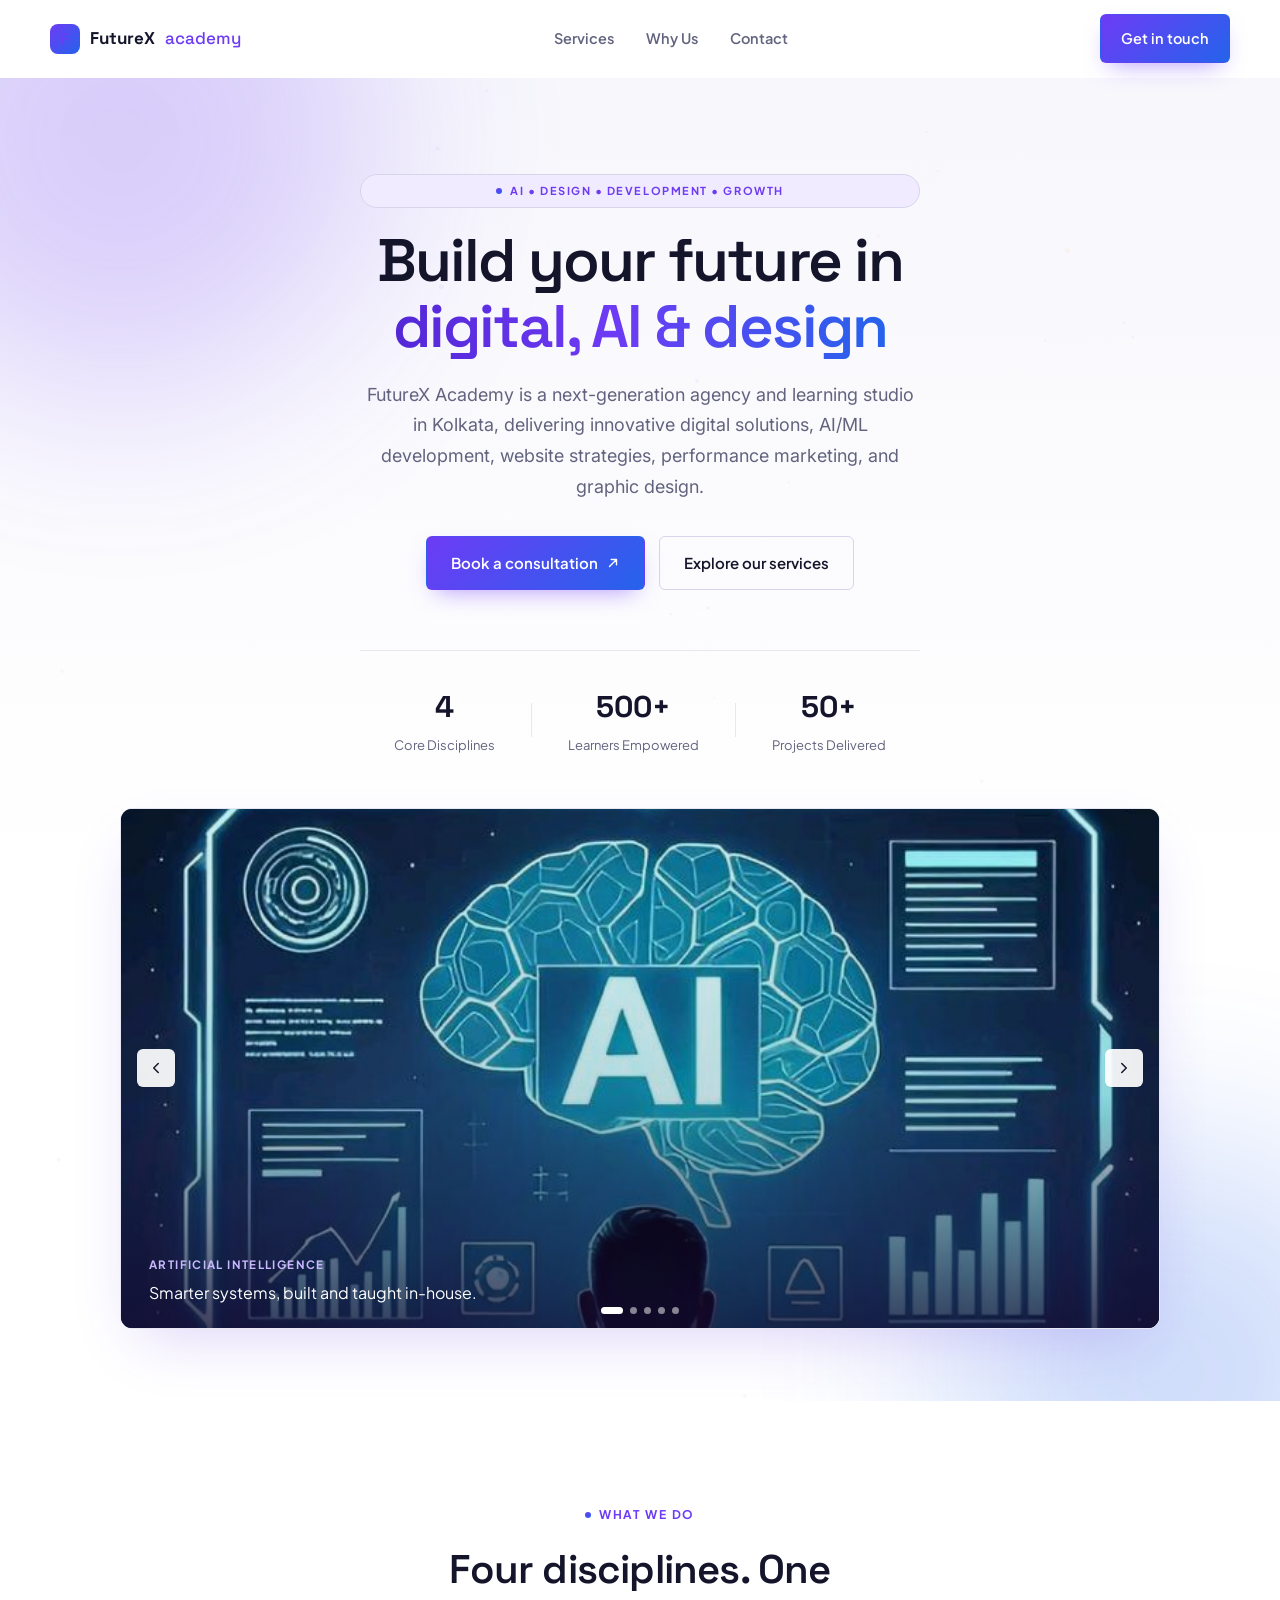
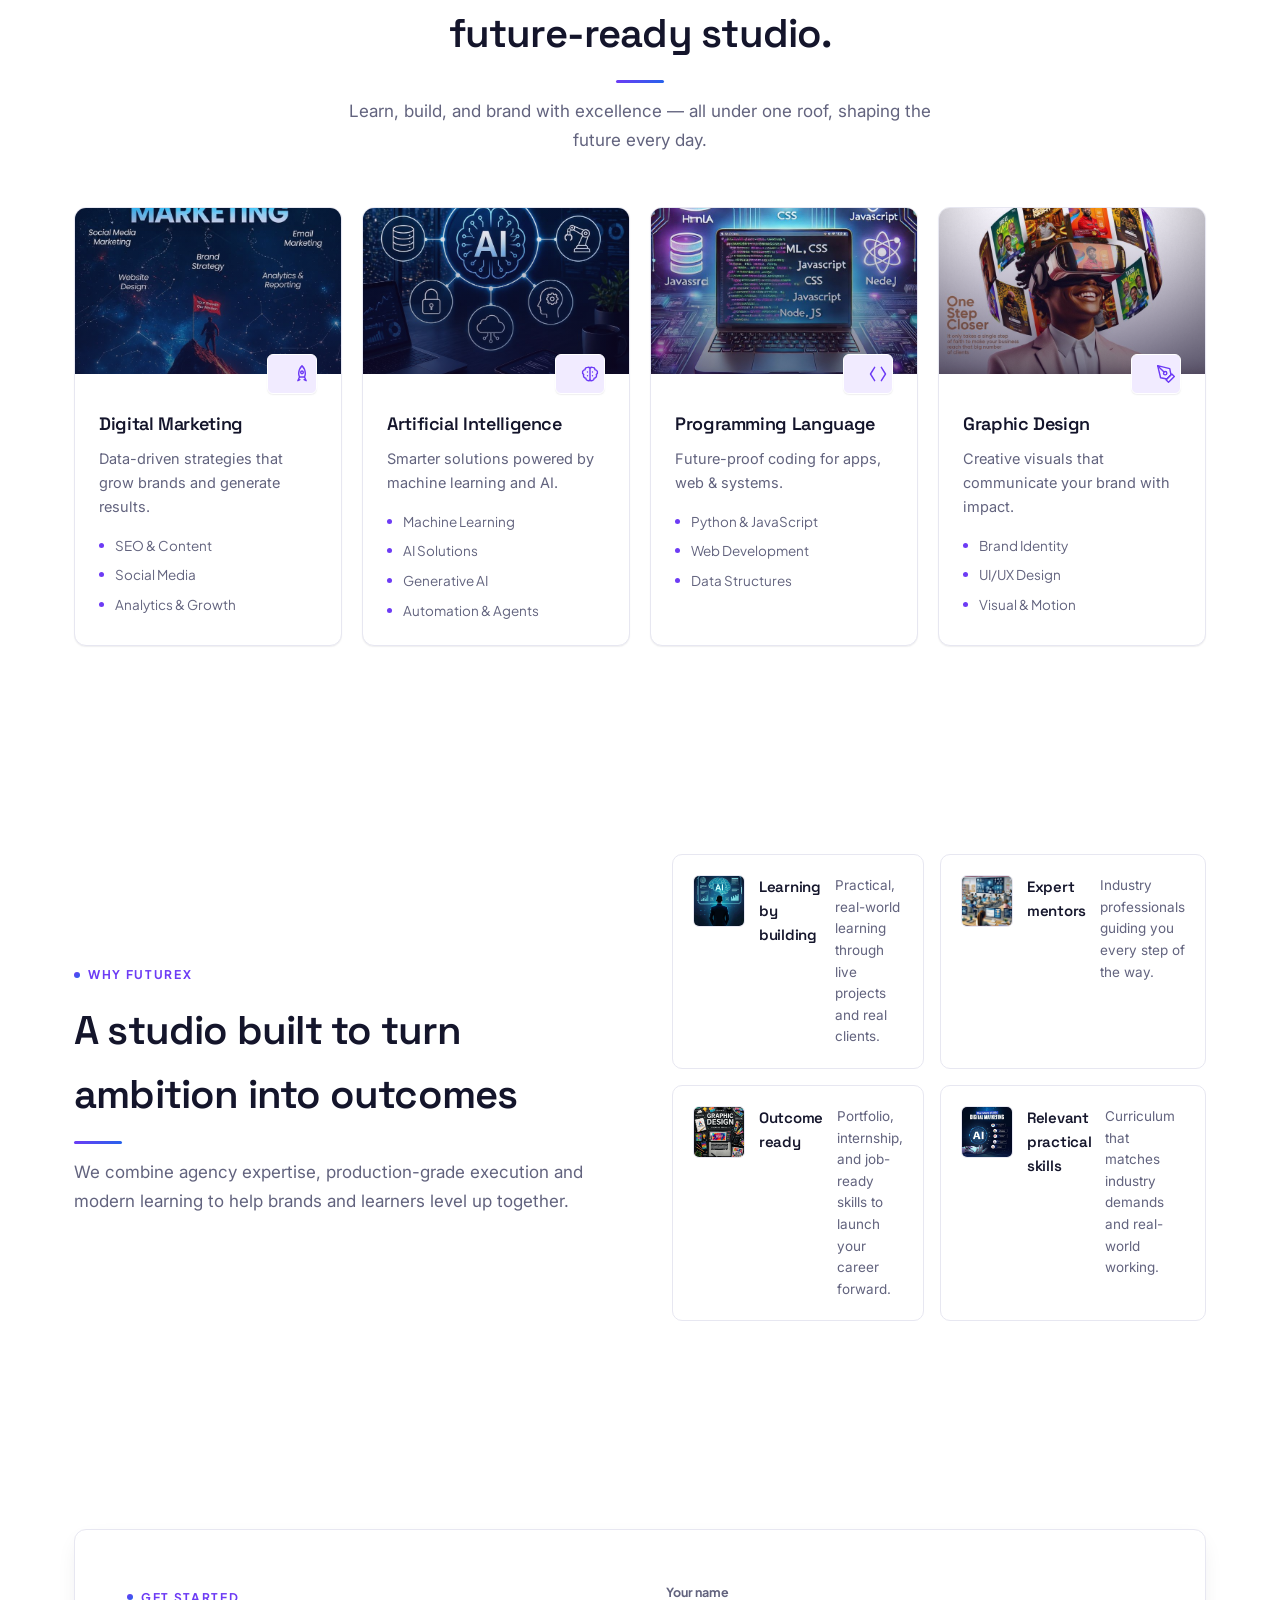
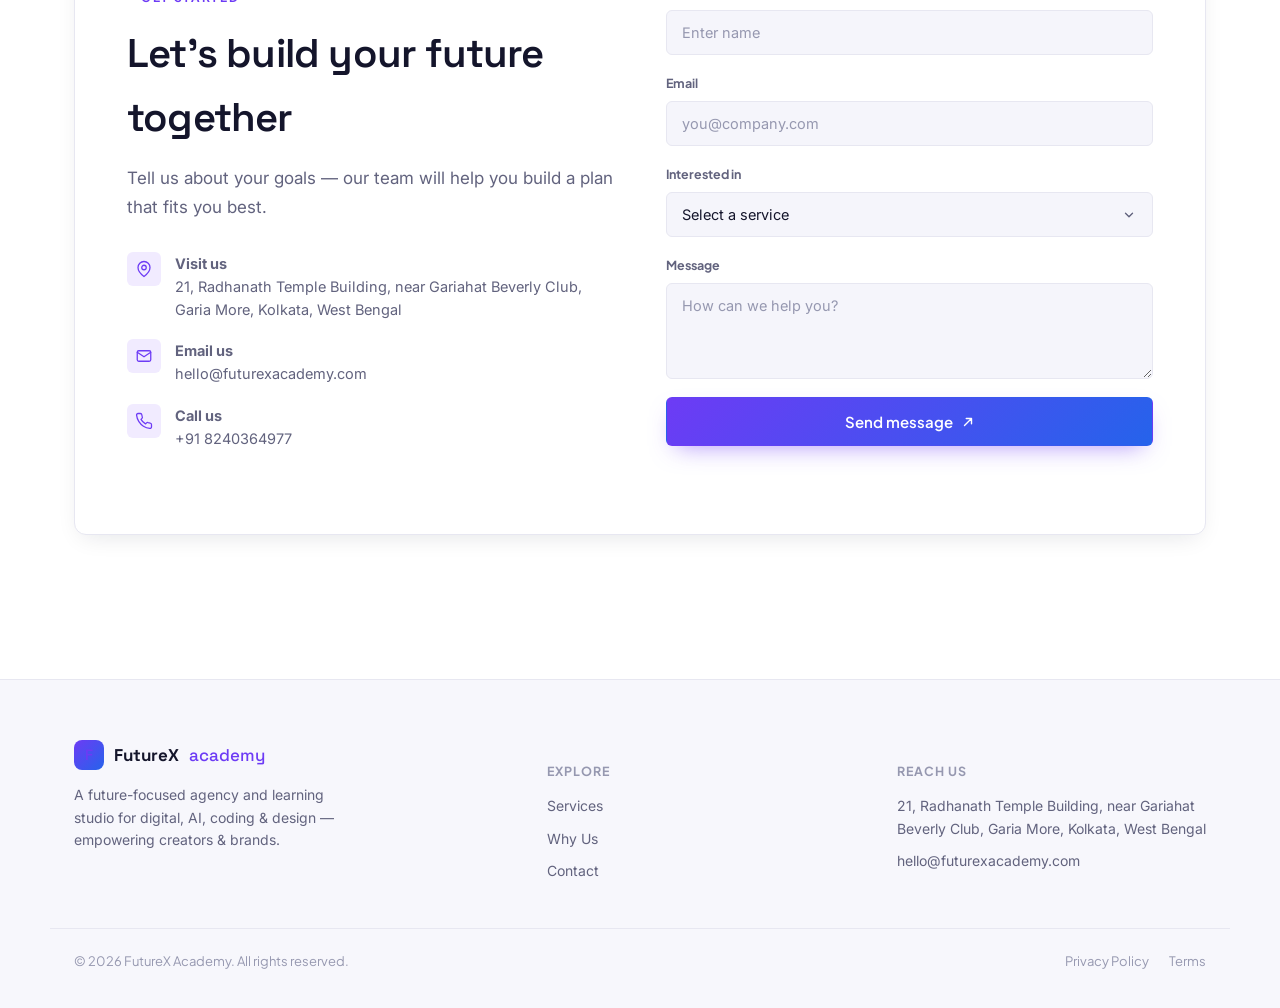
==== futurex-single-file.html @ 0e443ff1 "ww" ====
<!DOCTYPE html>
<html lang="en">
<head>
<meta charset="UTF-8">
<meta name="viewport" content="width=device-width, initial-scale=1.0">
<title>FutureXacademy — Digital, AI &amp; Design Studio in Kolkata</title>
<meta name="description" content="FutureX Academy is a next-generation agency and learning studio in Kolkata, delivering innovative digital solutions, AI/ML development, website strategies, performance marketing, and graphic design.">
<meta name="theme-color" content="#FFFFFF">

<link rel="preconnect" href="https://fonts.googleapis.com">
<link rel="preconnect" href="https://fonts.gstatic.com" crossorigin>
<link href="https://fonts.googleapis.com/css2?family=Space+Grotesk:wght@500;600;700&family=Inter:wght@400;500;600&family=Plus+Jakarta+Sans:wght@500;600;700&display=swap" rel="stylesheet">

<style>
/* =========================================================
   FutureX Academy — Design tokens (Light / Purple / Blue)
   ========================================================= */
:root{
  --bg: #FFFFFF;
  --bg-soft: #F7F7FC;
  --ink: #14152B;
  --surface: #FFFFFF;
  --surface-soft: #F5F5FB;
  --border: #E7E7F1;
  --border-hi: #D6D5EC;

  --violet: #6D3BF5;
  --violet-dark: #5327D6;
  --violet-tint: #F1EBFF;
  --azure: #2563EB;
  --azure-tint: #EAF1FF;

  --text: #14152B;
  --text-mute: #62637E;
  --text-faint: #9698B0;

  --grad-brand: linear-gradient(135deg, var(--violet) 0%, var(--azure) 100%);
  --grad-text: linear-gradient(90deg, var(--violet-dark) 0%, var(--violet) 45%, var(--azure) 100%);

  --font-display: "Space Grotesk", "Inter", sans-serif;
  --font-body: "Inter", sans-serif;
  --font-ui: "Plus Jakarta Sans", sans-serif;

  --radius-sm: 6px;
  --radius-md: 10px;
  --radius-lg: 12px;

  --ease: cubic-bezier(.16,.8,.24,1);
  --container: 1180px;

  --shadow-sm: 0 1px 2px rgba(20,21,43,0.04), 0 1px 1px rgba(20,21,43,0.03);
  --shadow-md: 0 8px 24px -8px rgba(20,21,43,0.12);
  --shadow-lg: 0 24px 60px -20px rgba(93,42,220,0.22);
}

*,*::before,*::after{ box-sizing: border-box; }
html{ scroll-behavior: smooth; }
@media (prefers-reduced-motion: reduce){
  html{ scroll-behavior: auto; }
  *{ animation-duration: 0.001ms !important; animation-iteration-count: 1 !important; transition-duration: 0.001ms !important; }
}

body{
  margin:0;
  background: var(--bg);
  color: var(--text);
  font-family: var(--font-body);
  font-size: 16px;
  line-height: 1.6;
  -webkit-font-smoothing: antialiased;
  overflow-x: hidden;
}

h1,h2,h3,h4{ font-family: var(--font-display); margin:0; font-weight: 600; letter-spacing: -0.02em; }
p{ margin:0; }
a{ color: inherit; text-decoration: none; }
ul{ margin:0; padding:0; list-style:none; }
img{ max-width:100%; display:block; }
button{ font-family: inherit; }

::selection{ background: var(--violet); color:#fff; }
:focus-visible{ outline: 2px solid var(--violet); outline-offset: 3px; border-radius: 4px; }

.skip-link{
  position:absolute; left:-999px; top:0; z-index:999;
  background:var(--violet); color:#fff; padding:10px 16px; border-radius: 0 0 8px 0;
}
.skip-link:focus{ left:0; }

.text-gradient{
  background: var(--grad-text);
  -webkit-background-clip:text; background-clip:text; color:transparent;
}

/* =========================================================
   Layout helpers
   ========================================================= */
.section{ max-width: var(--container); margin: 0 auto; padding: 104px 24px; }
.section--split{ display:grid; grid-template-columns: 1fr 1fr; gap: 64px; align-items:center; }
.section__head{ max-width: 620px; margin: 0 auto 52px; text-align:center; }
.section__title{ font-size: clamp(28px, 3.4vw, 40px); margin-top: 14px; color: var(--ink); }
.section__sub{ color: var(--text-mute); font-size: 17px; margin-top: 14px; line-height:1.7; }

.eyebrow{
  display:inline-flex; align-items:center; gap:8px;
  font-family: var(--font-ui); font-size: 12px; font-weight:700;
  letter-spacing: 0.14em; text-transform: uppercase; color: var(--violet);
}
.eyebrow--center{ display:flex; justify-content:center; }
.eyebrow--pill{
  border: 1px solid var(--border-hi); background: var(--violet-tint);
  padding: 7px 16px; border-radius: 999px; font-size: 11px;
}
.eyebrow__dot{ width:6px; height:6px; border-radius:50%; background: var(--grad-brand); }

.grid{ display:grid; gap: 20px; }
.grid--4{ grid-template-columns: repeat(4, 1fr); }

.accent-bar{
  display:block; width:48px; height:3px; margin-top:14px; border-radius:99px;
  background: var(--grad-brand);
}

/* =========================================================
   Buttons
   ========================================================= */
.btn{
  --pad-y: 12px; --pad-x: 20px;
  display:inline-flex; align-items:center; justify-content:center; gap:8px;
  font-family: var(--font-ui); font-weight:600; font-size: 14.5px;
  padding: var(--pad-y) var(--pad-x);
  border-radius: var(--radius-sm);
  border: 1px solid transparent;
  cursor:pointer;
  transition: transform .25s var(--ease), box-shadow .25s var(--ease), background .2s ease, border-color .2s ease, color .2s ease;
  white-space: nowrap;
}
.btn--lg{ --pad-y:14px; --pad-x:24px; font-size:15px; }
.btn--block{ width:100%; }
.btn--primary{
  background: var(--grad-brand); color:#fff;
  box-shadow: 0 10px 24px -10px rgba(109,59,245,.55);
}
.btn--primary:hover{ transform: translateY(-2px); box-shadow: 0 16px 30px -10px rgba(109,59,245,.65); }
.btn--outline{ background: transparent; color: var(--ink); border-color: var(--border-hi); }
.btn--outline:hover{ border-color: var(--violet); background: var(--violet-tint); color: var(--violet-dark); }
.btn--ghost{ color: var(--text-mute); }
.btn--magnetic{ will-change: transform; }

/* =========================================================
   Navbar
   ========================================================= */
.nav{
  position: sticky; top:0; z-index: 100;
  padding: 14px 24px; background: rgba(255,255,255,0.85);
  backdrop-filter: blur(14px) saturate(160%); -webkit-backdrop-filter: blur(14px) saturate(160%);
  border-bottom: 1px solid transparent; transition: border-color .3s ease, box-shadow .3s ease, padding .3s ease;
}
.nav.is-scrolled{ border-bottom-color: var(--border); box-shadow: var(--shadow-sm); padding: 10px 24px; }
.nav__inner{ max-width: var(--container); margin:0 auto; display:flex; align-items:center; justify-content:space-between; gap: 24px; }
.nav__brand{ display:flex; align-items:center; gap:10px; font-family: var(--font-display); font-weight:700; font-size: 17px; color: var(--ink); }
.nav__brand span{ color: var(--violet); font-weight:500; }
.nav__mark{
  width:30px; height:30px; border-radius: 8px; display:grid; place-items:center;
  background: var(--grad-brand); color:#fff; font-family: var(--font-display); font-weight:700; font-size:15px; flex-shrink:0;
}
.nav__links{ display:flex; gap: 32px; font-family: var(--font-ui); font-size: 14.5px; font-weight:600; color: var(--text-mute); }
.nav__links a{ position:relative; transition: color .2s ease; }
.nav__links a::after{
  content:""; position:absolute; left:0; right:0; bottom:-6px; height:2px;
  background: var(--grad-brand); transform: scaleX(0); transform-origin:left; transition: transform .3s var(--ease); border-radius: 2px;
}
.nav__links a:hover{ color: var(--ink); }
.nav__links a:hover::after{ transform: scaleX(1); }
.nav__actions{ display:flex; align-items:center; gap:10px; }
.nav__toggle{ display:none; background:none; border:none; width:36px; height:36px; cursor:pointer; flex-direction:column; justify-content:center; gap:5px; }
.nav__toggle span{ height:2px; background: var(--ink); border-radius:2px; transition: transform .25s ease, opacity .25s ease; }
.nav__mobile{ max-height:0; overflow:hidden; display:flex; flex-direction:column; gap:2px; transition: max-height .35s var(--ease); font-family: var(--font-ui); font-weight:600; font-size:15px; }
.nav__mobile a{ padding: 12px 6px; color: var(--text-mute); border-top: 1px solid var(--border); }
.nav__mobile.is-open{ max-height: 320px; margin-top: 14px; }

@media (max-width: 860px){
  .nav__links, .nav__actions .btn--ghost{ display:none; }
  .nav__toggle{ display:flex; }
}

/* =========================================================
   Hero
   ========================================================= */
.hero{ position:relative; padding: 96px 24px 72px; overflow:hidden; display:flex; flex-direction: column; align-items:center; background: linear-gradient(180deg, var(--bg-soft) 0%, var(--bg) 60%); }
.hero__canvas{ position:absolute; inset:0; width:100%; height:100%; opacity:.12; }
.hero__glow{ position:absolute; border-radius:50%; filter: blur(100px); pointer-events:none; opacity:.22; }
.hero__glow--1{ width:520px; height:520px; background: var(--violet); top:-200px; left:-140px; }
.hero__glow--2{ width:460px; height:460px; background: var(--azure); bottom:-200px; right:-120px; }

.hero__inner{ position:relative; z-index:2; max-width: 760px; text-align:center; }
.hero__inner .eyebrow{ justify-content:center; display:flex; }
.hero__title{ font-size: clamp(36px, 5.6vw, 60px); line-height: 1.1; margin-top: 20px; letter-spacing: -0.03em; color: var(--ink); }
.hero__sub{ color: var(--text-mute); font-size: 18px; line-height:1.7; max-width: 560px; margin: 20px auto 0; }
.hero__actions{ display:flex; gap:14px; justify-content:center; margin-top: 34px; flex-wrap:wrap; }

.hero__stats{ margin-top: 60px; display:flex; align-items:center; justify-content:center; gap: 36px; padding-top: 32px; border-top: 1px solid var(--border); width: 100%; max-width: 640px; }
.stat{ display:flex; flex-direction:column; gap:4px; }
.stat__num{ font-family: var(--font-display); font-size: 30px; font-weight:700; color: var(--ink); }
.stat__label{ font-family: var(--font-ui); font-size:13px; color: var(--text-mute); }
.stat__divider{ width:1px; height:34px; background: var(--border); }
@media (max-width:560px){ .hero__stats{ gap:20px; } .stat__divider{ display:none; } }

/* =========================================================
   Hero image slider
   ========================================================= */
.hero-slider{
  position: relative; z-index: 2; width: 100%; max-width: 1040px; margin: 52px auto 0;
  border-radius: var(--radius-lg); overflow: hidden; box-shadow: var(--shadow-lg); border: 1px solid var(--border);
}
.hero-slider__track{ position: relative; aspect-ratio: 16/8; background: var(--ink); }
.hero-slider__slide{
  position:absolute; inset:0; margin:0; opacity:0; transition: opacity .8s var(--ease);
}
.hero-slider__slide.is-active{ opacity:1; }
.hero-slider__slide img{ width:100%; height:100%; object-fit: cover; object-position: center 25%; }
.hero-slider__overlay{
  position:absolute; inset:0;
  background: linear-gradient(0deg, rgba(20,10,50,0.78) 0%, rgba(20,10,50,0.15) 45%, rgba(20,10,50,0.05) 100%);
}
.hero-slider__slide figcaption{
  position:absolute; left:28px; right:28px; bottom:22px; color:#fff; text-align:left;
  font-family: var(--font-ui);
}
.hero-slider__slide figcaption span{
  display:block; font-size:11.5px; font-weight:700; letter-spacing:.12em; text-transform:uppercase;
  color: #C9B8FF; margin-bottom:6px;
}
.hero-slider__arrow{
  position:absolute; top:50%; transform: translateY(-50%); z-index:3;
  width:38px; height:38px; border-radius: var(--radius-sm); border:none; cursor:pointer;
  background: rgba(255,255,255,0.92); color: var(--ink); display:grid; place-items:center;
  box-shadow: var(--shadow-sm); transition: background .2s ease, transform .2s ease;
}
.hero-slider__arrow:hover{ background:#fff; transform: translateY(-50%) scale(1.06); }
.hero-slider__arrow--prev{ left:16px; }
.hero-slider__arrow--next{ right:16px; }
.hero-slider__dots{ position:absolute; z-index:3; left:0; right:0; bottom:14px; display:flex; justify-content:center; gap:7px; }
.hero-slider__dot{ width:7px; height:7px; border-radius:50%; border:none; padding:0; cursor:pointer; background: rgba(255,255,255,.5); transition: background .3s ease, width .3s ease; }
.hero-slider__dot.is-active{ background:#fff; width:22px; border-radius:999px; }

@media (max-width: 720px){
  .hero-slider__track{ aspect-ratio: 4/5; }
  .hero-slider__arrow{ width:32px; height:32px; }
}

/* =========================================================
   Cards / disciplines
   ========================================================= */
.card{
  background: var(--surface); border: 1px solid var(--border); border-radius: var(--radius-lg);
  overflow: hidden; transition: transform .3s var(--ease), border-color .3s ease, box-shadow .3s ease;
  box-shadow: var(--shadow-sm);
}
.card:hover{ transform: translateY(-4px); border-color: var(--border-hi); box-shadow: var(--shadow-md); }
.card__art{ width:100%; aspect-ratio: 16/10; overflow:hidden; background: var(--surface-soft); position: relative; }
.card__art::after{ content:""; position:absolute; inset:0; background: linear-gradient(180deg, rgba(109,59,245,0.04), rgba(20,10,50,0.55)); }
.card__art img{ width:100%; height:100%; object-fit: cover; }
.card > *:not(.card__art){ padding-left:24px; padding-right:24px; }
.card__icon{
  width:40px; height:40px; border-radius: var(--radius-sm); display:grid; place-items:center;
  background: var(--violet-tint); color: var(--violet); margin: -20px 24px 16px auto; position:relative; z-index:2;
  box-shadow: var(--shadow-sm); border: 1px solid #fff;
}
.card h3{ font-size: 18px; margin-bottom: 8px; color: var(--ink); }
.card > p{ color: var(--text-mute); font-size: 14.5px; line-height:1.65; margin-bottom: 16px; }
.card__list{ display:flex; flex-direction:column; gap:8px; padding-bottom: 24px; }
.card__list li{ font-family: var(--font-ui); font-size: 13.5px; color: var(--text-mute); padding-left: 16px; position:relative; }
.card__list li::before{ content:""; position:absolute; left:0; top:8px; width:5px; height:5px; border-radius:50%; background: var(--violet); }

@media (max-width: 980px){ .grid--4{ grid-template-columns: repeat(2,1fr); } }
@media (max-width: 560px){ .grid--4{ grid-template-columns: 1fr; } }

/* =========================================================
   Split / mini cards (Why FutureX)
   ========================================================= */
.split__grid{ display:grid; grid-template-columns: 1fr 1fr; gap: 16px; }
.mini-card{
  background: var(--surface); border:1px solid var(--border); border-radius: var(--radius-md);
  padding: 20px; display:flex; gap:14px; align-items:flex-start;
  transition: border-color .25s ease, transform .25s var(--ease), box-shadow .25s ease;
}
.mini-card:hover{ border-color: var(--border-hi); transform: translateY(-2px); box-shadow: var(--shadow-sm); }
.mini-card__art{
  width:52px; height:52px; border-radius: var(--radius-sm); overflow:hidden; flex-shrink:0;
  border: 1px solid var(--border);
}
.mini-card__art img{ width:100%; height:100%; object-fit:cover; }
.mini-card h4{ font-size:15px; margin-bottom:5px; color: var(--ink); }
.mini-card p{ font-size: 13.5px; color: var(--text-mute); line-height:1.6; }

@media (max-width: 900px){ .section--split{ grid-template-columns: 1fr; } }
@media (max-width: 560px){ .split__grid{ grid-template-columns: 1fr; } .mini-card{ flex-direction:column; } }

/* =========================================================
   Contact
   ========================================================= */
.contact__panel{
  background: var(--surface); border: 1px solid var(--border); border-radius: var(--radius-lg);
  padding: 52px; display:grid; grid-template-columns: 1fr 1fr; gap: 52px; box-shadow: var(--shadow-md);
}
.contact__list{ display:flex; flex-direction:column; gap: 18px; margin-top: 30px; }
.contact__list li{ display:flex; gap:14px; align-items:flex-start; font-size:14.5px; color: var(--text-mute); }
.contact__ic{
  width:34px; height:34px; border-radius: var(--radius-sm); flex-shrink:0;
  display:grid; place-items:center; background: var(--violet-tint); color: var(--violet);
}
.contact__list a:hover{ color: var(--violet); }

.contact__form{ display:flex; flex-direction:column; gap: 18px; }
.field{ display:flex; flex-direction:column; gap:8px; }
.field label{ font-family: var(--font-ui); font-size: 12.5px; font-weight:700; color: var(--text-mute); }
.field input, .field select, .field textarea{
  width:100%; background: var(--surface-soft); border: 1px solid var(--border); border-radius: var(--radius-sm);
  color: var(--text); font-family: var(--font-body); font-size:14.5px; padding: 13px 15px;
  transition: border-color .2s ease, background .2s ease;
}
.field input::placeholder, .field textarea::placeholder{ color: var(--text-faint); }
.field textarea{ resize: vertical; min-height: 90px; }
.field select{ appearance:none; cursor:pointer;
  background-image: url("data:image/svg+xml;utf8,<svg xmlns='http://www.w3.org/2000/svg' width='14' height='14' viewBox='0 0 16 16' fill='none' stroke='%2362637E' stroke-width='1.6'><path d='M4 6l4 4 4-4' stroke-linecap='round' stroke-linejoin='round'/></svg>");
  background-repeat: no-repeat; background-position: right 16px center;
}
.field input:focus, .field select:focus, .field textarea:focus{ outline:none; border-color: var(--violet); background:#fff; }
.field__err{ display:none; color:#D64545; font-size:12px; margin-top:-2px; font-family: var(--font-ui); }
.field.is-invalid input, .field.is-invalid select, .field.is-invalid textarea{ border-color:#D64545; }
.field.is-invalid .field__err{ display:block; }

.btn__spinner{ display:none; animation: spin 0.8s linear infinite; }
@keyframes spin{ to{ transform: rotate(360deg); } }
.is-loading .btn__label, .is-loading .btn__arrow{ display:none; }
.is-loading .btn__spinner{ display:inline-block; }

.form__status{ font-family: var(--font-ui); font-size: 13.5px; text-align:center; min-height: 18px; color: var(--text-mute); }
.form__status.is-success{ color: #1E9E5A; }

@media (max-width: 900px){ .contact__panel{ grid-template-columns: 1fr; padding: 28px; gap: 28px; } }

/* =========================================================
   Footer
   ========================================================= */
.footer{ border-top: 1px solid var(--border); margin-top: 40px; background: var(--bg-soft); }
.footer__inner{ max-width: var(--container); margin:0 auto; padding: 60px 24px 36px; display:grid; grid-template-columns: 1.4fr 1fr 1fr; gap: 40px; }
.footer__brand p{ color: var(--text-mute); font-size:14px; margin-top:14px; max-width: 280px; line-height:1.6; }
.footer__col h5{ font-family: var(--font-ui); font-size:12.5px; text-transform:uppercase; letter-spacing:.08em; color: var(--text-faint); margin-bottom: 14px; }
.footer__col a, .footer__col p{ display:block; color: var(--text-mute); font-size:14px; margin-bottom:10px; line-height:1.6; }
.footer__col a:hover{ color: var(--violet); }
.footer__bottom{ max-width: var(--container); margin:0 auto; padding: 22px 24px 36px; border-top: 1px solid var(--border); display:flex; justify-content:space-between; flex-wrap:wrap; gap:12px; font-size:13px; color: var(--text-faint); font-family: var(--font-ui); }
.footer__legal{ display:flex; gap:20px; }
.footer__legal a:hover{ color: var(--text-mute); }

@media (max-width: 720px){ .footer__inner{ grid-template-columns: 1fr; } }

/* =========================================================
   Reveal-on-scroll
   ========================================================= */
.reveal{ opacity:0; transform: translateY(20px); transition: opacity .6s var(--ease), transform .6s var(--ease); transition-delay: calc(var(--d, 0) * 80ms); }
.reveal.is-visible{ opacity:1; transform: translateY(0); }

</style>
<link rel="icon" href="data:,">
</head>
<body>

<a class="skip-link" href="#main">Skip to content</a>

<!-- ===================== NAVBAR ===================== -->
<header class="nav" id="nav">
  <div class="nav__inner">
    <a href="#" class="nav__brand">
      <span class="nav__mark" aria-hidden="true">F</span>
      FutureX<span>academy</span>
    </a>

    <nav class="nav__links" aria-label="Primary">
      <a href="#services">Services</a>
      <a href="#why-us">Why Us</a>
      <a href="#contact">Contact</a>
    </nav>

    <div class="nav__actions">
      <a href="#contact" class="btn btn--primary btn--magnetic">Get in touch</a>
    </div>

    <button class="nav__toggle" id="navToggle" aria-label="Open menu" aria-expanded="false" aria-controls="navMobile">
      <span></span><span></span><span></span>
    </button>
  </div>

  <div class="nav__mobile" id="navMobile">
    <a href="#services">Services</a>
    <a href="#why-us">Why Us</a>
    <a href="#contact">Contact</a>
    <a href="#contact" class="btn btn--primary" style="justify-content:center;margin-top:8px;">Get in touch</a>
  </div>
</header>

<main id="main">

  <!-- ===================== HERO ===================== -->
  <section class="hero">
    <canvas id="constellation" class="hero__canvas" aria-hidden="true"></canvas>
    <div class="hero__glow hero__glow--1" aria-hidden="true"></div>
    <div class="hero__glow hero__glow--2" aria-hidden="true"></div>

    <div class="hero__inner reveal">
      <p class="eyebrow eyebrow--pill"><span class="eyebrow__dot"></span> AI &bull; DESIGN &bull; DEVELOPMENT &bull; GROWTH</p>
      <h1 class="hero__title">
        Build your future in<br>
        <span class="text-gradient">digital, AI &amp; design</span>
      </h1>
      <p class="hero__sub">
        FutureX Academy is a next-generation agency and learning studio in Kolkata,
        delivering innovative digital solutions, AI/ML development, website strategies,
        performance marketing, and graphic design.
      </p>

      <div class="hero__actions">
        <a href="#contact" class="btn btn--primary btn--lg btn--magnetic">
          <span>Book a consultation</span>
          <svg viewBox="0 0 16 16" width="14" height="14"><path d="M4 12L12 4M6 4h6v6" stroke="currentColor" stroke-width="1.6" fill="none" stroke-linecap="round" stroke-linejoin="round"/></svg>
        </a>
        <a href="#services" class="btn btn--outline btn--lg">Explore our services</a>
      </div>

      <div class="hero__stats">
        <div class="stat">
          <span class="stat__num" data-count="4">0</span>
          <span class="stat__label">Core Disciplines</span>
        </div>
        <div class="stat__divider" aria-hidden="true"></div>
        <div class="stat">
          <span class="stat__num" data-count="500" data-suffix="+">0</span>
          <span class="stat__label">Learners Empowered</span>
        </div>
        <div class="stat__divider" aria-hidden="true"></div>
        <div class="stat">
          <span class="stat__num" data-count="50" data-suffix="+">0</span>
          <span class="stat__label">Projects Delivered</span>
        </div>
      </div>
    </div>

    <!-- ============= HERO IMAGE SLIDER ============= -->
    <div class="hero-slider reveal" id="heroSlider" aria-roledescription="carousel" aria-label="FutureX showcase">
      <div class="hero-slider__track">
        <figure class="hero-slider__slide is-active" data-slide="0">
          <img src="assets/images/hero-ai.jpg" alt="Artificial intelligence development at FutureX Academy" loading="eager">
          <div class="hero-slider__overlay"></div>
          <figcaption><span>Artificial Intelligence</span>Smarter systems, built and taught in-house.</figcaption>
        </figure>
        <figure class="hero-slider__slide" data-slide="1">
          <img src="assets/images/hero-ai-class.jpg" alt="AI class in session at FutureX Academy" loading="lazy">
          <div class="hero-slider__overlay"></div>
          <figcaption><span>Live AI Classes</span>Cohort-based learning with real mentors.</figcaption>
        </figure>
        <figure class="hero-slider__slide" data-slide="2">
          <img src="assets/images/hero-digital-marketing.jpg" alt="Digital marketing strategy at FutureX Academy" loading="lazy">
          <div class="hero-slider__overlay"></div>
          <figcaption><span>Digital Marketing</span>Growth strategy backed by real data.</figcaption>
        </figure>
        <figure class="hero-slider__slide" data-slide="3">
          <img src="assets/images/hero-graphic-design.jpg" alt="Graphic design work at FutureX Academy" loading="lazy">
          <div class="hero-slider__overlay"></div>
          <figcaption><span>Graphic Design</span>Visual identity that carries a brand.</figcaption>
        </figure>
        <figure class="hero-slider__slide" data-slide="4">
          <img src="assets/images/hero-programming.jpg" alt="Programming and web development at FutureX Academy" loading="lazy">
          <div class="hero-slider__overlay"></div>
          <figcaption><span>Programming</span>Future-proof code for apps and web.</figcaption>
        </figure>
      </div>

      <button class="hero-slider__arrow hero-slider__arrow--prev" id="heroPrev" aria-label="Previous slide">
        <svg viewBox="0 0 24 24" width="18" height="18" fill="none" stroke="currentColor" stroke-width="2" stroke-linecap="round" stroke-linejoin="round"><path d="M15 18l-6-6 6-6"/></svg>
      </button>
      <button class="hero-slider__arrow hero-slider__arrow--next" id="heroNext" aria-label="Next slide">
        <svg viewBox="0 0 24 24" width="18" height="18" fill="none" stroke="currentColor" stroke-width="2" stroke-linecap="round" stroke-linejoin="round"><path d="M9 18l6-6-6-6"/></svg>
      </button>
      <div class="hero-slider__dots" id="heroDots"></div>
    </div>
  </section>

  <!-- ===================== SERVICES / DISCIPLINES ===================== -->
  <section class="section" id="services">
    <div class="section__head reveal">
      <p class="eyebrow eyebrow--center"><span class="eyebrow__dot"></span> What we do</p>
      <h2 class="section__title">Four disciplines. One<br>future-ready studio.<span class="accent-bar" style="margin-left:auto;margin-right:auto;"></span></h2>
      <p class="section__sub">Learn, build, and brand with excellence — all under one roof, shaping the future every day.</p>
    </div>

    <div class="grid grid--4" id="disciplineGrid">
      <article class="card reveal" style="--d:0">
        <div class="card__art"><img src="assets/images/card-digital-marketing.jpg" alt="Digital marketing campaign visual" loading="lazy"></div>
        <div class="card__icon" style="--tint:#7B5CFF1f;--ic:#B6A6FF">
          <svg viewBox="0 0 24 24" width="20" height="20" fill="none" stroke="currentColor" stroke-width="1.7" stroke-linecap="round" stroke-linejoin="round"><path d="M12 2c2.5 2.5 4 5.7 4 9.5 0 2-1 4-1 4l-6 0s-1-2-1-4c0-3.8 1.5-7 4-9.5z"/><circle cx="12" cy="10" r="1.6"/><path d="M9 15.5 7 20l2.5-1.2M15 15.5l2 4.5-2.5-1.2"/></svg>
        </div>
        <h3>Digital Marketing</h3>
        <p>Data-driven strategies that grow brands and generate results.</p>
        <ul class="card__list">
          <li>SEO &amp; Content</li>
          <li>Social Media</li>
          <li>Analytics &amp; Growth</li>
        </ul>
      </article>

      <article class="card reveal" style="--d:1">
        <div class="card__art"><img src="assets/images/card-ai.jpg" alt="Artificial intelligence visual" loading="lazy"></div>
        <div class="card__icon" style="--tint:#7B5CFF1f;--ic:#B6A6FF">
          <svg viewBox="0 0 24 24" width="20" height="20" fill="none" stroke="currentColor" stroke-width="1.7" stroke-linecap="round" stroke-linejoin="round"><path d="M9 4a3 3 0 0 0-3 3 3 3 0 0 0-1.5 5.6A3 3 0 0 0 7 17a3 3 0 0 0 5 2.2A3 3 0 0 0 17 17a3 3 0 0 0 2.5-4.4A3 3 0 0 0 18 7a3 3 0 0 0-3-3 2.9 2.9 0 0 0-3 1 2.9 2.9 0 0 0-3-1z"/><path d="M9 9.5h.01M15 9.5h.01M9 14h.01M15 14h.01M12 4v16"/></svg>
        </div>
        <h3>Artificial Intelligence</h3>
        <p>Smarter solutions powered by machine learning and AI.</p>
        <ul class="card__list">
          <li>Machine Learning</li>
          <li>AI Solutions</li>
          <li>Generative AI</li>
          <li>Automation &amp; Agents</li>
        </ul>
      </article>

      <article class="card reveal" style="--d:2">
        <div class="card__art"><img src="assets/images/card-programming.jpg" alt="Programming and code visual" loading="lazy"></div>
        <div class="card__icon" style="--tint:#7B5CFF1f;--ic:#B6A6FF">
          <svg viewBox="0 0 24 24" width="20" height="20" fill="none" stroke="currentColor" stroke-width="1.7" stroke-linecap="round" stroke-linejoin="round"><path d="M8 4L3 12l5 8M16 4l5 8-5 8"/></svg>
        </div>
        <h3>Programming Language</h3>
        <p>Future-proof coding for apps, web &amp; systems.</p>
        <ul class="card__list">
          <li>Python &amp; JavaScript</li>
          <li>Web Development</li>
          <li>Data Structures</li>
        </ul>
      </article>

      <article class="card reveal" style="--d:3">
        <div class="card__art"><img src="assets/images/card-graphic-design.jpg" alt="Graphic design poster visual" loading="lazy"></div>
        <div class="card__icon" style="--tint:#7B5CFF1f;--ic:#B6A6FF">
          <svg viewBox="0 0 24 24" width="20" height="20" fill="none" stroke="currentColor" stroke-width="1.7" stroke-linecap="round" stroke-linejoin="round"><path d="M12 19l7-7 3 3-7 7-3-3z"/><path d="M18 13l-1.5-7.5L2 2l3.5 14.5L13 18l5-5z"/><path d="M2 2l7.6 7.6"/><circle cx="11" cy="11" r="2"/></svg>
        </div>
        <h3>Graphic Design</h3>
        <p>Creative visuals that communicate your brand with impact.</p>
        <ul class="card__list">
          <li>Brand Identity</li>
          <li>UI/UX Design</li>
          <li>Visual &amp; Motion</li>
        </ul>
      </article>
    </div>
  </section>

  <!-- ===================== WHY US ===================== -->
  <section class="section section--split" id="why-us">
    <div class="split__text reveal">
      <p class="eyebrow"><span class="eyebrow__dot"></span> Why FutureX</p>
      <h2 class="section__title">A studio built to turn ambition into outcomes<span class="accent-bar"></span></h2>
      <p class="section__sub">
        We combine agency expertise, production-grade execution and modern
        learning to help brands and learners level up together.
      </p>
    </div>

    <div class="split__grid">
      <div class="mini-card reveal" style="--d:0">
        <div class="mini-card__art"><img src="assets/images/hero-ai.jpg" alt="" loading="lazy"></div>
        <h4>Learning by building</h4>
        <p>Practical, real-world learning through live projects and real clients.</p>
      </div>
      <div class="mini-card reveal" style="--d:1">
        <div class="mini-card__art"><img src="assets/images/hero-ai-class.jpg" alt="" loading="lazy"></div>
        <h4>Expert mentors</h4>
        <p>Industry professionals guiding you every step of the way.</p>
      </div>
      <div class="mini-card reveal" style="--d:2">
        <div class="mini-card__art"><img src="assets/images/hero-graphic-design.jpg" alt="" loading="lazy"></div>
        <h4>Outcome ready</h4>
        <p>Portfolio, internship, and job-ready skills to launch your career forward.</p>
      </div>
      <div class="mini-card reveal" style="--d:3">
        <div class="mini-card__art"><img src="assets/images/hero-digital-marketing.jpg" alt="" loading="lazy"></div>
        <h4>Relevant practical skills</h4>
        <p>Curriculum that matches industry demands and real-world working.</p>
      </div>
    </div>
  </section>

  <!-- ===================== CONTACT ===================== -->
  <section class="section contact" id="contact">
    <div class="contact__panel reveal">
      <div class="contact__info">
        <p class="eyebrow"><span class="eyebrow__dot"></span> Get started</p>
        <h2 class="section__title">Let's build your future together</h2>
        <p class="section__sub">Tell us about your goals — our team will help you build a plan that fits you best.</p>

        <ul class="contact__list">
          <li>
            <span class="contact__ic"><svg viewBox="0 0 24 24" width="18" height="18" fill="none" stroke="currentColor" stroke-width="1.7" stroke-linecap="round" stroke-linejoin="round"><path d="M20 10c0 6-8 12-8 12s-8-6-8-12a8 8 0 0 1 16 0z"/><circle cx="12" cy="10" r="3"/></svg></span>
            <span><strong>Visit us</strong><br>21, Radhanath Temple Building, near Gariahat Beverly Club, Garia More, Kolkata, West Bengal</span>
          </li>
          <li>
            <span class="contact__ic"><svg viewBox="0 0 24 24" width="18" height="18" fill="none" stroke="currentColor" stroke-width="1.7" stroke-linecap="round" stroke-linejoin="round"><rect x="3" y="5" width="18" height="14" rx="2"/><path d="M3 7l9 6 9-6"/></svg></span>
            <span><strong>Email us</strong><br><a href="mailto:hello@futurexacademy.com">hello@futurexacademy.com</a></span>
          </li>
          <li>
            <span class="contact__ic"><svg viewBox="0 0 24 24" width="18" height="18" fill="none" stroke="currentColor" stroke-width="1.7" stroke-linecap="round" stroke-linejoin="round"><path d="M22 16.9v3a2 2 0 0 1-2.2 2 19.8 19.8 0 0 1-8.6-3 19.5 19.5 0 0 1-6-6A19.8 19.8 0 0 1 2.1 4.2 2 2 0 0 1 4.1 2h3a2 2 0 0 1 2 1.7c.1.9.3 1.8.6 2.7a2 2 0 0 1-.4 2.1L8 9.9a16 16 0 0 0 6 6l1.4-1.4a2 2 0 0 1 2.1-.4c.9.3 1.8.5 2.7.6a2 2 0 0 1 1.8 2z"/></svg></span>
            <span><strong>Call us</strong><br><a href="tel:+918240364977">+91 8240364977</a></span>
          </li>
        </ul>
      </div>

      <form class="contact__form" id="contactForm" novalidate>
        <div class="field">
          <label for="f-name">Your name</label>
          <input type="text" id="f-name" name="name" placeholder="Enter name" required autocomplete="name">
          <span class="field__err">Please enter your name</span>
        </div>
        <div class="field">
          <label for="f-email">Email</label>
          <input type="email" id="f-email" name="email" placeholder="you@company.com" required autocomplete="email">
          <span class="field__err">Enter a valid email</span>
        </div>
        <div class="field">
          <label for="f-interest">Interested in</label>
          <select id="f-interest" name="interest" required>
            <option value="" disabled selected>Select a service</option>
            <option>Digital Marketing</option>
            <option>Artificial Intelligence</option>
            <option>Programming Language</option>
            <option>Graphic Design</option>
            <option>Something else</option>
          </select>
          <span class="field__err">Please select an option</span>
        </div>
        <div class="field">
          <label for="f-message">Message</label>
          <textarea id="f-message" name="message" rows="4" placeholder="How can we help you?" required></textarea>
          <span class="field__err">Tell us a little about your goals</span>
        </div>

        <button type="submit" class="btn btn--primary btn--lg btn--block btn--magnetic" id="submitBtn">
          <span class="btn__label">Send message</span>
          <svg class="btn__arrow" viewBox="0 0 16 16" width="14" height="14"><path d="M4 12L12 4M6 4h6v6" stroke="currentColor" stroke-width="1.6" fill="none" stroke-linecap="round" stroke-linejoin="round"/></svg>
          <svg class="btn__spinner" viewBox="0 0 24 24" width="18" height="18"><circle cx="12" cy="12" r="9" fill="none" stroke="currentColor" stroke-width="2.5" stroke-linecap="round" stroke-dasharray="40 60"/></svg>
        </button>
        <p class="form__status" id="formStatus" role="status" aria-live="polite"></p>
      </form>
    </div>
  </section>

</main>

<!-- ===================== FOOTER ===================== -->
<footer class="footer">
  <div class="footer__inner">
    <div class="footer__brand">
      <a href="#" class="nav__brand">
        <span class="nav__mark" aria-hidden="true">F</span>
        FutureX<span>academy</span>
      </a>
      <p>A future-focused agency and learning studio for digital, AI, coding &amp; design — empowering creators &amp; brands.</p>
    </div>

    <div class="footer__col">
      <h5>Explore</h5>
      <a href="#services">Services</a>
      <a href="#why-us">Why Us</a>
      <a href="#contact">Contact</a>
    </div>

    <div class="footer__col">
      <h5>Reach us</h5>
      <p>21, Radhanath Temple Building, near Gariahat Beverly Club, Garia More, Kolkata, West Bengal</p>
      <a href="mailto:hello@futurexacademy.com">hello@futurexacademy.com</a>
    </div>
  </div>

  <div class="footer__bottom">
    <span>&copy; 2026 FutureX Academy. All rights reserved.</span>
    <div class="footer__legal">
      <a href="#">Privacy Policy</a>
      <a href="#">Terms</a>
    </div>
  </div>
</footer>

<script>
(() => {
  "use strict";

  const prefersReducedMotion = window.matchMedia("(prefers-reduced-motion: reduce)").matches;

  /* ---------------------------------------------------------
     Sticky navbar background on scroll
  --------------------------------------------------------- */
  const nav = document.getElementById("nav");
  const onScroll = () => {
    nav.classList.toggle("is-scrolled", window.scrollY > 12);
  };
  window.addEventListener("scroll", onScroll, { passive: true });
  onScroll();

  /* ---------------------------------------------------------
     Mobile nav toggle
  --------------------------------------------------------- */
  const navToggle = document.getElementById("navToggle");
  const navMobile = document.getElementById("navMobile");
  navToggle.addEventListener("click", () => {
    const isOpen = navMobile.classList.toggle("is-open");
    navToggle.setAttribute("aria-expanded", String(isOpen));
  });
  navMobile.querySelectorAll("a").forEach(link => {
    link.addEventListener("click", () => {
      navMobile.classList.remove("is-open");
      navToggle.setAttribute("aria-expanded", "false");
    });
  });

  /* ---------------------------------------------------------
     Scroll reveal (IntersectionObserver)
  --------------------------------------------------------- */
  const revealEls = document.querySelectorAll(".reveal");
  if (prefersReducedMotion) {
    revealEls.forEach(el => el.classList.add("is-visible"));
  } else {
    const io = new IntersectionObserver((entries) => {
      entries.forEach(entry => {
        if (entry.isIntersecting) {
          entry.target.classList.add("is-visible");
          io.unobserve(entry.target);
        }
      });
    }, { threshold: 0.15, rootMargin: "0px 0px -40px 0px" });
    revealEls.forEach(el => io.observe(el));
  }

  /* ---------------------------------------------------------
     Counter animation for hero stats
  --------------------------------------------------------- */
  const counters = document.querySelectorAll(".stat__num");
  const animateCounter = (el) => {
    const target = parseInt(el.dataset.count, 10) || 0;
    const suffix = el.dataset.suffix || "";
    if (prefersReducedMotion) { el.textContent = target + suffix; return; }
    const duration = 1200;
    const start = performance.now();
    const step = (now) => {
      const progress = Math.min((now - start) / duration, 1);
      const eased = 1 - Math.pow(1 - progress, 3);
      el.textContent = Math.round(eased * target) + suffix;
      if (progress < 1) requestAnimationFrame(step);
    };
    requestAnimationFrame(step);
  };
  const counterIo = new IntersectionObserver((entries) => {
    entries.forEach(entry => {
      if (entry.isIntersecting) {
        animateCounter(entry.target);
        counterIo.unobserve(entry.target);
      }
    });
  }, { threshold: 0.6 });
  counters.forEach(c => counterIo.observe(c));

  /* ---------------------------------------------------------
     Magnetic buttons
  --------------------------------------------------------- */
  if (!prefersReducedMotion && window.matchMedia("(hover: hover)").matches) {
    document.querySelectorAll(".btn--magnetic").forEach(btn => {
      let raf = null;
      btn.addEventListener("mousemove", (e) => {
        const rect = btn.getBoundingClientRect();
        const x = e.clientX - rect.left - rect.width / 2;
        const y = e.clientY - rect.top - rect.height / 2;
        if (raf) cancelAnimationFrame(raf);
        raf = requestAnimationFrame(() => {
          btn.style.transform = `translate(${x * 0.18}px, ${y * 0.35}px)`;
        });
      });
      btn.addEventListener("mouseleave", () => {
        if (raf) cancelAnimationFrame(raf);
        btn.style.transform = "translate(0,0)";
      });
    });
  }

  /* ---------------------------------------------------------
     Hero constellation canvas — four glowing nodes
     (Marketing / AI / Code / Design) drifting and connecting,
     echoing the "four disciplines, one studio" idea.
  --------------------------------------------------------- */
  const canvas = document.getElementById("constellation");
  if (canvas && !prefersReducedMotion) {
    const ctx = canvas.getContext("2d");
    let w, h, dpr;
    let particles = [];
    const COLORS = ["#F2B84B", "#9B8CFF", "#6FA0FF", "#FF93A8"];

    const resize = () => {
      dpr = Math.min(window.devicePixelRatio || 1, 2);
      w = canvas.offsetWidth;
      h = canvas.offsetHeight;
      canvas.width = w * dpr;
      canvas.height = h * dpr;
      ctx.setTransform(dpr, 0, 0, dpr, 0, 0);
    };

    const initParticles = () => {
      const count = w < 640 ? 18 : 32;
      particles = Array.from({ length: count }, (_, i) => ({
        x: Math.random() * w,
        y: Math.random() * h,
        vx: (Math.random() - 0.5) * 0.25,
        vy: (Math.random() - 0.5) * 0.25,
        r: 1 + Math.random() * 1.6,
        color: COLORS[i % COLORS.length]
      }));
    };

    const step = () => {
      ctx.clearRect(0, 0, w, h);
      particles.forEach(p => {
        p.x += p.vx; p.y += p.vy;
        if (p.x < 0 || p.x > w) p.vx *= -1;
        if (p.y < 0 || p.y > h) p.vy *= -1;
      });
      // connections
      for (let i = 0; i < particles.length; i++) {
        for (let j = i + 1; j < particles.length; j++) {
          const a = particles[i], b = particles[j];
          const dx = a.x - b.x, dy = a.y - b.y;
          const dist = Math.sqrt(dx * dx + dy * dy);
          const maxDist = 150;
          if (dist < maxDist) {
            ctx.strokeStyle = `rgba(155,140,255,${(1 - dist / maxDist) * 0.18})`;
            ctx.lineWidth = 1;
            ctx.beginPath();
            ctx.moveTo(a.x, a.y);
            ctx.lineTo(b.x, b.y);
            ctx.stroke();
          }
        }
      }
      // nodes
      particles.forEach(p => {
        ctx.beginPath();
        ctx.arc(p.x, p.y, p.r, 0, Math.PI * 2);
        ctx.fillStyle = p.color;
        ctx.globalAlpha = 0.7;
        ctx.fill();
        ctx.globalAlpha = 1;
      });
      requestAnimationFrame(step);
    };

    resize();
    initParticles();
    requestAnimationFrame(step);
    window.addEventListener("resize", () => { resize(); initParticles(); }, { passive: true });
  }

  /* ---------------------------------------------------------
     Contact form — client-side validation + states
     (No backend wired here; replace endpoint in production)
  --------------------------------------------------------- */
  const form = document.getElementById("contactForm");
  if (form) {
    const status = document.getElementById("formStatus");
    const submitBtn = document.getElementById("submitBtn");

    const validators = {
      name: (v) => v.trim().length > 1,
      email: (v) => /^[^\s@]+@[^\s@]+\.[^\s@]+$/.test(v.trim()),
      interest: (v) => v.trim().length > 0,
      message: (v) => v.trim().length > 4
    };

    const validateField = (field) => {
      const wrapper = field.closest(".field");
      const isValid = validators[field.name] ? validators[field.name](field.value) : true;
      wrapper.classList.toggle("is-invalid", !isValid);
      return isValid;
    };

    form.querySelectorAll("input, select, textarea").forEach(field => {
      field.addEventListener("blur", () => validateField(field));
      field.addEventListener("input", () => {
        if (field.closest(".field").classList.contains("is-invalid")) validateField(field);
      });
    });

    form.addEventListener("submit", async (e) => {
      e.preventDefault();
      const fields = [...form.querySelectorAll("input, select, textarea")];
      const allValid = fields.map(validateField).every(Boolean);

      if (!allValid) {
        status.textContent = "Please fix the highlighted fields.";
        status.classList.remove("is-success");
        return;
      }

      submitBtn.classList.add("is-loading");
      submitBtn.disabled = true;
      status.textContent = "";

      try {
        const payload = {
          name: form.querySelector("[name=name]").value.trim(),
          email: form.querySelector("[name=email]").value.trim(),
          interested_in: form.querySelector("[name=interest]").value.trim(),
          message: form.querySelector("[name=message]").value.trim()
        };

        const res = await fetch("/backend/contact-handler.php", {
          method: "POST",
          headers: { "Content-Type": "application/json" },
          body: JSON.stringify(payload)
        });

        const result = await res.json();
        if (!res.ok || !result.success) throw new Error(result.message || "Submit failed");

        status.textContent = result.message || "Message sent — we'll get back to you within a business day.";
        status.classList.add("is-success");
        form.reset();
        fields.forEach(f => f.closest(".field").classList.remove("is-invalid"));
      } catch (err) {
        status.textContent = "Something went wrong. Please try again or email us directly.";
        status.classList.remove("is-success");
      } finally {
        submitBtn.classList.remove("is-loading");
        submitBtn.disabled = false;
      }
    });
  }

  /* ---------------------------------------------------------
     Hero image slider
  --------------------------------------------------------- */
  const heroSlider = document.getElementById("heroSlider");
  if (heroSlider) {
    const slides = Array.from(heroSlider.querySelectorAll(".hero-slider__slide"));
    const dotsWrap = document.getElementById("heroDots");
    const prevBtn = document.getElementById("heroPrev");
    const nextBtn = document.getElementById("heroNext");
    let current = 0;
    let timer = null;

    slides.forEach((_, i) => {
      const dot = document.createElement("button");
      dot.className = "hero-slider__dot" + (i === 0 ? " is-active" : "");
      dot.setAttribute("aria-label", `Go to slide ${i + 1}`);
      dot.addEventListener("click", () => { goTo(i); restart(); });
      dotsWrap.appendChild(dot);
    });
    const dots = Array.from(dotsWrap.children);

    function goTo(index) {
      slides[current].classList.remove("is-active");
      dots[current].classList.remove("is-active");
      current = (index + slides.length) % slides.length;
      slides[current].classList.add("is-active");
      dots[current].classList.add("is-active");
    }

    function start() {
      if (prefersReducedMotion) return;
      timer = setInterval(() => goTo(current + 1), 5000);
    }
    function stop() { if (timer) clearInterval(timer); }
    function restart() { stop(); start(); }

    prevBtn.addEventListener("click", () => { goTo(current - 1); restart(); });
    nextBtn.addEventListener("click", () => { goTo(current + 1); restart(); });

    start();
    heroSlider.addEventListener("mouseenter", stop);
    heroSlider.addEventListener("mouseleave", start);
  }
})();

</script>
</body>
</html>
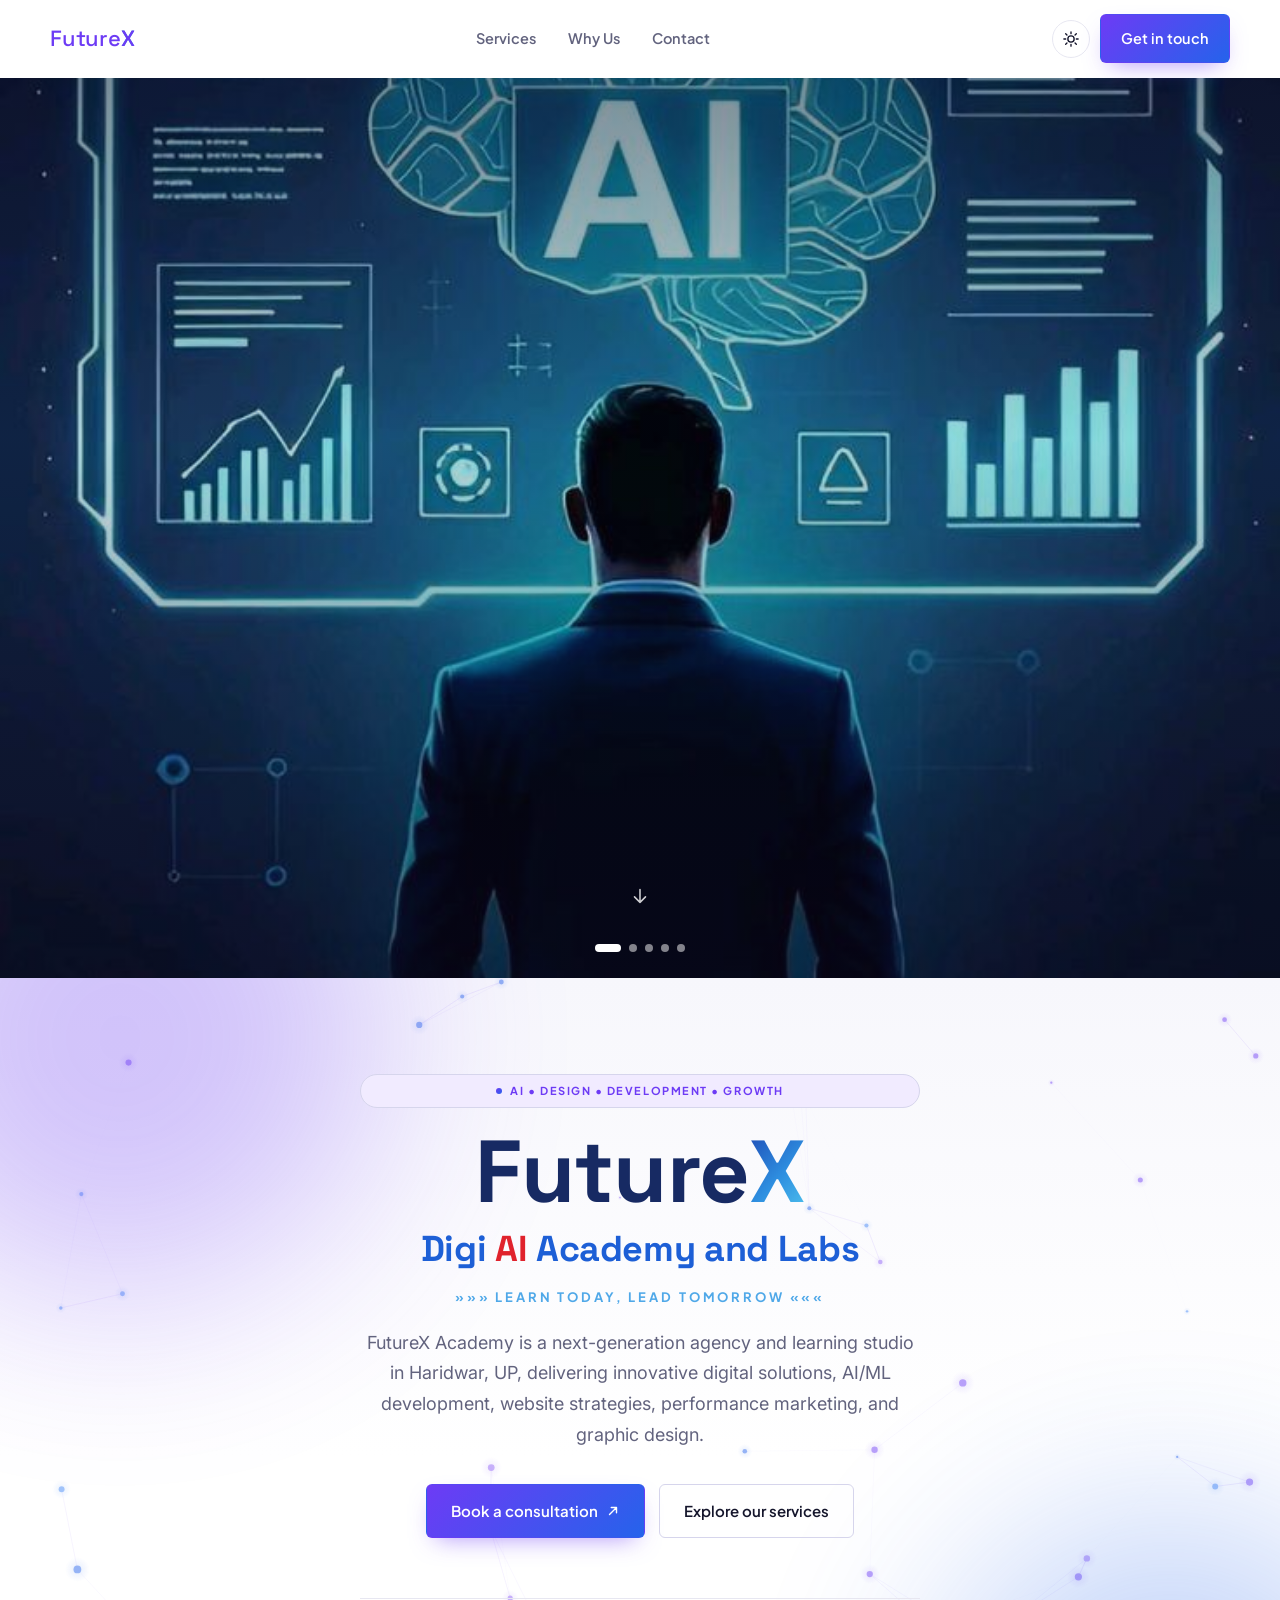
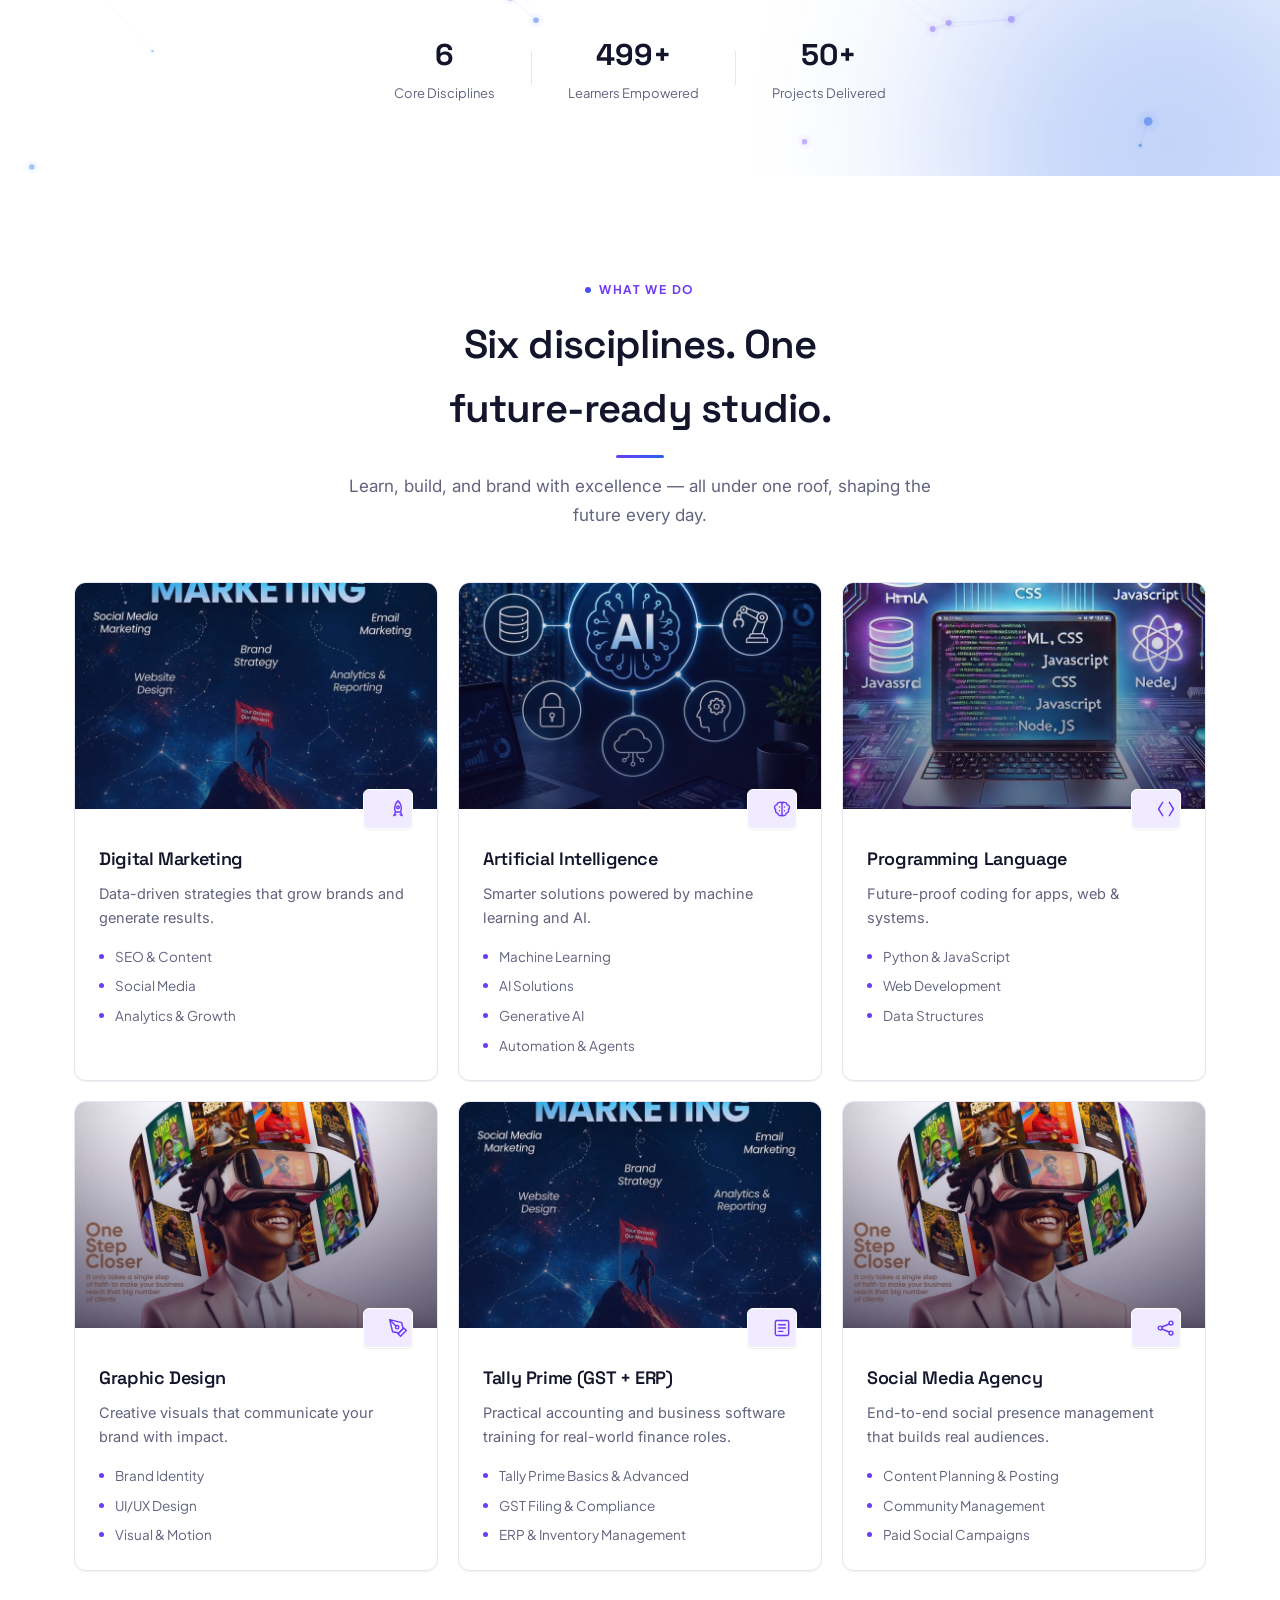
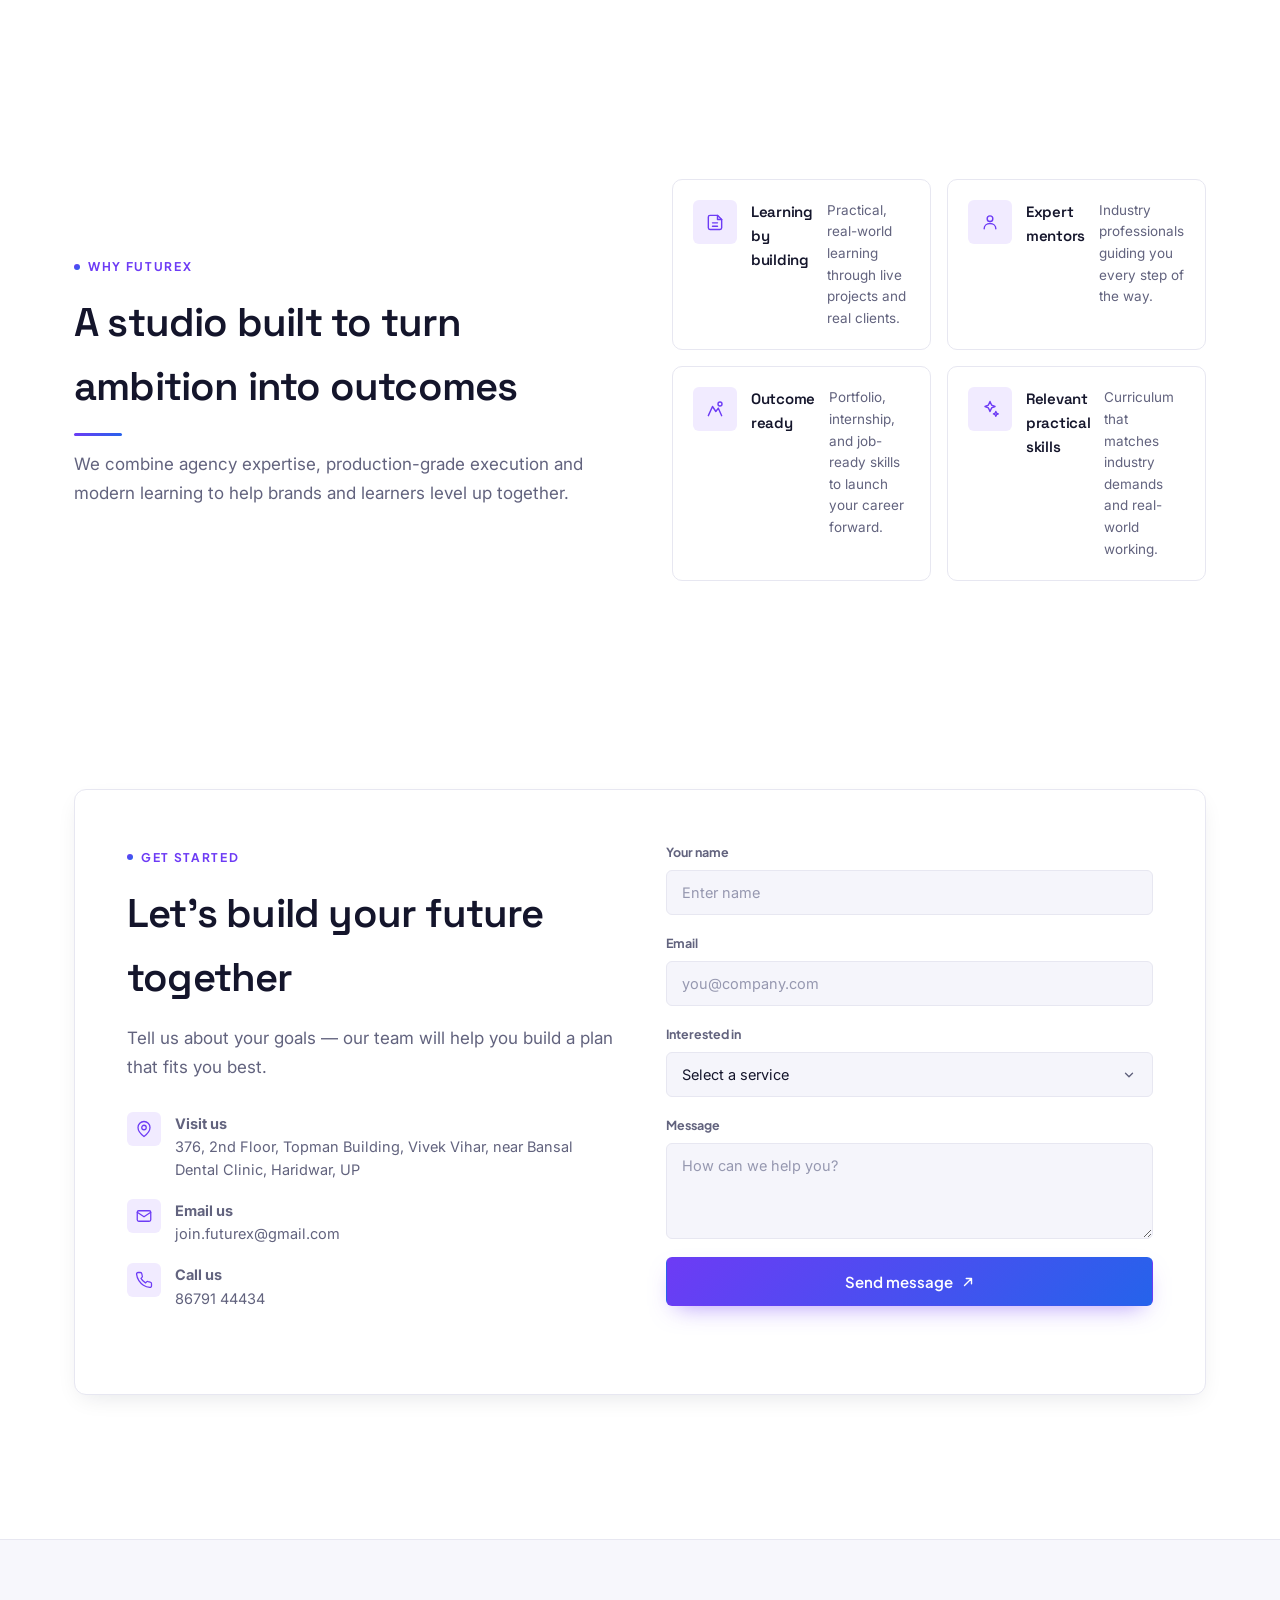
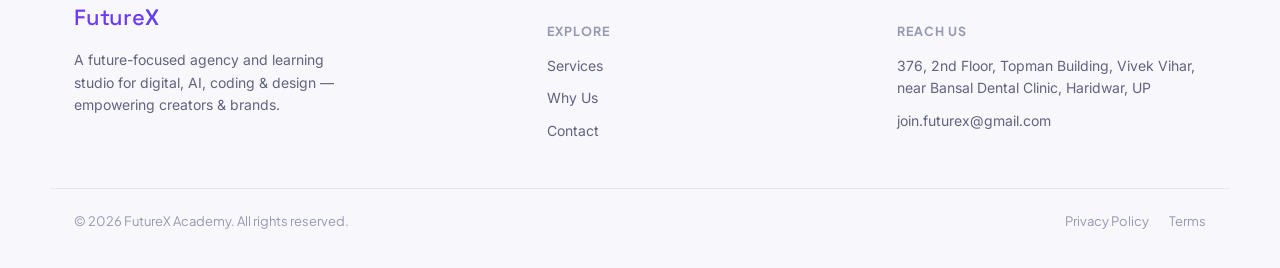
==== commit b79453dd: "dd" ====
--- a/futurex-single-file.html
+++ b/futurex-single-file.html
@@ -3,8 +3,8 @@
 <head>
 <meta charset="UTF-8">
 <meta name="viewport" content="width=device-width, initial-scale=1.0">
-<title>FutureXacademy — Digital, AI &amp; Design Studio in Kolkata</title>
-<meta name="description" content="FutureX Academy is a next-generation agency and learning studio in Kolkata, delivering innovative digital solutions, AI/ML development, website strategies, performance marketing, and graphic design.">
+<title>FutureXacademy — Digital, AI &amp; Design Studio in Haridwar</title>
+<meta name="description" content="FutureX Academy is a next-generation agency and learning studio in Haridwar, UP, delivering innovative digital solutions, AI/ML development, website strategies, performance marketing, and graphic design.">
 <meta name="theme-color" content="#FFFFFF">
 
 <link rel="preconnect" href="https://fonts.googleapis.com">
@@ -52,6 +52,38 @@
   --shadow-md: 0 8px 24px -8px rgba(20,21,43,0.12);
   --shadow-lg: 0 24px 60px -20px rgba(93,42,220,0.22);
 }
+
+/* =========================================================
+   Dark mode — soft charcoal/navy palette
+   Toggled by adding data-theme="dark" to <html> via JS.
+   Resets to light on every new visit (no saved preference).
+   ========================================================= */
+html[data-theme="dark"]{
+  --bg: #14151F;
+  --bg-soft: #191B27;
+  --ink: #F2F2F7;
+  --surface: #1B1D2A;
+  --surface-soft: #20222F;
+  --border: #2C2E3F;
+  --border-hi: #3A3D54;
+
+  --violet-tint: #6D3BF52a;
+  --azure-tint: #2563EB22;
+
+  --text: #F2F2F7;
+  --text-mute: #A7A8C0;
+  --text-faint: #74758F;
+
+  --shadow-sm: 0 1px 2px rgba(0,0,0,0.28), 0 1px 1px rgba(0,0,0,0.2);
+  --shadow-md: 0 8px 24px -8px rgba(0,0,0,0.45);
+  --shadow-lg: 0 24px 60px -20px rgba(0,0,0,0.6);
+}
+html[data-theme="dark"] body{ background: var(--bg); }
+html[data-theme="dark"] .nav{ background: rgba(20,21,31,0.82); }
+html[data-theme="dark"] .nav.is-scrolled{ background: rgba(20,21,31,0.94); }
+html, body{ transition: background-color .35s ease, color .35s ease; }
+html[data-theme="dark"] .card__art::after{ background: linear-gradient(180deg, rgba(109,59,245,0.10), rgba(0,0,0,0.6)); }
+html[data-theme="dark"] .btn--outline{ color: var(--ink); border-color: var(--border-hi); }
 
 *,*::before,*::after{ box-sizing: border-box; }
 html{ scroll-behavior: smooth; }
@@ -115,6 +147,7 @@
 
 .grid{ display:grid; gap: 20px; }
 .grid--4{ grid-template-columns: repeat(4, 1fr); }
+.grid--6{ grid-template-columns: repeat(3, 1fr); }
 
 .accent-bar{
   display:block; width:48px; height:3px; margin-top:14px; border-radius:99px;
@@ -173,11 +206,42 @@
 .nav__links a:hover{ color: var(--ink); }
 .nav__links a:hover::after{ transform: scaleX(1); }
 .nav__actions{ display:flex; align-items:center; gap:10px; }
-.nav__toggle{ display:none; background:none; border:none; width:36px; height:36px; cursor:pointer; flex-direction:column; justify-content:center; gap:5px; }
-.nav__toggle span{ height:2px; background: var(--ink); border-radius:2px; transition: transform .25s ease, opacity .25s ease; }
-.nav__mobile{ max-height:0; overflow:hidden; display:flex; flex-direction:column; gap:2px; transition: max-height .35s var(--ease); font-family: var(--font-ui); font-weight:600; font-size:15px; }
-.nav__mobile a{ padding: 12px 6px; color: var(--text-mute); border-top: 1px solid var(--border); }
-.nav__mobile.is-open{ max-height: 320px; margin-top: 14px; }
+.theme-toggle{
+  display:grid; place-items:center; width:38px; height:38px; border-radius: 50%;
+  border: 1px solid var(--border); background: var(--surface); color: var(--ink);
+  cursor:pointer; flex-shrink:0; transition: border-color .2s ease, background .2s ease, transform .2s ease;
+}
+.theme-toggle:hover{ border-color: var(--border-hi); transform: translateY(-1px); }
+.theme-toggle svg{ display:block; }
+.theme-toggle .icon-moon{ display:none; }
+html[data-theme="dark"] .theme-toggle .icon-sun{ display:none; }
+html[data-theme="dark"] .theme-toggle .icon-moon{ display:block; }
+.nav__toggle{
+  display:none; background:none; border:none; width:44px; height:44px; cursor:pointer;
+  flex-direction:column; align-items:center; justify-content:center; gap:5px;
+  border-radius: var(--radius-sm); -webkit-tap-highlight-color: transparent;
+}
+.nav__toggle:active{ background: var(--violet-tint); }
+.nav__toggle span{
+  width: 20px; height:2px; background: var(--ink); border-radius:2px;
+  transition: transform .3s var(--ease), opacity .2s ease, width .2s ease;
+}
+.nav__toggle[aria-expanded="true"] span:nth-child(1){ transform: translateY(7px) rotate(45deg); }
+.nav__toggle[aria-expanded="true"] span:nth-child(2){ opacity:0; }
+.nav__toggle[aria-expanded="true"] span:nth-child(3){ transform: translateY(-7px) rotate(-45deg); }
+
+.nav__mobile{
+  max-height:0; overflow:hidden; display:flex; flex-direction:column;
+  transition: max-height .4s var(--ease), opacity .3s ease;
+  font-family: var(--font-ui); font-weight:600; font-size:16px; opacity:0;
+}
+.nav__mobile a{
+  padding: 16px 8px; color: var(--text); border-top: 1px solid var(--border);
+  min-height: 48px; display:flex; align-items:center;
+  transition: color .2s ease, background .2s ease, padding-left .2s ease;
+}
+.nav__mobile a:active{ background: var(--violet-tint); color: var(--violet-dark); padding-left: 14px; }
+.nav__mobile.is-open{ max-height: 360px; margin-top: 14px; opacity:1; }
 
 @media (max-width: 860px){
   .nav__links, .nav__actions .btn--ghost{ display:none; }
@@ -185,17 +249,81 @@
 }
 
 /* =========================================================
+   Navbar / footer logo (text-based, matches client's logo colors)
+   ========================================================= */
+.brand-word{ font-family: var(--font-display); font-weight: 800; letter-spacing: -0.01em; }
+.brand-word__future{ color: #172a63; }
+.brand-word__x{
+  background: linear-gradient(135deg, #1c3fae 0%, #2e8fe0 55%, #56cdf0 100%);
+  -webkit-background-clip: text; background-clip: text; color: transparent;
+}
+.nav__brand .brand-word{ font-size: 22px; }
+.footer__brand .brand-word{ font-size: 22px; }
+
+/* =========================================================
+   Full-page photo slideshow
+   ========================================================= */
+.fullpage-slideshow{
+  position: relative; width: 100%; height: 100vh; min-height: 480px;
+  overflow: hidden; background: var(--ink);
+}
+.fullpage-slideshow__track{ position:absolute; inset:0; }
+.fullpage-slideshow__slide{
+  position:absolute; inset:0; width:100%; height:100%;
+  background-size: cover; background-position: center; opacity:0;
+  transition: opacity 1.2s ease;
+}
+.fullpage-slideshow__slide.is-active{ opacity:1; }
+.fullpage-slideshow__overlay{
+  position:absolute; inset:0; z-index:1; pointer-events:none;
+  background: linear-gradient(180deg, rgba(10,6,30,.45) 0%, rgba(10,6,30,.15) 40%, rgba(10,6,30,.55) 100%);
+}
+.fullpage-slideshow__dots{
+  position:absolute; z-index:2; left:0; right:0; bottom:26px;
+  display:flex; justify-content:center; gap:8px;
+}
+.fullpage-slideshow__dot{
+  width:8px; height:8px; border-radius:50%; border:none; padding:0; cursor:pointer;
+  background: rgba(255,255,255,.5); transition: background .3s ease, width .3s ease;
+}
+.fullpage-slideshow__dot.is-active{ background:#fff; width:26px; border-radius:999px; }
+.fullpage-slideshow__scroll{
+  position:absolute; z-index:2; left:50%; bottom:64px; transform:translateX(-50%);
+  color:#fff; opacity:.8; animation: bounce 2s ease-in-out infinite;
+}
+@keyframes bounce{ 0%,100%{ transform:translate(-50%,0);} 50%{ transform:translate(-50%,8px);} }
+@media (prefers-reduced-motion: reduce){ .fullpage-slideshow__scroll{ animation:none; } .fullpage-slideshow__slide{ transition:none; } }
+
+/* =========================================================
    Hero
    ========================================================= */
 .hero{ position:relative; padding: 96px 24px 72px; overflow:hidden; display:flex; flex-direction: column; align-items:center; background: linear-gradient(180deg, var(--bg-soft) 0%, var(--bg) 60%); }
-.hero__canvas{ position:absolute; inset:0; width:100%; height:100%; opacity:.12; }
-.hero__glow{ position:absolute; border-radius:50%; filter: blur(100px); pointer-events:none; opacity:.22; }
+.hero__canvas{ position:absolute; inset:0; width:100%; height:100%; opacity:.55; }
+.hero__glow{ position:absolute; border-radius:50%; filter: blur(100px); pointer-events:none; opacity:.28; animation: drift 14s ease-in-out infinite alternate; }
 .hero__glow--1{ width:520px; height:520px; background: var(--violet); top:-200px; left:-140px; }
-.hero__glow--2{ width:460px; height:460px; background: var(--azure); bottom:-200px; right:-120px; }
+.hero__glow--2{ width:460px; height:460px; background: var(--azure); bottom:-200px; right:-120px; animation-delay: -6s; }
+@keyframes drift{
+  0%{ transform: translate(0,0) scale(1); }
+  100%{ transform: translate(30px,25px) scale(1.08); }
+}
+@media (prefers-reduced-motion: reduce){ .hero__glow{ animation: none; } }
 
 .hero__inner{ position:relative; z-index:2; max-width: 760px; text-align:center; }
 .hero__inner .eyebrow{ justify-content:center; display:flex; }
-.hero__title{ font-size: clamp(36px, 5.6vw, 60px); line-height: 1.1; margin-top: 20px; letter-spacing: -0.03em; color: var(--ink); }
+.hero__title{ margin-top: 20px; }
+.hero__brand{ display:block; font-size: clamp(48px, 8.5vw, 88px); line-height: 1; }
+.hero__brand .brand-word{ font-size: inherit; }
+.hero__tagline-main{
+  display:block; font-family: var(--font-display); font-weight: 700;
+  font-size: clamp(22px, 3.6vw, 36px); line-height: 1.2; letter-spacing: -0.01em;
+  margin-top: 12px; color: #1d5fd6;
+}
+.hero__tagline-main .tag-ai{ color: #e0222c; }
+.hero__tagline-sub{
+  display:block; font-family: var(--font-ui); font-weight: 700; font-size: 13px;
+  letter-spacing: .22em; text-transform: uppercase; color: #4fa8e8; margin-top: 16px;
+}
+@media (max-width: 560px){ .hero__tagline-sub{ letter-spacing: .12em; font-size: 11.5px; } }
 .hero__sub{ color: var(--text-mute); font-size: 18px; line-height:1.7; max-width: 560px; margin: 20px auto 0; }
 .hero__actions{ display:flex; gap:14px; justify-content:center; margin-top: 34px; flex-wrap:wrap; }
 
@@ -273,8 +401,8 @@
 .card__list li{ font-family: var(--font-ui); font-size: 13.5px; color: var(--text-mute); padding-left: 16px; position:relative; }
 .card__list li::before{ content:""; position:absolute; left:0; top:8px; width:5px; height:5px; border-radius:50%; background: var(--violet); }
 
-@media (max-width: 980px){ .grid--4{ grid-template-columns: repeat(2,1fr); } }
-@media (max-width: 560px){ .grid--4{ grid-template-columns: 1fr; } }
+@media (max-width: 980px){ .grid--4{ grid-template-columns: repeat(2,1fr); } .grid--6{ grid-template-columns: repeat(2,1fr); } }
+@media (max-width: 560px){ .grid--4{ grid-template-columns: 1fr; } .grid--6{ grid-template-columns: 1fr; } }
 
 /* =========================================================
    Split / mini cards (Why FutureX)
@@ -286,11 +414,10 @@
   transition: border-color .25s ease, transform .25s var(--ease), box-shadow .25s ease;
 }
 .mini-card:hover{ border-color: var(--border-hi); transform: translateY(-2px); box-shadow: var(--shadow-sm); }
-.mini-card__art{
-  width:52px; height:52px; border-radius: var(--radius-sm); overflow:hidden; flex-shrink:0;
-  border: 1px solid var(--border);
-}
-.mini-card__art img{ width:100%; height:100%; object-fit:cover; }
+.mini-card__icon{
+  width:44px; height:44px; border-radius: var(--radius-sm); overflow:hidden; flex-shrink:0;
+  display:grid; place-items:center; background: var(--violet-tint); color: var(--violet);
+}
 .mini-card h4{ font-size:15px; margin-bottom:5px; color: var(--ink); }
 .mini-card p{ font-size: 13.5px; color: var(--text-mute); line-height:1.6; }
 
@@ -373,8 +500,7 @@
 <header class="nav" id="nav">
   <div class="nav__inner">
     <a href="#" class="nav__brand">
-      <span class="nav__mark" aria-hidden="true">F</span>
-      FutureX<span>academy</span>
+      <span class="brand-word"><span class="brand-word__future">Future</span><span class="brand-word__x">X</span></span>
     </a>
 
     <nav class="nav__links" aria-label="Primary">
@@ -384,6 +510,10 @@
     </nav>
 
     <div class="nav__actions">
+      <button class="theme-toggle" id="themeToggle" type="button" aria-label="Toggle dark mode" aria-pressed="false">
+        <svg class="icon-sun" viewBox="0 0 24 24" width="18" height="18" fill="none" stroke="currentColor" stroke-width="1.8" stroke-linecap="round" stroke-linejoin="round"><circle cx="12" cy="12" r="4.2"/><path d="M12 2.5v2.4M12 19.1v2.4M4.9 4.9l1.7 1.7M17.4 17.4l1.7 1.7M2.5 12h2.4M19.1 12h2.4M4.9 19.1l1.7-1.7M17.4 6.6l1.7-1.7"/></svg>
+        <svg class="icon-moon" viewBox="0 0 24 24" width="18" height="18" fill="none" stroke="currentColor" stroke-width="1.8" stroke-linecap="round" stroke-linejoin="round"><path d="M20 14.5A8.5 8.5 0 1 1 9.5 4a6.8 6.8 0 0 0 10.5 10.5z"/></svg>
+      </button>
       <a href="#contact" class="btn btn--primary btn--magnetic">Get in touch</a>
     </div>
 
@@ -402,6 +532,20 @@
 
 <main id="main">
 
+  <!-- ===================== FULL-PAGE PHOTO SLIDESHOW ===================== -->
+  <!-- To add/change photos: just drop image files into
+       assets/images/slideshow-1920x1080-16x9/ named 1.jpg, 2.jpg, 3.jpg ...
+       (numbered in order, no gaps). Landscape photos, ~1920x1080 (16:9),
+       under ~500KB each work best. No code changes needed. -->
+  <section class="fullpage-slideshow" id="fullpageSlideshow" aria-label="FutureX showcase">
+    <div class="fullpage-slideshow__track" id="slideshowTrack"></div>
+    <div class="fullpage-slideshow__overlay"></div>
+    <div class="fullpage-slideshow__dots" id="slideshowDots"></div>
+    <div class="fullpage-slideshow__scroll" aria-hidden="true">
+      <svg viewBox="0 0 24 24" width="22" height="22" fill="none" stroke="currentColor" stroke-width="1.7" stroke-linecap="round" stroke-linejoin="round"><path d="M12 5v14M6 13l6 6 6-6"/></svg>
+    </div>
+  </section>
+
   <!-- ===================== HERO ===================== -->
   <section class="hero">
     <canvas id="constellation" class="hero__canvas" aria-hidden="true"></canvas>
@@ -411,11 +555,12 @@
     <div class="hero__inner reveal">
       <p class="eyebrow eyebrow--pill"><span class="eyebrow__dot"></span> AI &bull; DESIGN &bull; DEVELOPMENT &bull; GROWTH</p>
       <h1 class="hero__title">
-        Build your future in<br>
-        <span class="text-gradient">digital, AI &amp; design</span>
+        <span class="hero__brand brand-word"><span class="brand-word__future">Future</span><span class="brand-word__x">X</span></span>
+        <span class="hero__tagline-main">Digi <span class="tag-ai">AI</span> Academy and Labs</span>
+        <span class="hero__tagline-sub">&raquo;&raquo;&raquo; Learn Today, Lead Tomorrow &laquo;&laquo;&laquo;</span>
       </h1>
       <p class="hero__sub">
-        FutureX Academy is a next-generation agency and learning studio in Kolkata,
+        FutureX Academy is a next-generation agency and learning studio in Haridwar, UP,
         delivering innovative digital solutions, AI/ML development, website strategies,
         performance marketing, and graphic design.
       </p>
@@ -430,7 +575,7 @@
 
       <div class="hero__stats">
         <div class="stat">
-          <span class="stat__num" data-count="4">0</span>
+          <span class="stat__num" data-count="6">0</span>
           <span class="stat__label">Core Disciplines</span>
         </div>
         <div class="stat__divider" aria-hidden="true"></div>
@@ -446,57 +591,19 @@
       </div>
     </div>
 
-    <!-- ============= HERO IMAGE SLIDER ============= -->
-    <div class="hero-slider reveal" id="heroSlider" aria-roledescription="carousel" aria-label="FutureX showcase">
-      <div class="hero-slider__track">
-        <figure class="hero-slider__slide is-active" data-slide="0">
-          <img src="assets/images/hero-ai.jpg" alt="Artificial intelligence development at FutureX Academy" loading="eager">
-          <div class="hero-slider__overlay"></div>
-          <figcaption><span>Artificial Intelligence</span>Smarter systems, built and taught in-house.</figcaption>
-        </figure>
-        <figure class="hero-slider__slide" data-slide="1">
-          <img src="assets/images/hero-ai-class.jpg" alt="AI class in session at FutureX Academy" loading="lazy">
-          <div class="hero-slider__overlay"></div>
-          <figcaption><span>Live AI Classes</span>Cohort-based learning with real mentors.</figcaption>
-        </figure>
-        <figure class="hero-slider__slide" data-slide="2">
-          <img src="assets/images/hero-digital-marketing.jpg" alt="Digital marketing strategy at FutureX Academy" loading="lazy">
-          <div class="hero-slider__overlay"></div>
-          <figcaption><span>Digital Marketing</span>Growth strategy backed by real data.</figcaption>
-        </figure>
-        <figure class="hero-slider__slide" data-slide="3">
-          <img src="assets/images/hero-graphic-design.jpg" alt="Graphic design work at FutureX Academy" loading="lazy">
-          <div class="hero-slider__overlay"></div>
-          <figcaption><span>Graphic Design</span>Visual identity that carries a brand.</figcaption>
-        </figure>
-        <figure class="hero-slider__slide" data-slide="4">
-          <img src="assets/images/hero-programming.jpg" alt="Programming and web development at FutureX Academy" loading="lazy">
-          <div class="hero-slider__overlay"></div>
-          <figcaption><span>Programming</span>Future-proof code for apps and web.</figcaption>
-        </figure>
-      </div>
-
-      <button class="hero-slider__arrow hero-slider__arrow--prev" id="heroPrev" aria-label="Previous slide">
-        <svg viewBox="0 0 24 24" width="18" height="18" fill="none" stroke="currentColor" stroke-width="2" stroke-linecap="round" stroke-linejoin="round"><path d="M15 18l-6-6 6-6"/></svg>
-      </button>
-      <button class="hero-slider__arrow hero-slider__arrow--next" id="heroNext" aria-label="Next slide">
-        <svg viewBox="0 0 24 24" width="18" height="18" fill="none" stroke="currentColor" stroke-width="2" stroke-linecap="round" stroke-linejoin="round"><path d="M9 18l6-6-6-6"/></svg>
-      </button>
-      <div class="hero-slider__dots" id="heroDots"></div>
-    </div>
   </section>
 
   <!-- ===================== SERVICES / DISCIPLINES ===================== -->
   <section class="section" id="services">
     <div class="section__head reveal">
       <p class="eyebrow eyebrow--center"><span class="eyebrow__dot"></span> What we do</p>
-      <h2 class="section__title">Four disciplines. One<br>future-ready studio.<span class="accent-bar" style="margin-left:auto;margin-right:auto;"></span></h2>
+      <h2 class="section__title">Six disciplines. One<br>future-ready studio.<span class="accent-bar" style="margin-left:auto;margin-right:auto;"></span></h2>
       <p class="section__sub">Learn, build, and brand with excellence — all under one roof, shaping the future every day.</p>
     </div>
 
-    <div class="grid grid--4" id="disciplineGrid">
+    <div class="grid grid--6" id="disciplineGrid">
       <article class="card reveal" style="--d:0">
-        <div class="card__art"><img src="assets/images/card-digital-marketing.jpg" alt="Digital marketing campaign visual" loading="lazy"></div>
+        <div class="card__art"><img src="assets/images/site-photos/card-digital-marketing-16x10.jpg" alt="Digital marketing campaign visual" loading="lazy"></div>
         <div class="card__icon" style="--tint:#7B5CFF1f;--ic:#B6A6FF">
           <svg viewBox="0 0 24 24" width="20" height="20" fill="none" stroke="currentColor" stroke-width="1.7" stroke-linecap="round" stroke-linejoin="round"><path d="M12 2c2.5 2.5 4 5.7 4 9.5 0 2-1 4-1 4l-6 0s-1-2-1-4c0-3.8 1.5-7 4-9.5z"/><circle cx="12" cy="10" r="1.6"/><path d="M9 15.5 7 20l2.5-1.2M15 15.5l2 4.5-2.5-1.2"/></svg>
         </div>
@@ -510,7 +617,7 @@
       </article>
 
       <article class="card reveal" style="--d:1">
-        <div class="card__art"><img src="assets/images/card-ai.jpg" alt="Artificial intelligence visual" loading="lazy"></div>
+        <div class="card__art"><img src="assets/images/site-photos/card-ai-16x10.jpg" alt="Artificial intelligence visual" loading="lazy"></div>
         <div class="card__icon" style="--tint:#7B5CFF1f;--ic:#B6A6FF">
           <svg viewBox="0 0 24 24" width="20" height="20" fill="none" stroke="currentColor" stroke-width="1.7" stroke-linecap="round" stroke-linejoin="round"><path d="M9 4a3 3 0 0 0-3 3 3 3 0 0 0-1.5 5.6A3 3 0 0 0 7 17a3 3 0 0 0 5 2.2A3 3 0 0 0 17 17a3 3 0 0 0 2.5-4.4A3 3 0 0 0 18 7a3 3 0 0 0-3-3 2.9 2.9 0 0 0-3 1 2.9 2.9 0 0 0-3-1z"/><path d="M9 9.5h.01M15 9.5h.01M9 14h.01M15 14h.01M12 4v16"/></svg>
         </div>
@@ -525,7 +632,7 @@
       </article>
 
       <article class="card reveal" style="--d:2">
-        <div class="card__art"><img src="assets/images/card-programming.jpg" alt="Programming and code visual" loading="lazy"></div>
+        <div class="card__art"><img src="assets/images/site-photos/card-programming-16x10.jpg" alt="Programming and code visual" loading="lazy"></div>
         <div class="card__icon" style="--tint:#7B5CFF1f;--ic:#B6A6FF">
           <svg viewBox="0 0 24 24" width="20" height="20" fill="none" stroke="currentColor" stroke-width="1.7" stroke-linecap="round" stroke-linejoin="round"><path d="M8 4L3 12l5 8M16 4l5 8-5 8"/></svg>
         </div>
@@ -539,7 +646,7 @@
       </article>
 
       <article class="card reveal" style="--d:3">
-        <div class="card__art"><img src="assets/images/card-graphic-design.jpg" alt="Graphic design poster visual" loading="lazy"></div>
+        <div class="card__art"><img src="assets/images/site-photos/card-graphic-design-16x10.jpg" alt="Graphic design poster visual" loading="lazy"></div>
         <div class="card__icon" style="--tint:#7B5CFF1f;--ic:#B6A6FF">
           <svg viewBox="0 0 24 24" width="20" height="20" fill="none" stroke="currentColor" stroke-width="1.7" stroke-linecap="round" stroke-linejoin="round"><path d="M12 19l7-7 3 3-7 7-3-3z"/><path d="M18 13l-1.5-7.5L2 2l3.5 14.5L13 18l5-5z"/><path d="M2 2l7.6 7.6"/><circle cx="11" cy="11" r="2"/></svg>
         </div>
@@ -549,6 +656,34 @@
           <li>Brand Identity</li>
           <li>UI/UX Design</li>
           <li>Visual &amp; Motion</li>
+        </ul>
+      </article>
+
+      <article class="card reveal" style="--d:4">
+        <div class="card__art"><img src="assets/images/site-photos/card-tally-16x10.jpg" alt="Tally Prime accounting software visual" loading="lazy"></div>
+        <div class="card__icon" style="--tint:#7B5CFF1f;--ic:#B6A6FF">
+          <svg viewBox="0 0 24 24" width="20" height="20" fill="none" stroke="currentColor" stroke-width="1.7" stroke-linecap="round" stroke-linejoin="round"><rect x="4" y="3" width="16" height="18" rx="2"/><path d="M8 8h8M8 12h8M8 16h5"/></svg>
+        </div>
+        <h3>Tally Prime (GST + ERP)</h3>
+        <p>Practical accounting and business software training for real-world finance roles.</p>
+        <ul class="card__list">
+          <li>Tally Prime Basics &amp; Advanced</li>
+          <li>GST Filing &amp; Compliance</li>
+          <li>ERP &amp; Inventory Management</li>
+        </ul>
+      </article>
+
+      <article class="card reveal" style="--d:5">
+        <div class="card__art"><img src="assets/images/site-photos/card-social-media-16x10.jpg" alt="Social media management visual" loading="lazy"></div>
+        <div class="card__icon" style="--tint:#7B5CFF1f;--ic:#B6A6FF">
+          <svg viewBox="0 0 24 24" width="20" height="20" fill="none" stroke="currentColor" stroke-width="1.7" stroke-linecap="round" stroke-linejoin="round"><circle cx="5" cy="12" r="2.3"/><circle cx="18" cy="6" r="2.3"/><circle cx="18" cy="18" r="2.3"/><path d="M7 10.8l9-3.6M7 13.2l9 3.6"/></svg>
+        </div>
+        <h3>Social Media Agency</h3>
+        <p>End-to-end social presence management that builds real audiences.</p>
+        <ul class="card__list">
+          <li>Content Planning &amp; Posting</li>
+          <li>Community Management</li>
+          <li>Paid Social Campaigns</li>
         </ul>
       </article>
     </div>
@@ -567,22 +702,30 @@
 
     <div class="split__grid">
       <div class="mini-card reveal" style="--d:0">
-        <div class="mini-card__art"><img src="assets/images/hero-ai.jpg" alt="" loading="lazy"></div>
+        <div class="mini-card__icon">
+          <svg viewBox="0 0 24 24" width="20" height="20" fill="none" stroke="currentColor" stroke-width="1.7" stroke-linecap="round" stroke-linejoin="round"><path d="M4 19V6a2 2 0 0 1 2-2h9l5 5v10a2 2 0 0 1-2 2H6a2 2 0 0 1-2-2z"/><path d="M15 4v5h5M9 13h6M9 17h6"/></svg>
+        </div>
         <h4>Learning by building</h4>
         <p>Practical, real-world learning through live projects and real clients.</p>
       </div>
       <div class="mini-card reveal" style="--d:1">
-        <div class="mini-card__art"><img src="assets/images/hero-ai-class.jpg" alt="" loading="lazy"></div>
+        <div class="mini-card__icon">
+          <svg viewBox="0 0 24 24" width="20" height="20" fill="none" stroke="currentColor" stroke-width="1.7" stroke-linecap="round" stroke-linejoin="round"><circle cx="12" cy="8" r="3.4"/><path d="M5 20c0-3.6 3-6.2 7-6.2s7 2.6 7 6.2"/></svg>
+        </div>
         <h4>Expert mentors</h4>
         <p>Industry professionals guiding you every step of the way.</p>
       </div>
       <div class="mini-card reveal" style="--d:2">
-        <div class="mini-card__art"><img src="assets/images/hero-graphic-design.jpg" alt="" loading="lazy"></div>
+        <div class="mini-card__icon">
+          <svg viewBox="0 0 24 24" width="20" height="20" fill="none" stroke="currentColor" stroke-width="1.7" stroke-linecap="round" stroke-linejoin="round"><path d="M4 20l5-11 4 6 3-4 4 9"/><circle cx="18" cy="6" r="2.4"/></svg>
+        </div>
         <h4>Outcome ready</h4>
         <p>Portfolio, internship, and job-ready skills to launch your career forward.</p>
       </div>
       <div class="mini-card reveal" style="--d:3">
-        <div class="mini-card__art"><img src="assets/images/hero-digital-marketing.jpg" alt="" loading="lazy"></div>
+        <div class="mini-card__icon">
+          <svg viewBox="0 0 24 24" width="20" height="20" fill="none" stroke="currentColor" stroke-width="1.7" stroke-linecap="round" stroke-linejoin="round"><path d="M12 3l1.9 4.3L18 9l-4.1 1.7L12 15l-1.9-4.3L6 9l4.1-1.7L12 3z"/><path d="M19 15l.9 2 2 .9-2 .9-.9 2-.9-2-2-.9 2-.9.9-2z"/></svg>
+        </div>
         <h4>Relevant practical skills</h4>
         <p>Curriculum that matches industry demands and real-world working.</p>
       </div>
@@ -600,15 +743,15 @@
         <ul class="contact__list">
           <li>
             <span class="contact__ic"><svg viewBox="0 0 24 24" width="18" height="18" fill="none" stroke="currentColor" stroke-width="1.7" stroke-linecap="round" stroke-linejoin="round"><path d="M20 10c0 6-8 12-8 12s-8-6-8-12a8 8 0 0 1 16 0z"/><circle cx="12" cy="10" r="3"/></svg></span>
-            <span><strong>Visit us</strong><br>21, Radhanath Temple Building, near Gariahat Beverly Club, Garia More, Kolkata, West Bengal</span>
+            <span><strong>Visit us</strong><br>376, 2nd Floor, Topman Building, Vivek Vihar, near Bansal Dental Clinic, Haridwar, UP</span>
           </li>
           <li>
             <span class="contact__ic"><svg viewBox="0 0 24 24" width="18" height="18" fill="none" stroke="currentColor" stroke-width="1.7" stroke-linecap="round" stroke-linejoin="round"><rect x="3" y="5" width="18" height="14" rx="2"/><path d="M3 7l9 6 9-6"/></svg></span>
-            <span><strong>Email us</strong><br><a href="mailto:hello@futurexacademy.com">hello@futurexacademy.com</a></span>
+            <span><strong>Email us</strong><br><a href="mailto:join.futurex@gmail.com">join.futurex@gmail.com</a></span>
           </li>
           <li>
             <span class="contact__ic"><svg viewBox="0 0 24 24" width="18" height="18" fill="none" stroke="currentColor" stroke-width="1.7" stroke-linecap="round" stroke-linejoin="round"><path d="M22 16.9v3a2 2 0 0 1-2.2 2 19.8 19.8 0 0 1-8.6-3 19.5 19.5 0 0 1-6-6A19.8 19.8 0 0 1 2.1 4.2 2 2 0 0 1 4.1 2h3a2 2 0 0 1 2 1.7c.1.9.3 1.8.6 2.7a2 2 0 0 1-.4 2.1L8 9.9a16 16 0 0 0 6 6l1.4-1.4a2 2 0 0 1 2.1-.4c.9.3 1.8.5 2.7.6a2 2 0 0 1 1.8 2z"/></svg></span>
-            <span><strong>Call us</strong><br><a href="tel:+918240364977">+91 8240364977</a></span>
+            <span><strong>Call us</strong><br><a href="tel:+918679144434">86791 44434</a></span>
           </li>
         </ul>
       </div>
@@ -659,8 +802,7 @@
   <div class="footer__inner">
     <div class="footer__brand">
       <a href="#" class="nav__brand">
-        <span class="nav__mark" aria-hidden="true">F</span>
-        FutureX<span>academy</span>
+          <span class="brand-word"><span class="brand-word__future">Future</span><span class="brand-word__x">X</span></span>
       </a>
       <p>A future-focused agency and learning studio for digital, AI, coding &amp; design — empowering creators &amp; brands.</p>
     </div>
@@ -674,8 +816,8 @@
 
     <div class="footer__col">
       <h5>Reach us</h5>
-      <p>21, Radhanath Temple Building, near Gariahat Beverly Club, Garia More, Kolkata, West Bengal</p>
-      <a href="mailto:hello@futurexacademy.com">hello@futurexacademy.com</a>
+      <p>376, 2nd Floor, Topman Building, Vivek Vihar, near Bansal Dental Clinic, Haridwar, UP</p>
+      <a href="mailto:join.futurex@gmail.com">join.futurex@gmail.com</a>
     </div>
   </div>
 
@@ -789,16 +931,17 @@
   }
 
   /* ---------------------------------------------------------
-     Hero constellation canvas — four glowing nodes
-     (Marketing / AI / Code / Design) drifting and connecting,
-     echoing the "four disciplines, one studio" idea.
+     Hero neural-network canvas — glowing purple/blue nodes,
+     pulsing connections, occasional "spark" bursts for a
+     lively, dopamine-friendly ambient background.
   --------------------------------------------------------- */
   const canvas = document.getElementById("constellation");
   if (canvas && !prefersReducedMotion) {
     const ctx = canvas.getContext("2d");
-    let w, h, dpr;
+    let w, h, dpr, t = 0;
     let particles = [];
-    const COLORS = ["#F2B84B", "#9B8CFF", "#6FA0FF", "#FF93A8"];
+    let sparks = [];
+    const COLORS = ["#6D3BF5", "#2563EB", "#8B5CF6", "#3B82F6"];
 
     const resize = () => {
       dpr = Math.min(window.devicePixelRatio || 1, 2);
@@ -810,24 +953,37 @@
     };
 
     const initParticles = () => {
-      const count = w < 640 ? 18 : 32;
+      const count = w < 640 ? 22 : 42;
       particles = Array.from({ length: count }, (_, i) => ({
         x: Math.random() * w,
         y: Math.random() * h,
-        vx: (Math.random() - 0.5) * 0.25,
-        vy: (Math.random() - 0.5) * 0.25,
-        r: 1 + Math.random() * 1.6,
+        vx: (Math.random() - 0.5) * 0.32,
+        vy: (Math.random() - 0.5) * 0.32,
+        r: 1.6 + Math.random() * 2.2,
+        pulse: Math.random() * Math.PI * 2,
         color: COLORS[i % COLORS.length]
       }));
     };
 
+    // Occasional bright "spark" that travels along a connection —
+    // the small unexpected flash is the deliberate dopamine touch.
+    const maybeSpawnSpark = () => {
+      if (sparks.length > 2 || Math.random() > 0.012) return;
+      const a = particles[Math.floor(Math.random() * particles.length)];
+      const b = particles[Math.floor(Math.random() * particles.length)];
+      const dist = Math.hypot(a.x - b.x, a.y - b.y);
+      if (dist > 0 && dist < 170) sparks.push({ a, b, p: 0 });
+    };
+
     const step = () => {
+      t += 0.02;
       ctx.clearRect(0, 0, w, h);
       particles.forEach(p => {
         p.x += p.vx; p.y += p.vy;
         if (p.x < 0 || p.x > w) p.vx *= -1;
         if (p.y < 0 || p.y > h) p.vy *= -1;
       });
+
       // connections
       for (let i = 0; i < particles.length; i++) {
         for (let j = i + 1; j < particles.length; j++) {
@@ -836,7 +992,7 @@
           const dist = Math.sqrt(dx * dx + dy * dy);
           const maxDist = 150;
           if (dist < maxDist) {
-            ctx.strokeStyle = `rgba(155,140,255,${(1 - dist / maxDist) * 0.18})`;
+            ctx.strokeStyle = `rgba(109,59,245,${(1 - dist / maxDist) * 0.22})`;
             ctx.lineWidth = 1;
             ctx.beginPath();
             ctx.moveTo(a.x, a.y);
@@ -845,15 +1001,43 @@
           }
         }
       }
-      // nodes
+
+      // glowing pulsing nodes
       particles.forEach(p => {
+        p.pulse += 0.045;
+        const pulseR = p.r + Math.sin(p.pulse) * 0.8;
         ctx.beginPath();
-        ctx.arc(p.x, p.y, p.r, 0, Math.PI * 2);
+        ctx.arc(p.x, p.y, pulseR * 3.2, 0, Math.PI * 2);
+        const glow = ctx.createRadialGradient(p.x, p.y, 0, p.x, p.y, pulseR * 3.2);
+        glow.addColorStop(0, p.color + "33");
+        glow.addColorStop(1, p.color + "00");
+        ctx.fillStyle = glow;
+        ctx.fill();
+
+        ctx.beginPath();
+        ctx.arc(p.x, p.y, pulseR, 0, Math.PI * 2);
         ctx.fillStyle = p.color;
-        ctx.globalAlpha = 0.7;
+        ctx.globalAlpha = 0.85;
         ctx.fill();
         ctx.globalAlpha = 1;
       });
+
+      // traveling sparks along random connections
+      maybeSpawnSpark();
+      sparks = sparks.filter(s => s.p < 1);
+      sparks.forEach(s => {
+        s.p += 0.02;
+        const x = s.a.x + (s.b.x - s.a.x) * s.p;
+        const y = s.a.y + (s.b.y - s.a.y) * s.p;
+        ctx.beginPath();
+        ctx.arc(x, y, 2.4, 0, Math.PI * 2);
+        const g = ctx.createRadialGradient(x, y, 0, x, y, 8);
+        g.addColorStop(0, "#ffffff");
+        g.addColorStop(1, "#ffffff00");
+        ctx.fillStyle = g;
+        ctx.fill();
+      });
+
       requestAnimationFrame(step);
     };
 
@@ -940,47 +1124,98 @@
   }
 
   /* ---------------------------------------------------------
-     Hero image slider
+     Dark mode toggle
+     No saved preference -- always starts in light mode on
+     every fresh visit/reload, as requested.
   --------------------------------------------------------- */
-  const heroSlider = document.getElementById("heroSlider");
-  if (heroSlider) {
-    const slides = Array.from(heroSlider.querySelectorAll(".hero-slider__slide"));
-    const dotsWrap = document.getElementById("heroDots");
-    const prevBtn = document.getElementById("heroPrev");
-    const nextBtn = document.getElementById("heroNext");
-    let current = 0;
-    let timer = null;
-
-    slides.forEach((_, i) => {
-      const dot = document.createElement("button");
-      dot.className = "hero-slider__dot" + (i === 0 ? " is-active" : "");
-      dot.setAttribute("aria-label", `Go to slide ${i + 1}`);
-      dot.addEventListener("click", () => { goTo(i); restart(); });
-      dotsWrap.appendChild(dot);
+  const themeToggle = document.getElementById("themeToggle");
+  if (themeToggle) {
+    themeToggle.addEventListener("click", () => {
+      const root = document.documentElement;
+      const isDark = root.getAttribute("data-theme") === "dark";
+      if (isDark) {
+        root.removeAttribute("data-theme");
+        themeToggle.setAttribute("aria-pressed", "false");
+      } else {
+        root.setAttribute("data-theme", "dark");
+        themeToggle.setAttribute("aria-pressed", "true");
+      }
     });
-    const dots = Array.from(dotsWrap.children);
-
-    function goTo(index) {
-      slides[current].classList.remove("is-active");
-      dots[current].classList.remove("is-active");
-      current = (index + slides.length) % slides.length;
-      slides[current].classList.add("is-active");
-      dots[current].classList.add("is-active");
+  }
+
+  /* ---------------------------------------------------------
+     Full-page photo slideshow
+     Auto-detects images named 1.jpg, 2.jpg, 3.jpg ... inside
+     assets/images/slideshow-1920x1080-16x9/. To add or change
+     photos, just add/replace numbered files in that folder --
+     no code edits needed. Supports .jpg, .jpeg, .png, .webp.
+  --------------------------------------------------------- */
+  const slideshowSection = document.getElementById("fullpageSlideshow");
+  if (slideshowSection) {
+    const track = document.getElementById("slideshowTrack");
+    const dotsWrap = document.getElementById("slideshowDots");
+    const folder = "assets/images/slideshow-1920x1080-16x9/";
+    const extensions = ["jpg", "jpeg", "png", "webp"];
+    const maxSlides = 20;
+
+    function probeImage(num) {
+      return new Promise((resolve) => {
+        let i = 0;
+        function tryExt() {
+          if (i >= extensions.length) return resolve(null);
+          const ext = extensions[i++];
+          const url = `${folder}${num}.${ext}`;
+          const img = new Image();
+          img.onload = () => resolve(url);
+          img.onerror = tryExt;
+          img.src = url;
+        }
+        tryExt();
+      });
     }
 
-    function start() {
-      if (prefersReducedMotion) return;
-      timer = setInterval(() => goTo(current + 1), 5000);
-    }
-    function stop() { if (timer) clearInterval(timer); }
-    function restart() { stop(); start(); }
-
-    prevBtn.addEventListener("click", () => { goTo(current - 1); restart(); });
-    nextBtn.addEventListener("click", () => { goTo(current + 1); restart(); });
-
-    start();
-    heroSlider.addEventListener("mouseenter", stop);
-    heroSlider.addEventListener("mouseleave", start);
+    (async function init() {
+      const found = [];
+      for (let n = 1; n <= maxSlides; n++) {
+        const url = await probeImage(n);
+        if (!url) break; // stop at first gap in numbering
+        found.push(url);
+      }
+      if (found.length === 0) return; // no photos uploaded yet
+
+      found.forEach((url, i) => {
+        const div = document.createElement("div");
+        div.className = "fullpage-slideshow__slide" + (i === 0 ? " is-active" : "");
+        div.style.backgroundImage = `url("${url}")`;
+        track.appendChild(div);
+      });
+
+      const slideEls = Array.from(track.children);
+
+      if (found.length > 1) {
+        found.forEach((_, i) => {
+          const dot = document.createElement("button");
+          dot.className = "fullpage-slideshow__dot" + (i === 0 ? " is-active" : "");
+          dot.setAttribute("aria-label", `Go to photo ${i + 1}`);
+          dot.addEventListener("click", () => goTo(i));
+          dotsWrap.appendChild(dot);
+        });
+        const dotEls = Array.from(dotsWrap.children);
+
+        let current = 0;
+        function goTo(index) {
+          slideEls[current].classList.remove("is-active");
+          dotEls[current].classList.remove("is-active");
+          current = (index + slideEls.length) % slideEls.length;
+          slideEls[current].classList.add("is-active");
+          dotEls[current].classList.add("is-active");
+        }
+
+        if (!prefersReducedMotion) {
+          setInterval(() => goTo(current + 1), 5000);
+        }
+      }
+    })();
   }
 })();
 
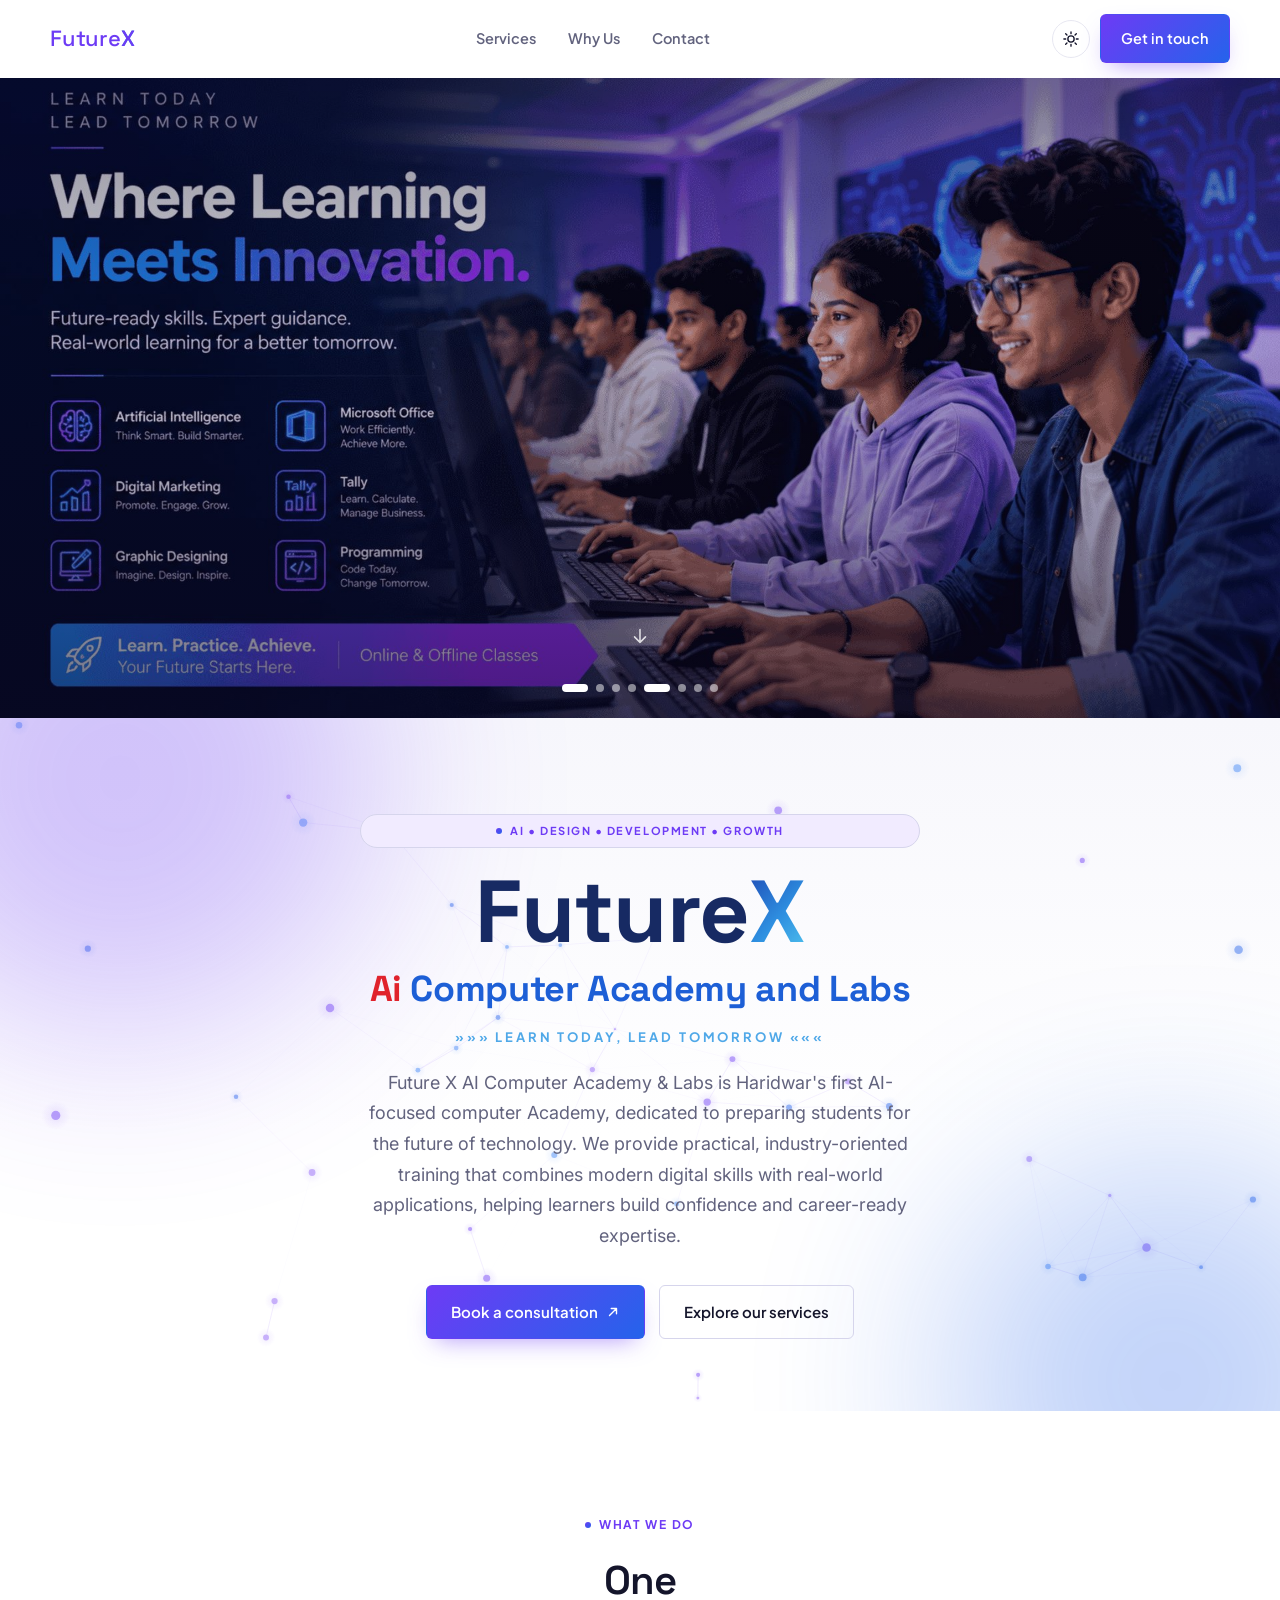
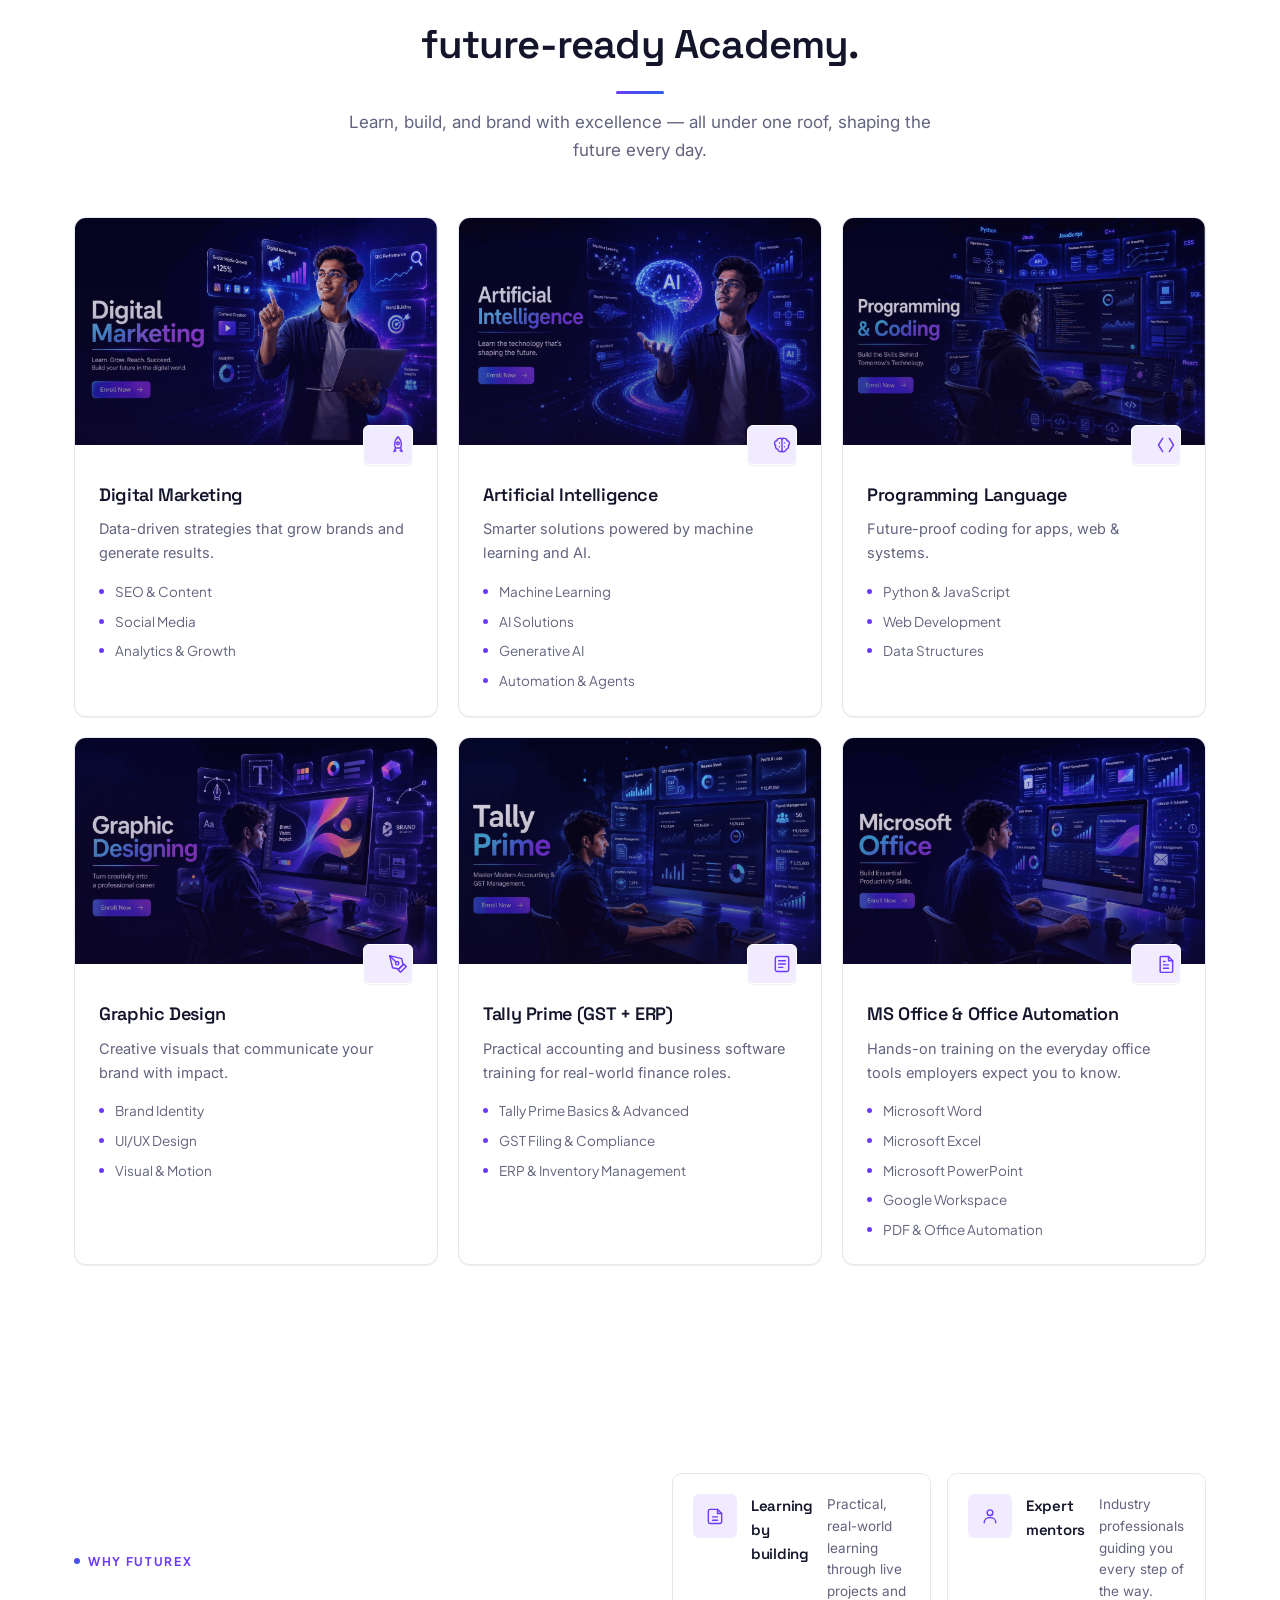
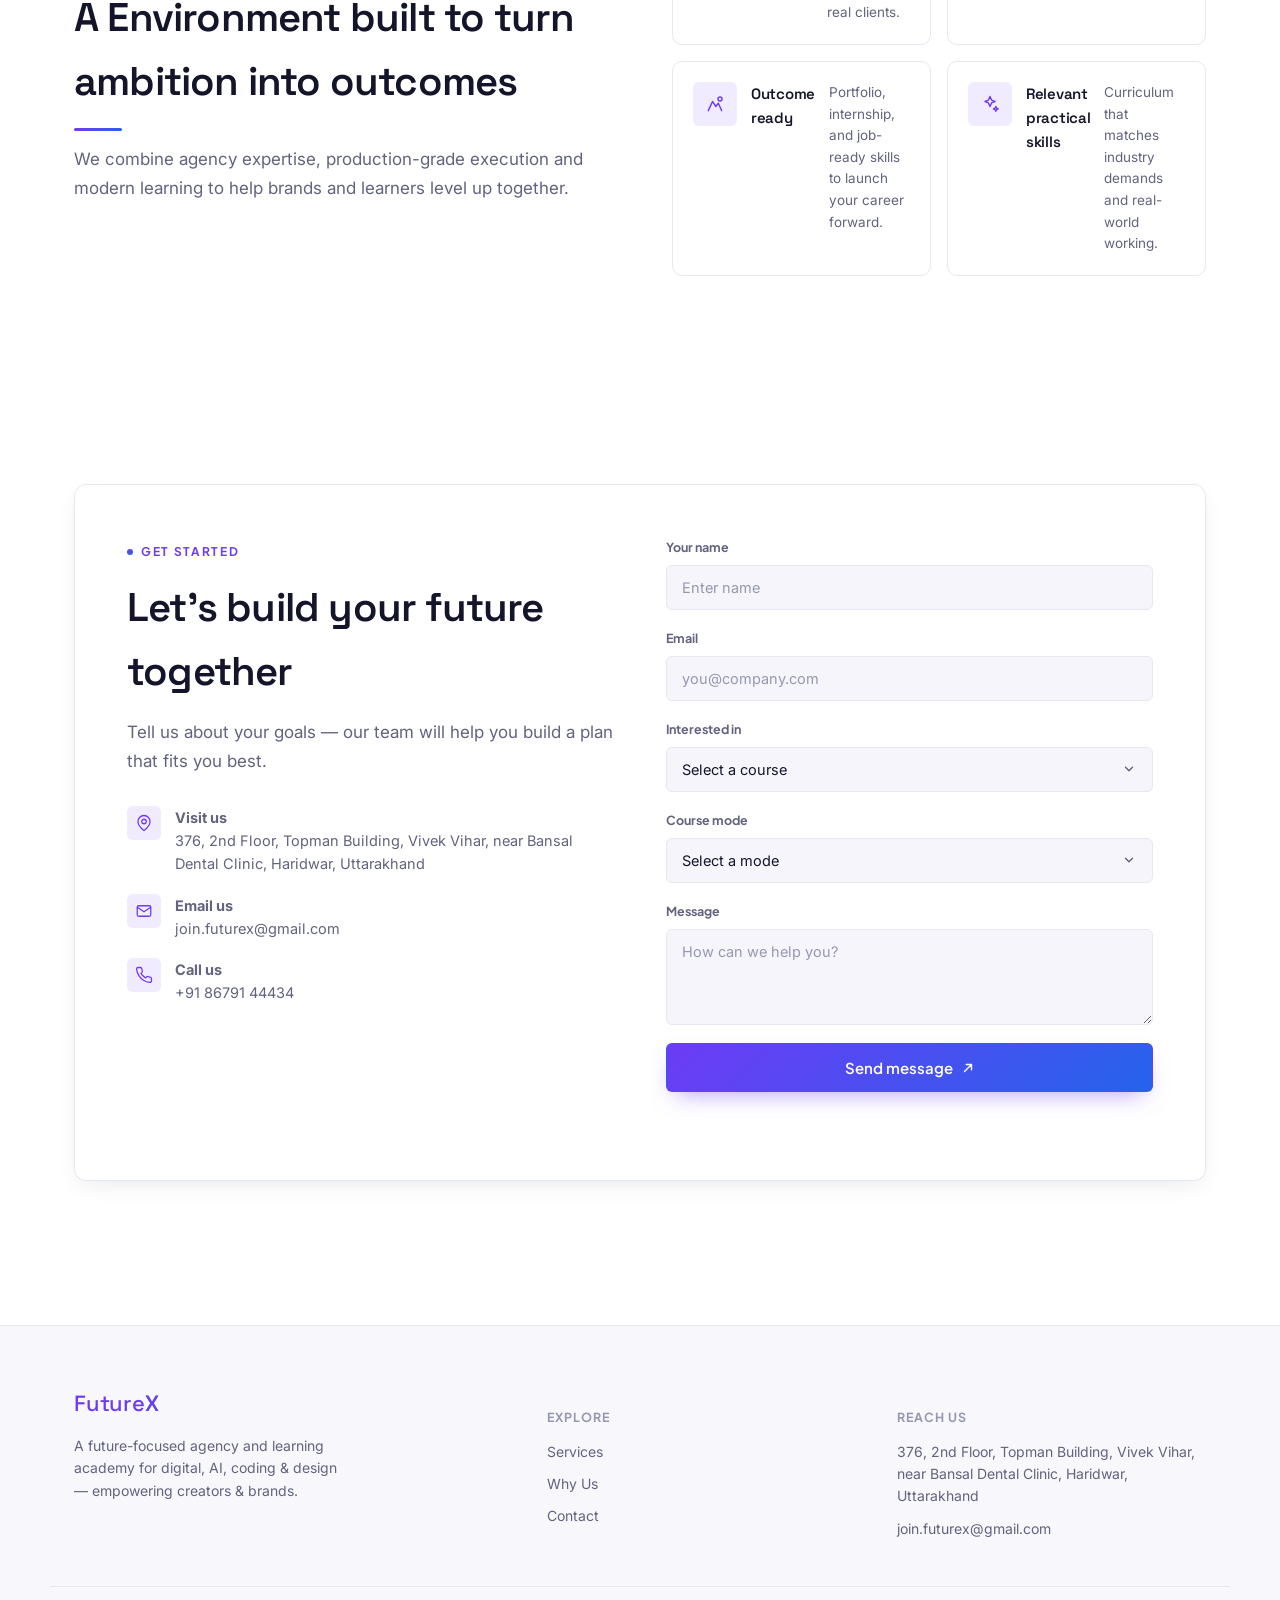
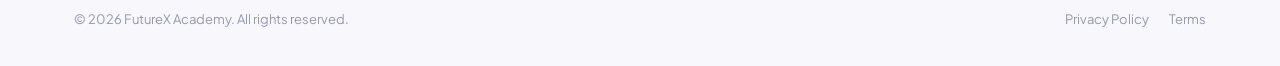
==== commit 75923457: "hh" ====
--- a/futurex-single-file.html
+++ b/futurex-single-file.html
@@ -3,8 +3,8 @@
 <head>
 <meta charset="UTF-8">
 <meta name="viewport" content="width=device-width, initial-scale=1.0">
-<title>FutureXacademy — Digital, AI &amp; Design Studio in Haridwar</title>
-<meta name="description" content="FutureX Academy is a next-generation agency and learning studio in Haridwar, UP, delivering innovative digital solutions, AI/ML development, website strategies, performance marketing, and graphic design.">
+<title>FutureX Academy — Digital, AI &amp; Design Academy in Haridwar</title>
+<meta name="description" content="FutureX Academy is a next-generation agency and learning academy in Haridwar, UP, delivering innovative digital solutions, AI/ML development, website strategies, performance marketing, and graphic design.">
 <meta name="theme-color" content="#FFFFFF">
 
 <link rel="preconnect" href="https://fonts.googleapis.com">
@@ -84,6 +84,11 @@
 html, body{ transition: background-color .35s ease, color .35s ease; }
 html[data-theme="dark"] .card__art::after{ background: linear-gradient(180deg, rgba(109,59,245,0.10), rgba(0,0,0,0.6)); }
 html[data-theme="dark"] .btn--outline{ color: var(--ink); border-color: var(--border-hi); }
+html[data-theme="dark"] .brand-word__future{
+  color: #EDEFFF;
+  text-shadow: 0 0 14px rgba(255,255,255,0.55), 0 0 30px rgba(150,170,255,0.35);
+}
+html[data-theme="dark"] .brand-word__x{ filter: drop-shadow(0 0 14px rgba(120,200,255,0.5)); }
 
 *,*::before,*::after{ box-sizing: border-box; }
 html{ scroll-behavior: smooth; }
@@ -264,10 +269,15 @@
    Full-page photo slideshow
    ========================================================= */
 .fullpage-slideshow{
-  position: relative; width: 100%; height: 100vh; min-height: 480px;
+  position: relative; width: 100%; height: 72vh; min-height: 420px; max-height: 640px;
   overflow: hidden; background: var(--ink);
 }
 .fullpage-slideshow__track{ position:absolute; inset:0; }
+.fullpage-slideshow__video{
+  position:absolute; inset:0; width:100%; height:100%; object-fit:cover;
+  z-index:0; opacity:1; transition: opacity 1s ease;
+}
+.fullpage-slideshow__video.is-hidden{ opacity:0; pointer-events:none; }
 .fullpage-slideshow__slide{
   position:absolute; inset:0; width:100%; height:100%;
   background-size: cover; background-position: center; opacity:0;
@@ -293,6 +303,7 @@
 }
 @keyframes bounce{ 0%,100%{ transform:translate(-50%,0);} 50%{ transform:translate(-50%,8px);} }
 @media (prefers-reduced-motion: reduce){ .fullpage-slideshow__scroll{ animation:none; } .fullpage-slideshow__slide{ transition:none; } }
+@media (max-width: 720px){ .fullpage-slideshow{ height: 52vh; min-height: 340px; } }
 
 /* =========================================================
    Hero
@@ -327,12 +338,6 @@
 .hero__sub{ color: var(--text-mute); font-size: 18px; line-height:1.7; max-width: 560px; margin: 20px auto 0; }
 .hero__actions{ display:flex; gap:14px; justify-content:center; margin-top: 34px; flex-wrap:wrap; }
 
-.hero__stats{ margin-top: 60px; display:flex; align-items:center; justify-content:center; gap: 36px; padding-top: 32px; border-top: 1px solid var(--border); width: 100%; max-width: 640px; }
-.stat{ display:flex; flex-direction:column; gap:4px; }
-.stat__num{ font-family: var(--font-display); font-size: 30px; font-weight:700; color: var(--ink); }
-.stat__label{ font-family: var(--font-ui); font-size:13px; color: var(--text-mute); }
-.stat__divider{ width:1px; height:34px; background: var(--border); }
-@media (max-width:560px){ .hero__stats{ gap:20px; } .stat__divider{ display:none; } }
 
 /* =========================================================
    Hero image slider
@@ -453,9 +458,10 @@
   background-image: url("data:image/svg+xml;utf8,<svg xmlns='http://www.w3.org/2000/svg' width='14' height='14' viewBox='0 0 16 16' fill='none' stroke='%2362637E' stroke-width='1.6'><path d='M4 6l4 4 4-4' stroke-linecap='round' stroke-linejoin='round'/></svg>");
   background-repeat: no-repeat; background-position: right 16px center;
 }
-.field input:focus, .field select:focus, .field textarea:focus{ outline:none; border-color: var(--violet); background:#fff; }
+.field input:focus, .field select:focus, .field textarea:focus{ outline:none; border-color: var(--violet); background: var(--surface); }
 .field__err{ display:none; color:#D64545; font-size:12px; margin-top:-2px; font-family: var(--font-ui); }
 .field.is-invalid input, .field.is-invalid select, .field.is-invalid textarea{ border-color:#D64545; }
+.field.is-invalid input:focus, .field.is-invalid select:focus, .field.is-invalid textarea:focus{ border-color: var(--violet); }
 .field.is-invalid .field__err{ display:block; }
 
 .btn__spinner{ display:none; animation: spin 0.8s linear infinite; }
@@ -538,6 +544,7 @@
        (numbered in order, no gaps). Landscape photos, ~1920x1080 (16:9),
        under ~500KB each work best. No code changes needed. -->
   <section class="fullpage-slideshow" id="fullpageSlideshow" aria-label="FutureX showcase">
+    <video id="slideshowIntroVideo" class="fullpage-slideshow__video" src="assets/video/intro.mp4" muted playsinline autoplay preload="auto"></video>
     <div class="fullpage-slideshow__track" id="slideshowTrack"></div>
     <div class="fullpage-slideshow__overlay"></div>
     <div class="fullpage-slideshow__dots" id="slideshowDots"></div>
@@ -556,13 +563,14 @@
       <p class="eyebrow eyebrow--pill"><span class="eyebrow__dot"></span> AI &bull; DESIGN &bull; DEVELOPMENT &bull; GROWTH</p>
       <h1 class="hero__title">
         <span class="hero__brand brand-word"><span class="brand-word__future">Future</span><span class="brand-word__x">X</span></span>
-        <span class="hero__tagline-main">Digi <span class="tag-ai">AI</span> Academy and Labs</span>
+        <span class="hero__tagline-main"><span class="tag-ai">Ai</span> Computer Academy and Labs</span>
         <span class="hero__tagline-sub">&raquo;&raquo;&raquo; Learn Today, Lead Tomorrow &laquo;&laquo;&laquo;</span>
       </h1>
       <p class="hero__sub">
-        FutureX Academy is a next-generation agency and learning studio in Haridwar, UP,
-        delivering innovative digital solutions, AI/ML development, website strategies,
-        performance marketing, and graphic design.
+        Future X AI Computer Academy & Labs is Haridwar's first AI-focused computer Academy,
+        dedicated to preparing students for the future of technology. We provide practical,
+        industry-oriented training that combines modern digital skills with real-world applications,
+        helping learners build confidence and career-ready expertise.
       </p>
 
       <div class="hero__actions">
@@ -572,23 +580,6 @@
         </a>
         <a href="#services" class="btn btn--outline btn--lg">Explore our services</a>
       </div>
-
-      <div class="hero__stats">
-        <div class="stat">
-          <span class="stat__num" data-count="6">0</span>
-          <span class="stat__label">Core Disciplines</span>
-        </div>
-        <div class="stat__divider" aria-hidden="true"></div>
-        <div class="stat">
-          <span class="stat__num" data-count="500" data-suffix="+">0</span>
-          <span class="stat__label">Learners Empowered</span>
-        </div>
-        <div class="stat__divider" aria-hidden="true"></div>
-        <div class="stat">
-          <span class="stat__num" data-count="50" data-suffix="+">0</span>
-          <span class="stat__label">Projects Delivered</span>
-        </div>
-      </div>
     </div>
 
   </section>
@@ -597,7 +588,7 @@
   <section class="section" id="services">
     <div class="section__head reveal">
       <p class="eyebrow eyebrow--center"><span class="eyebrow__dot"></span> What we do</p>
-      <h2 class="section__title">Six disciplines. One<br>future-ready studio.<span class="accent-bar" style="margin-left:auto;margin-right:auto;"></span></h2>
+      <h2 class="section__title">One<br>future-ready Academy.<span class="accent-bar" style="margin-left:auto;margin-right:auto;"></span></h2>
       <p class="section__sub">Learn, build, and brand with excellence — all under one roof, shaping the future every day.</p>
     </div>
 
@@ -674,16 +665,18 @@
       </article>
 
       <article class="card reveal" style="--d:5">
-        <div class="card__art"><img src="assets/images/site-photos/card-social-media-16x10.jpg" alt="Social media management visual" loading="lazy"></div>
+        <div class="card__art"><img src="assets/images/site-photos/card-ms-office-16x10.jpg" alt="MS Office and office automation training visual" loading="lazy"></div>
         <div class="card__icon" style="--tint:#7B5CFF1f;--ic:#B6A6FF">
-          <svg viewBox="0 0 24 24" width="20" height="20" fill="none" stroke="currentColor" stroke-width="1.7" stroke-linecap="round" stroke-linejoin="round"><circle cx="5" cy="12" r="2.3"/><circle cx="18" cy="6" r="2.3"/><circle cx="18" cy="18" r="2.3"/><path d="M7 10.8l9-3.6M7 13.2l9 3.6"/></svg>
-        </div>
-        <h3>Social Media Agency</h3>
-        <p>End-to-end social presence management that builds real audiences.</p>
+          <svg viewBox="0 0 24 24" width="20" height="20" fill="none" stroke="currentColor" stroke-width="1.7" stroke-linecap="round" stroke-linejoin="round"><path d="M6 3h9l5 5v13a1 1 0 0 1-1 1H6a1 1 0 0 1-1-1V4a1 1 0 0 1 1-1z"/><path d="M15 3v5h5M9 13h6M9 17h6M9 9h2"/></svg>
+        </div>
+        <h3>MS Office &amp; Office Automation</h3>
+        <p>Hands-on training on the everyday office tools employers expect you to know.</p>
         <ul class="card__list">
-          <li>Content Planning &amp; Posting</li>
-          <li>Community Management</li>
-          <li>Paid Social Campaigns</li>
+          <li>Microsoft Word</li>
+          <li>Microsoft Excel</li>
+          <li>Microsoft PowerPoint</li>
+          <li>Google Workspace</li>
+          <li>PDF &amp; Office Automation</li>
         </ul>
       </article>
     </div>
@@ -693,7 +686,7 @@
   <section class="section section--split" id="why-us">
     <div class="split__text reveal">
       <p class="eyebrow"><span class="eyebrow__dot"></span> Why FutureX</p>
-      <h2 class="section__title">A studio built to turn ambition into outcomes<span class="accent-bar"></span></h2>
+      <h2 class="section__title">A Environment built to turn ambition into outcomes<span class="accent-bar"></span></h2>
       <p class="section__sub">
         We combine agency expertise, production-grade execution and modern
         learning to help brands and learners level up together.
@@ -743,7 +736,7 @@
         <ul class="contact__list">
           <li>
             <span class="contact__ic"><svg viewBox="0 0 24 24" width="18" height="18" fill="none" stroke="currentColor" stroke-width="1.7" stroke-linecap="round" stroke-linejoin="round"><path d="M20 10c0 6-8 12-8 12s-8-6-8-12a8 8 0 0 1 16 0z"/><circle cx="12" cy="10" r="3"/></svg></span>
-            <span><strong>Visit us</strong><br>376, 2nd Floor, Topman Building, Vivek Vihar, near Bansal Dental Clinic, Haridwar, UP</span>
+            <span><strong>Visit us</strong><br>376, 2nd Floor, Topman Building, Vivek Vihar, near Bansal Dental Clinic, Haridwar, Uttarakhand</span>
           </li>
           <li>
             <span class="contact__ic"><svg viewBox="0 0 24 24" width="18" height="18" fill="none" stroke="currentColor" stroke-width="1.7" stroke-linecap="round" stroke-linejoin="round"><rect x="3" y="5" width="18" height="14" rx="2"/><path d="M3 7l9 6 9-6"/></svg></span>
@@ -751,7 +744,7 @@
           </li>
           <li>
             <span class="contact__ic"><svg viewBox="0 0 24 24" width="18" height="18" fill="none" stroke="currentColor" stroke-width="1.7" stroke-linecap="round" stroke-linejoin="round"><path d="M22 16.9v3a2 2 0 0 1-2.2 2 19.8 19.8 0 0 1-8.6-3 19.5 19.5 0 0 1-6-6A19.8 19.8 0 0 1 2.1 4.2 2 2 0 0 1 4.1 2h3a2 2 0 0 1 2 1.7c.1.9.3 1.8.6 2.7a2 2 0 0 1-.4 2.1L8 9.9a16 16 0 0 0 6 6l1.4-1.4a2 2 0 0 1 2.1-.4c.9.3 1.8.5 2.7.6a2 2 0 0 1 1.8 2z"/></svg></span>
-            <span><strong>Call us</strong><br><a href="tel:+918679144434">86791 44434</a></span>
+            <span><strong>Call us</strong><br><a href="tel:+918679144434">+91 86791 44434</a></span>
           </li>
         </ul>
       </div>
@@ -770,14 +763,25 @@
         <div class="field">
           <label for="f-interest">Interested in</label>
           <select id="f-interest" name="interest" required>
-            <option value="" disabled selected>Select a service</option>
+            <option value="" disabled selected>Select a course</option>
             <option>Digital Marketing</option>
             <option>Artificial Intelligence</option>
             <option>Programming Language</option>
             <option>Graphic Design</option>
+            <option>MS Office &amp; Office Automation</option>
+            <option>Tally Prime (GST + ERP)</option>
             <option>Something else</option>
           </select>
           <span class="field__err">Please select an option</span>
+        </div>
+        <div class="field">
+          <label for="f-mode">Course mode</label>
+          <select id="f-mode" name="mode" required>
+            <option value="" disabled selected>Select a mode</option>
+            <option>Offline</option>
+            <option>Online</option>
+          </select>
+          <span class="field__err">Please select a course mode</span>
         </div>
         <div class="field">
           <label for="f-message">Message</label>
@@ -804,7 +808,7 @@
       <a href="#" class="nav__brand">
           <span class="brand-word"><span class="brand-word__future">Future</span><span class="brand-word__x">X</span></span>
       </a>
-      <p>A future-focused agency and learning studio for digital, AI, coding &amp; design — empowering creators &amp; brands.</p>
+      <p>A future-focused agency and learning academy for digital, AI, coding &amp; design — empowering creators &amp; brands.</p>
     </div>
 
     <div class="footer__col">
@@ -816,7 +820,7 @@
 
     <div class="footer__col">
       <h5>Reach us</h5>
-      <p>376, 2nd Floor, Topman Building, Vivek Vihar, near Bansal Dental Clinic, Haridwar, UP</p>
+      <p>376, 2nd Floor, Topman Building, Vivek Vihar, near Bansal Dental Clinic, Haridwar, Uttarakhand</p>
       <a href="mailto:join.futurex@gmail.com">join.futurex@gmail.com</a>
     </div>
   </div>
@@ -975,7 +979,9 @@
       if (dist > 0 && dist < 170) sparks.push({ a, b, p: 0 });
     };
 
+    let isRunning = false;
     const step = () => {
+      if (!isRunning) return;
       t += 0.02;
       ctx.clearRect(0, 0, w, h);
       particles.forEach(p => {
@@ -1041,9 +1047,32 @@
       requestAnimationFrame(step);
     };
 
+    let isVisible = true; // in-viewport
+    let isPageVisible = !document.hidden;
+
+    const startLoop = () => {
+      if (isRunning) return;
+      isRunning = true;
+      requestAnimationFrame(step);
+    };
+    const stopLoop = () => { isRunning = false; };
+
     resize();
     initParticles();
-    requestAnimationFrame(step);
+
+    // Only animate while the hero canvas is actually on screen
+    const canvasIo = new IntersectionObserver((entries) => {
+      isVisible = entries[0].isIntersecting;
+      if (isVisible && isPageVisible) startLoop(); else stopLoop();
+    }, { threshold: 0 });
+    canvasIo.observe(canvas);
+
+    // Also pause when the browser tab itself isn't visible
+    document.addEventListener("visibilitychange", () => {
+      isPageVisible = !document.hidden;
+      if (isVisible && isPageVisible) startLoop(); else stopLoop();
+    });
+
     window.addEventListener("resize", () => { resize(); initParticles(); }, { passive: true });
   }
 
@@ -1060,6 +1089,7 @@
       name: (v) => v.trim().length > 1,
       email: (v) => /^[^\s@]+@[^\s@]+\.[^\s@]+$/.test(v.trim()),
       interest: (v) => v.trim().length > 0,
+      mode: (v) => v.trim().length > 0,
       message: (v) => v.trim().length > 4
     };
 
@@ -1097,6 +1127,7 @@
           name: form.querySelector("[name=name]").value.trim(),
           email: form.querySelector("[name=email]").value.trim(),
           interested_in: form.querySelector("[name=interest]").value.trim(),
+          course_mode: form.querySelector("[name=mode]").value.trim(),
           message: form.querySelector("[name=message]").value.trim()
         };
 
@@ -1144,16 +1175,20 @@
   }
 
   /* ---------------------------------------------------------
-     Full-page photo slideshow
-     Auto-detects images named 1.jpg, 2.jpg, 3.jpg ... inside
-     assets/images/slideshow-1920x1080-16x9/. To add or change
-     photos, just add/replace numbered files in that folder --
-     no code edits needed. Supports .jpg, .jpeg, .png, .webp.
+     Full-page intro video + photo slideshow
+     Plays assets/video/intro.mp4 once first (if present), then
+     switches to auto-detected photos named 1.jpg, 2.jpg, 3.jpg ...
+     inside assets/images/slideshow-1920x1080-16x9/, changing
+     every 5 seconds. To change the video, replace
+     assets/video/intro.mp4 (same filename). To add/change photos,
+     just add/replace numbered files in that folder -- no code
+     edits needed. Supports .jpg, .jpeg, .png, .webp.
   --------------------------------------------------------- */
   const slideshowSection = document.getElementById("fullpageSlideshow");
   if (slideshowSection) {
     const track = document.getElementById("slideshowTrack");
     const dotsWrap = document.getElementById("slideshowDots");
+    const introVideo = document.getElementById("slideshowIntroVideo");
     const folder = "assets/images/slideshow-1920x1080-16x9/";
     const extensions = ["jpg", "jpeg", "png", "webp"];
     const maxSlides = 20;
@@ -1174,7 +1209,7 @@
       });
     }
 
-    (async function init() {
+    async function startPhotoSlideshow() {
       const found = [];
       for (let n = 1; n <= maxSlides; n++) {
         const url = await probeImage(n);
@@ -1215,7 +1250,29 @@
           setInterval(() => goTo(current + 1), 5000);
         }
       }
-    })();
+    }
+
+    function handOffToPhotos() {
+      if (!introVideo) { startPhotoSlideshow(); return; }
+      introVideo.classList.add("is-hidden");
+      setTimeout(() => introVideo.remove(), 1000); // after fade-out transition
+      startPhotoSlideshow();
+    }
+
+    if (introVideo) {
+      // Play once, then hand off to the photo slideshow.
+      introVideo.addEventListener("ended", handOffToPhotos, { once: true });
+      // If the video file is missing/fails to load, skip straight to photos.
+      introVideo.addEventListener("error", handOffToPhotos, { once: true });
+      // Respect reduced-motion preference -- skip the video and go straight to photos.
+      if (prefersReducedMotion) {
+        handOffToPhotos();
+      } else {
+        introVideo.play().catch(handOffToPhotos);
+      }
+    } else {
+      startPhotoSlideshow();
+    }
   }
 })();
 
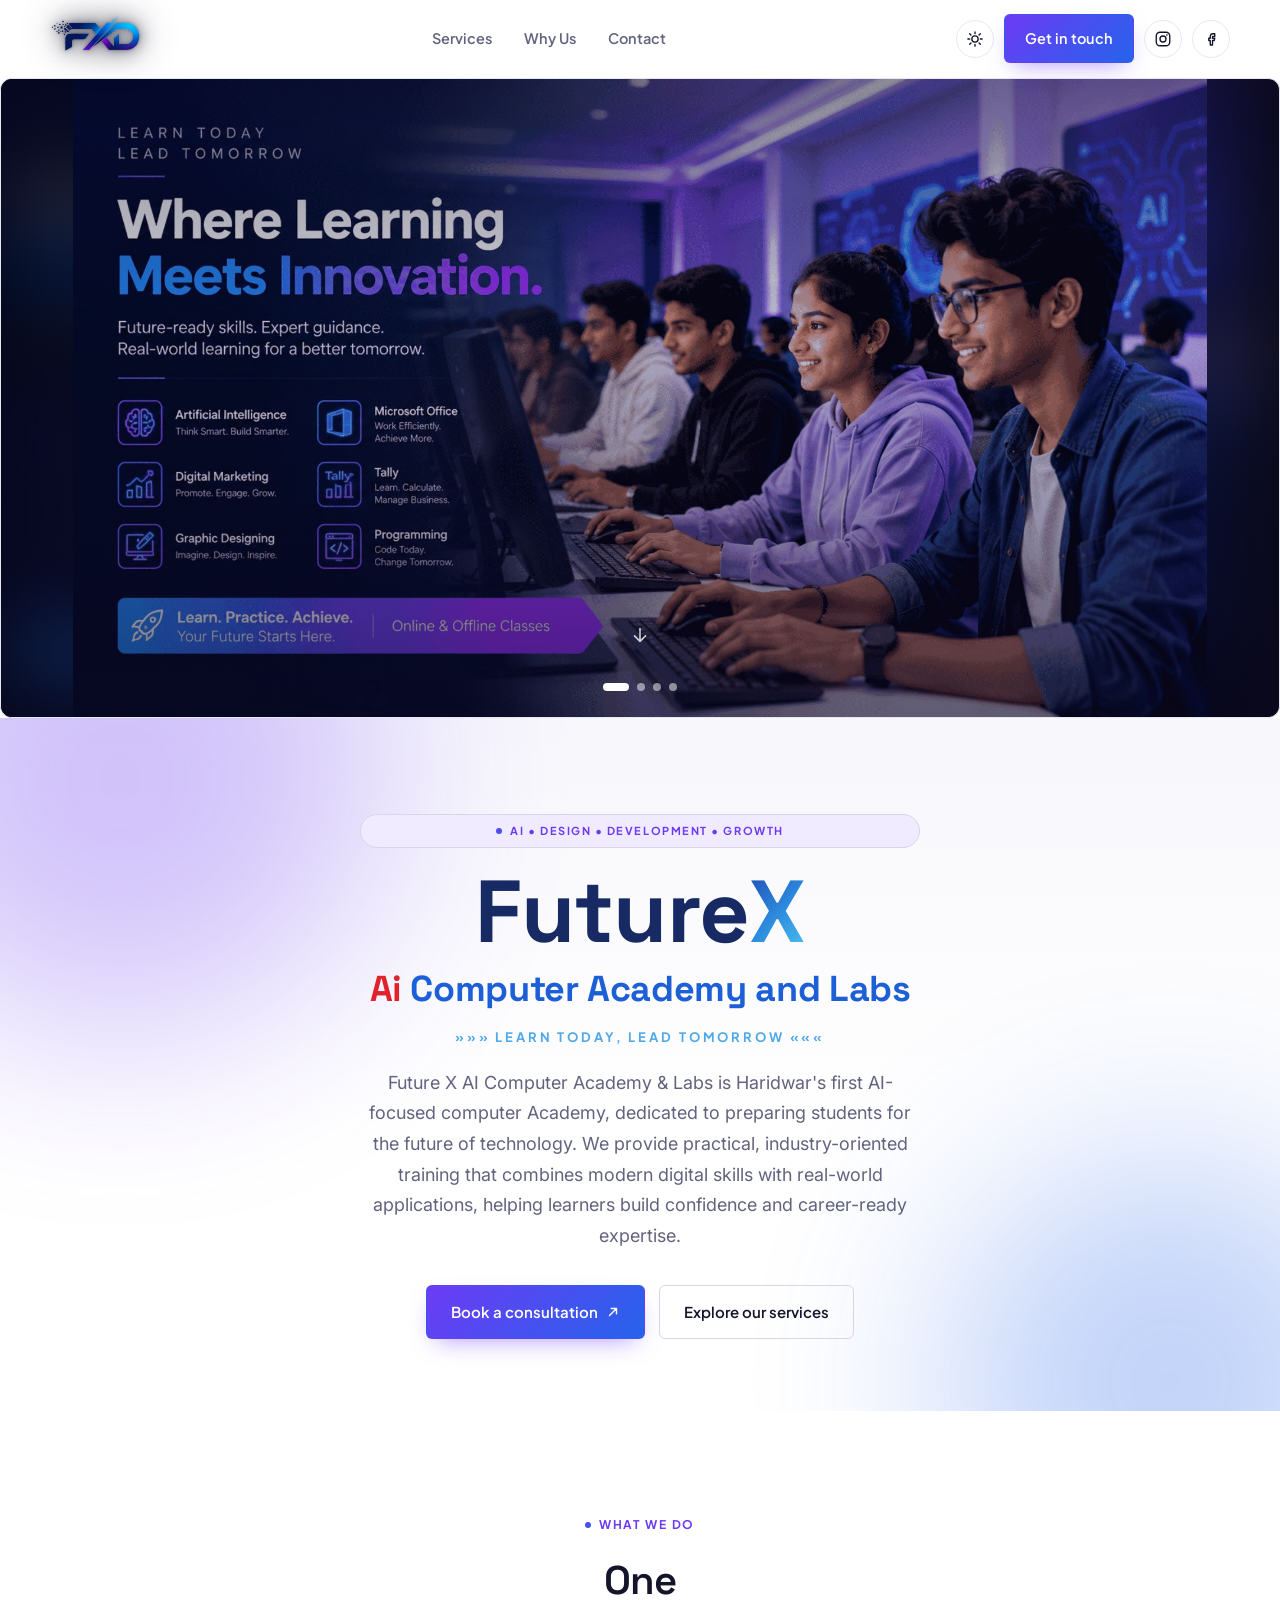
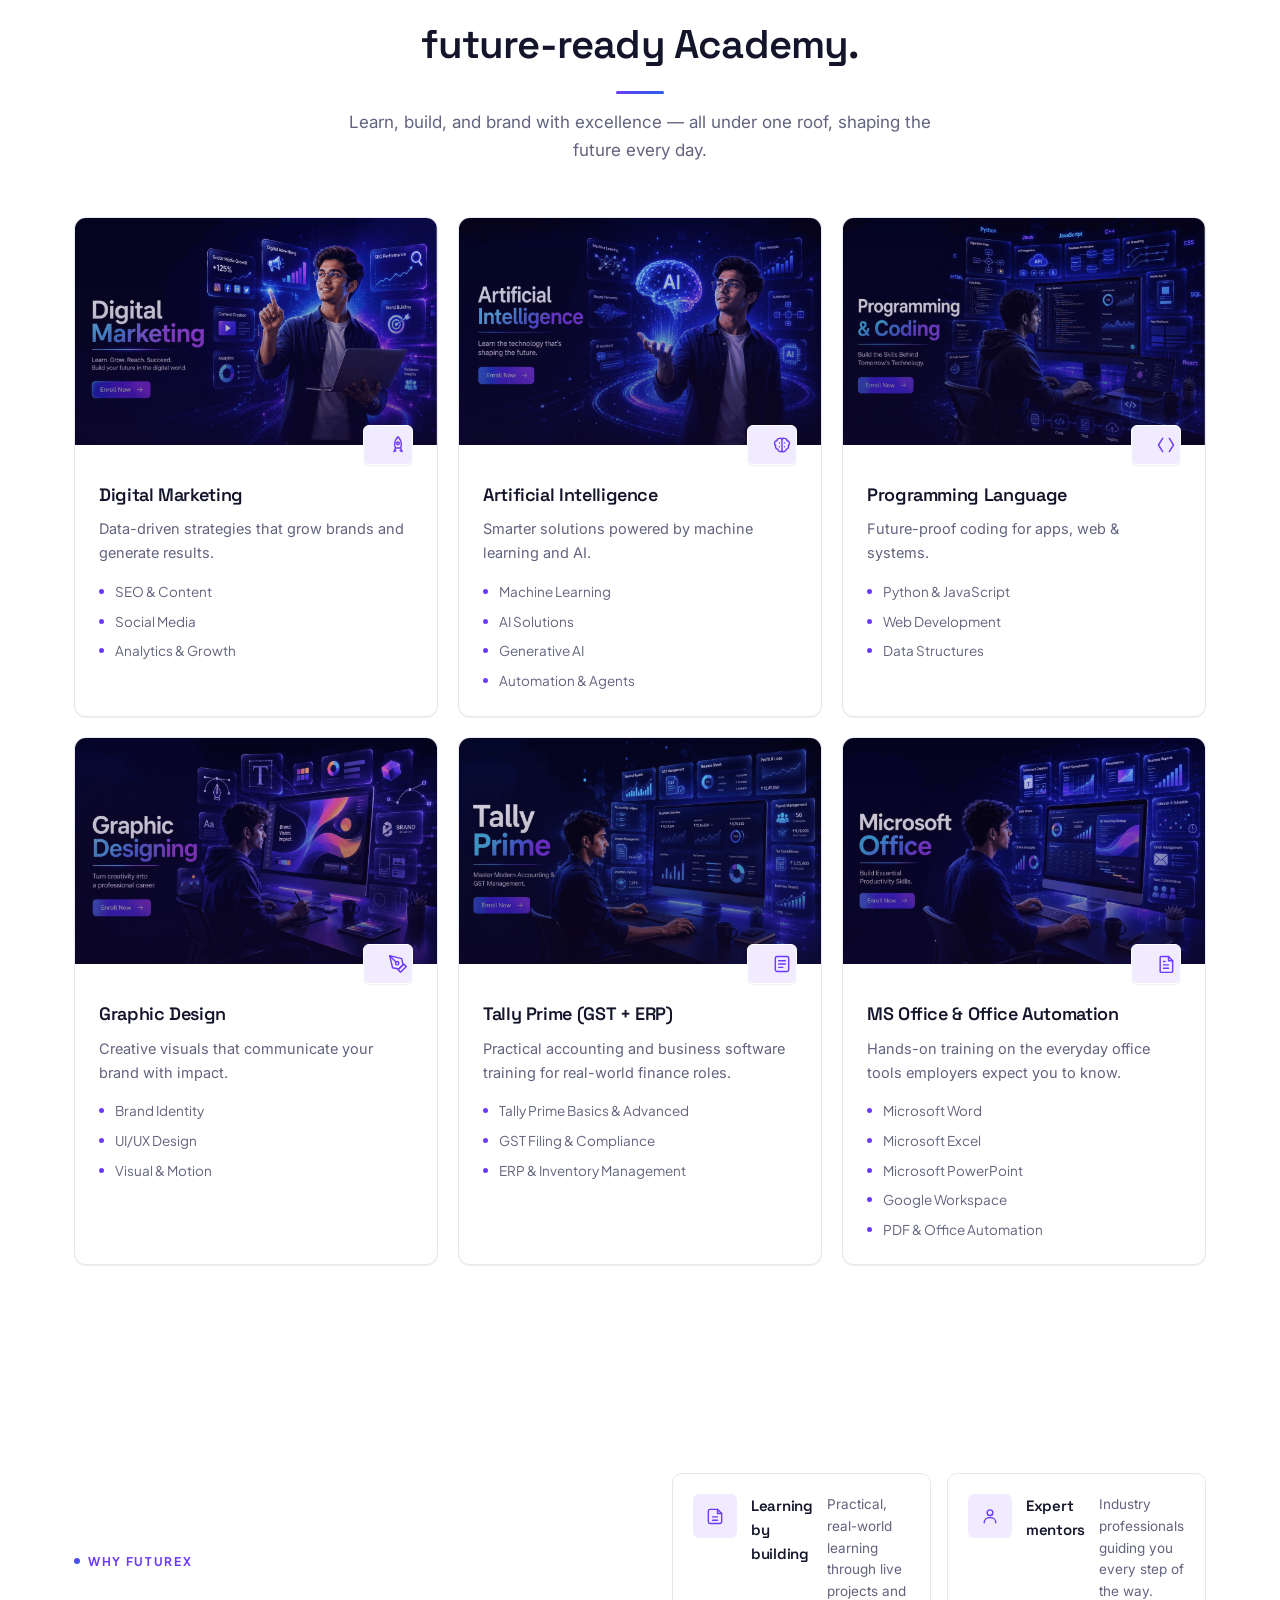
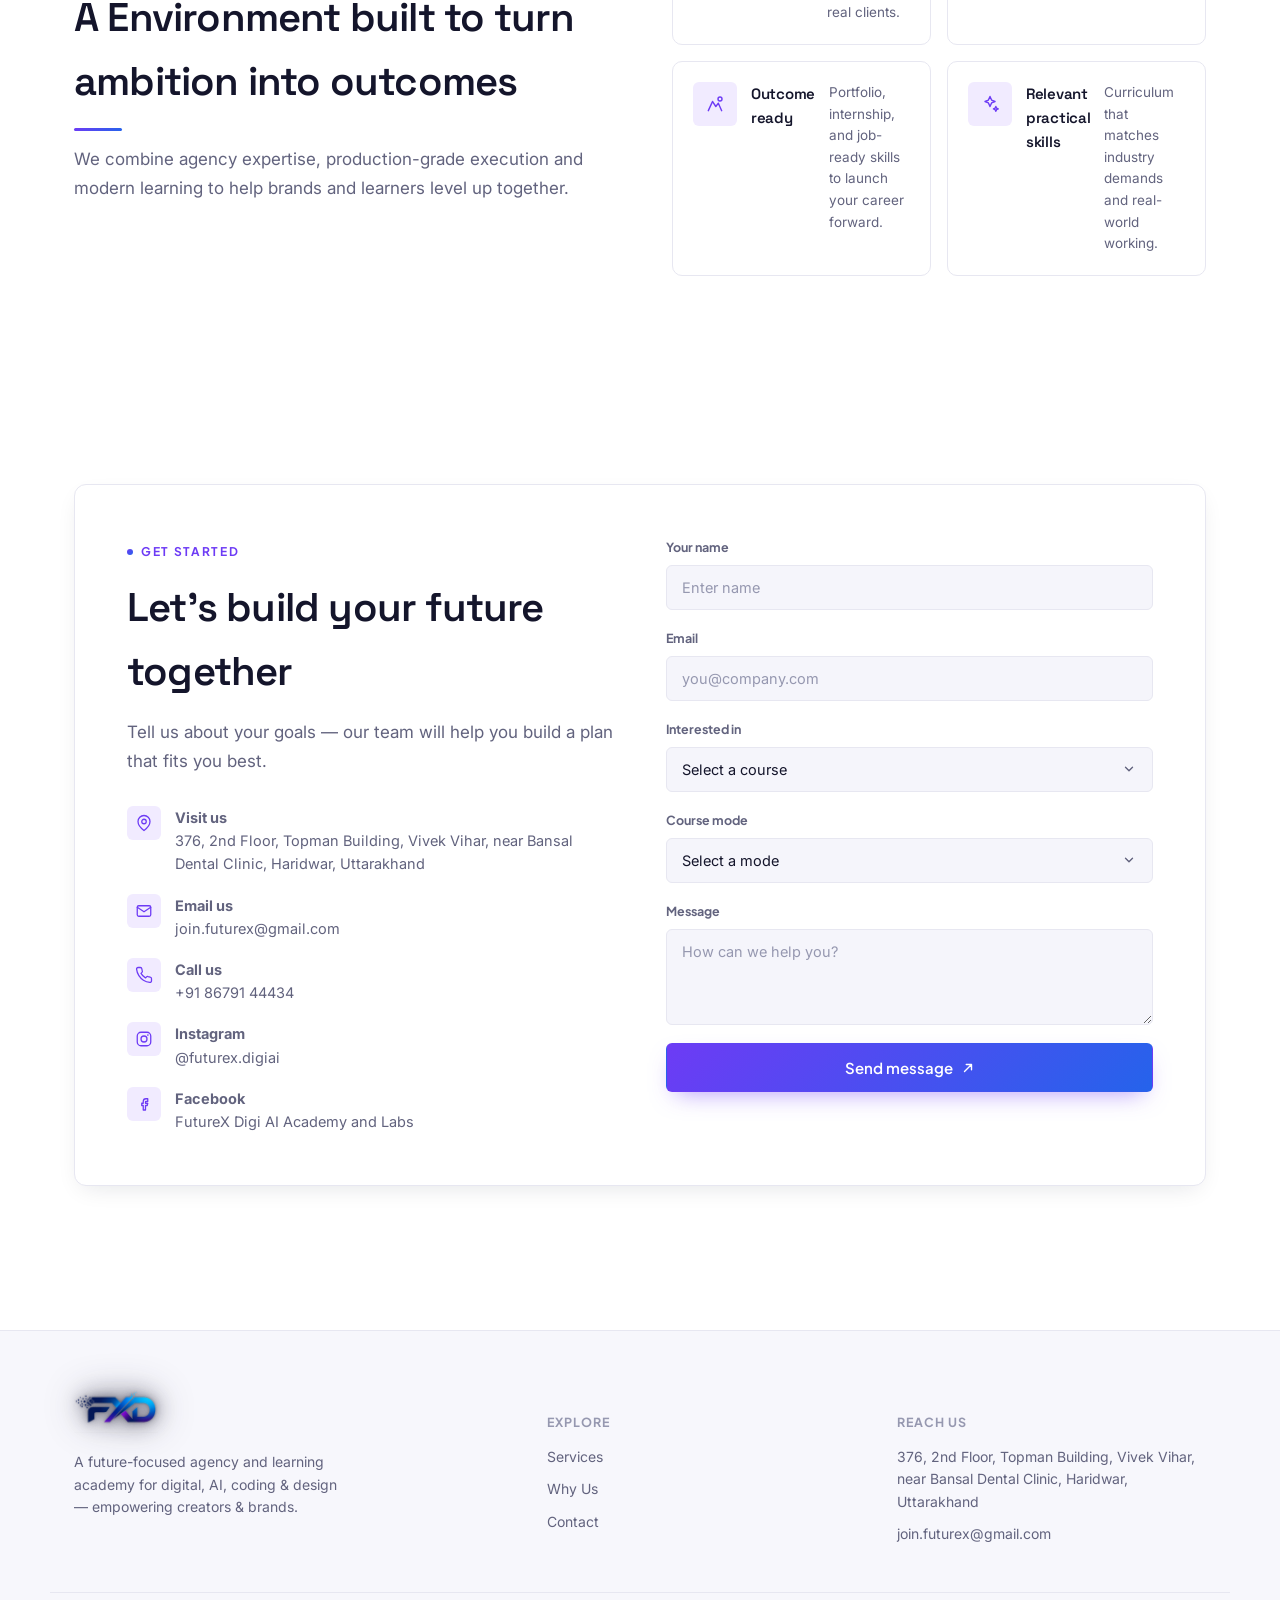
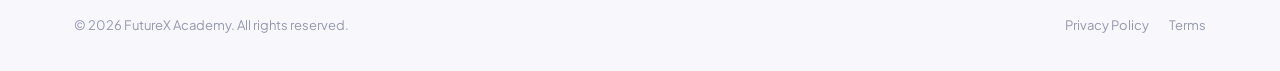
==== commit 4ee1e348: "sdsd" ====
--- a/futurex-single-file.html
+++ b/futurex-single-file.html
@@ -51,6 +51,11 @@
   --shadow-sm: 0 1px 2px rgba(20,21,43,0.04), 0 1px 1px rgba(20,21,43,0.03);
   --shadow-md: 0 8px 24px -8px rgba(20,21,43,0.12);
   --shadow-lg: 0 24px 60px -20px rgba(93,42,220,0.22);
+
+  /* Logo glow: dark halo in light mode (keeps light logo details
+     visible on white), flips to a white halo in dark mode (keeps
+     the logo's dark-navy strokes visible on dark backgrounds). */
+  --logo-glow: rgba(20,21,43,0.4);
 }
 
 /* =========================================================
@@ -59,6 +64,7 @@
    Resets to light on every new visit (no saved preference).
    ========================================================= */
 html[data-theme="dark"]{
+  --logo-glow: rgba(255,255,255,0.55);
   --bg: #14151F;
   --bg-soft: #191B27;
   --ink: #F2F2F7;
@@ -211,6 +217,11 @@
 .nav__links a:hover{ color: var(--ink); }
 .nav__links a:hover::after{ transform: scaleX(1); }
 .nav__actions{ display:flex; align-items:center; gap:10px; }
+@media (max-width: 420px){
+  .nav__actions{ gap:6px; }
+  .theme-toggle, .social-btn{ width:34px; height:34px; }
+  .nav__actions .btn--primary{ padding-left:14px; padding-right:14px; font-size:14px; }
+}
 .theme-toggle{
   display:grid; place-items:center; width:38px; height:38px; border-radius: 50%;
   border: 1px solid var(--border); background: var(--surface); color: var(--ink);
@@ -218,6 +229,13 @@
 }
 .theme-toggle:hover{ border-color: var(--border-hi); transform: translateY(-1px); }
 .theme-toggle svg{ display:block; }
+.social-btn{
+  display:grid; place-items:center; width:38px; height:38px; border-radius: 50%;
+  border: 1px solid var(--border); background: var(--surface); color: var(--ink);
+  cursor:pointer; flex-shrink:0; transition: border-color .2s ease, background .2s ease, transform .2s ease, color .2s ease;
+}
+.social-btn:hover{ border-color: var(--violet); color: var(--violet); transform: translateY(-1px); }
+.social-btn svg{ display:block; }
 .theme-toggle .icon-moon{ display:none; }
 html[data-theme="dark"] .theme-toggle .icon-sun{ display:none; }
 html[data-theme="dark"] .theme-toggle .icon-moon{ display:block; }
@@ -264,13 +282,24 @@
 }
 .nav__brand .brand-word{ font-size: 22px; }
 .footer__brand .brand-word{ font-size: 22px; }
+.nav__brand-img{
+  height: 46px; width:auto; display:block;
+  filter:
+    drop-shadow(0 0 1px var(--logo-glow))
+    drop-shadow(0 0 4px var(--logo-glow))
+    drop-shadow(0 0 10px var(--logo-glow))
+    drop-shadow(0 0 18px var(--logo-glow));
+  transition: filter .3s ease;
+}
+.footer__brand .nav__brand-img{ height: 42px; margin-bottom: 4px; }
 
 /* =========================================================
    Full-page photo slideshow
    ========================================================= */
 .fullpage-slideshow{
   position: relative; width: 100%; height: 72vh; min-height: 420px; max-height: 640px;
-  overflow: hidden; background: var(--ink);
+  overflow: hidden; background: #0B0C1A; /* fixed dark backdrop -- do not use var(--ink) here, it flips near-white in dark mode */
+  border: 1px solid var(--border); border-radius: var(--radius-lg);
 }
 .fullpage-slideshow__track{ position:absolute; inset:0; }
 .fullpage-slideshow__video{
@@ -280,10 +309,22 @@
 .fullpage-slideshow__video.is-hidden{ opacity:0; pointer-events:none; }
 .fullpage-slideshow__slide{
   position:absolute; inset:0; width:100%; height:100%;
-  background-size: cover; background-position: center; opacity:0;
-  transition: opacity 1.2s ease;
+  overflow:hidden; opacity:0; transition: opacity 1.2s ease;
 }
 .fullpage-slideshow__slide.is-active{ opacity:1; }
+/* Blurred, scaled-up copy of the same photo fills the space around the
+   sharp foreground image, replacing flat black letterbox bars with a
+   soft, on-brand backdrop instead. Real <img> tags (not CSS background
+   tricks) for reliable loading and easy debugging via DevTools/Network. */
+.fullpage-slideshow__bg{
+  position:absolute; inset:-40px; width:calc(100% + 80px); height:calc(100% + 80px);
+  object-fit:cover; z-index:0;
+  filter: blur(38px) saturate(1.35) brightness(.5);
+}
+.fullpage-slideshow__fg{
+  position:absolute; inset:0; width:100%; height:100%;
+  object-fit:contain; z-index:1;
+}
 .fullpage-slideshow__overlay{
   position:absolute; inset:0; z-index:1; pointer-events:none;
   background: linear-gradient(180deg, rgba(10,6,30,.45) 0%, rgba(10,6,30,.15) 40%, rgba(10,6,30,.55) 100%);
@@ -506,7 +547,7 @@
 <header class="nav" id="nav">
   <div class="nav__inner">
     <a href="#" class="nav__brand">
-      <span class="brand-word"><span class="brand-word__future">Future</span><span class="brand-word__x">X</span></span>
+      <img src="assets/images/logo/logo-mark.png" alt="FutureX" class="nav__brand-img">
     </a>
 
     <nav class="nav__links" aria-label="Primary">
@@ -521,6 +562,12 @@
         <svg class="icon-moon" viewBox="0 0 24 24" width="18" height="18" fill="none" stroke="currentColor" stroke-width="1.8" stroke-linecap="round" stroke-linejoin="round"><path d="M20 14.5A8.5 8.5 0 1 1 9.5 4a6.8 6.8 0 0 0 10.5 10.5z"/></svg>
       </button>
       <a href="#contact" class="btn btn--primary btn--magnetic">Get in touch</a>
+      <a href="https://www.instagram.com/futurex.digiai?igsh=enZ0Y2p0eXBpa2Fp" class="social-btn" target="_blank" rel="noopener noreferrer" aria-label="FutureX on Instagram">
+        <svg viewBox="0 0 24 24" width="18" height="18" fill="none" stroke="currentColor" stroke-width="1.8" stroke-linecap="round" stroke-linejoin="round"><rect x="3" y="3" width="18" height="18" rx="5"/><circle cx="12" cy="12" r="4"/><circle cx="17.2" cy="6.8" r="1.1" fill="currentColor" stroke="none"/></svg>
+      </a>
+      <a href="https://www.facebook.com/share/1ECa342fKd/" class="social-btn" target="_blank" rel="noopener noreferrer" aria-label="FutureX on Facebook">
+        <svg viewBox="0 0 24 24" width="18" height="18" fill="none" stroke="currentColor" stroke-width="1.8" stroke-linecap="round" stroke-linejoin="round"><path d="M15 8.5h2V5h-2.4C12.4 5 11 6.6 11 8.8V11H9v3h2v6h3v-6h2.3l.7-3H14V9c0-.5.3-.5.6-.5z"/></svg>
+      </a>
     </div>
 
     <button class="nav__toggle" id="navToggle" aria-label="Open menu" aria-expanded="false" aria-controls="navMobile">
@@ -746,6 +793,14 @@
             <span class="contact__ic"><svg viewBox="0 0 24 24" width="18" height="18" fill="none" stroke="currentColor" stroke-width="1.7" stroke-linecap="round" stroke-linejoin="round"><path d="M22 16.9v3a2 2 0 0 1-2.2 2 19.8 19.8 0 0 1-8.6-3 19.5 19.5 0 0 1-6-6A19.8 19.8 0 0 1 2.1 4.2 2 2 0 0 1 4.1 2h3a2 2 0 0 1 2 1.7c.1.9.3 1.8.6 2.7a2 2 0 0 1-.4 2.1L8 9.9a16 16 0 0 0 6 6l1.4-1.4a2 2 0 0 1 2.1-.4c.9.3 1.8.5 2.7.6a2 2 0 0 1 1.8 2z"/></svg></span>
             <span><strong>Call us</strong><br><a href="tel:+918679144434">+91 86791 44434</a></span>
           </li>
+          <li>
+            <span class="contact__ic"><svg viewBox="0 0 24 24" width="18" height="18" fill="none" stroke="currentColor" stroke-width="1.7" stroke-linecap="round" stroke-linejoin="round"><rect x="3" y="3" width="18" height="18" rx="5"/><circle cx="12" cy="12" r="4"/><circle cx="17.2" cy="6.8" r="1.1" fill="currentColor" stroke="none"/></svg></span>
+            <span><strong>Instagram</strong><br><a href="https://www.instagram.com/futurex.digiai?igsh=enZ0Y2p0eXBpa2Fp" target="_blank" rel="noopener noreferrer">@futurex.digiai</a></span>
+          </li>
+          <li>
+            <span class="contact__ic"><svg viewBox="0 0 24 24" width="18" height="18" fill="none" stroke="currentColor" stroke-width="1.7" stroke-linecap="round" stroke-linejoin="round"><path d="M15 8.5h2V5h-2.4C12.4 5 11 6.6 11 8.8V11H9v3h2v6h3v-6h2.3l.7-3H14V9c0-.5.3-.5.6-.5z"/></svg></span>
+            <span><strong>Facebook</strong><br><a href="https://www.facebook.com/share/1ECa342fKd/" target="_blank" rel="noopener noreferrer">FutureX Digi AI Academy and Labs</a></span>
+          </li>
         </ul>
       </div>
 
@@ -806,7 +861,7 @@
   <div class="footer__inner">
     <div class="footer__brand">
       <a href="#" class="nav__brand">
-          <span class="brand-word"><span class="brand-word__future">Future</span><span class="brand-word__x">X</span></span>
+          <img src="assets/images/logo/logo-mark.png" alt="FutureX" class="nav__brand-img">
       </a>
       <p>A future-focused agency and learning academy for digital, AI, coding &amp; design — empowering creators &amp; brands.</p>
     </div>
@@ -1209,23 +1264,59 @@
       });
     }
 
-    async function startPhotoSlideshow() {
+    // Find which numbered photos exist. Runs immediately, in parallel with
+    // the intro video, so the URLs are already known by the time the video
+    // hands off -- no lookup delay at the switch point.
+    async function findSlideUrls() {
       const found = [];
       for (let n = 1; n <= maxSlides; n++) {
         const url = await probeImage(n);
         if (!url) break; // stop at first gap in numbering
         found.push(url);
       }
+      return found;
+    }
+    const urlsReady = findSlideUrls();
+
+    // Loads a slide's actual image data only when it's about to be shown
+    // (plus a one-ahead prefetch), instead of requesting every photo at
+    // once on page load.
+    function loadSlide(slide, url, priority) {
+      if (slide.dataset.loaded) return;
+      slide.dataset.loaded = "1";
+      [slide.bgImg, slide.fgImg].forEach(img => {
+        if (priority) img.fetchPriority = "high";
+        img.src = url;
+        img.onerror = () => console.error("FutureX slideshow: image failed to load:", url);
+      });
+    }
+
+    async function startPhotoSlideshow() {
+      if (startPhotoSlideshow.started) return;
+      startPhotoSlideshow.started = true;
+
+      const found = await urlsReady;
       if (found.length === 0) return; // no photos uploaded yet
 
-      found.forEach((url, i) => {
+      const slideEls = found.map((url, i) => {
         const div = document.createElement("div");
         div.className = "fullpage-slideshow__slide" + (i === 0 ? " is-active" : "");
-        div.style.backgroundImage = `url("${url}")`;
+
+        const bg = document.createElement("img");
+        bg.className = "fullpage-slideshow__bg";
+        bg.alt = ""; bg.setAttribute("aria-hidden", "true");
+        const fg = document.createElement("img");
+        fg.className = "fullpage-slideshow__fg";
+        fg.alt = "FutureX Academy showcase photo " + (i + 1);
+
+        div.appendChild(bg);
+        div.appendChild(fg);
+        div.bgImg = bg; div.fgImg = fg;
         track.appendChild(div);
+        return div;
       });
-
-      const slideEls = Array.from(track.children);
+      loadSlide(slideEls[0], found[0], true);
+      if (found.length > 1) loadSlide(slideEls[1], found[1]); // prefetch next
 
       if (found.length > 1) {
         found.forEach((_, i) => {
@@ -1244,6 +1335,9 @@
           current = (index + slideEls.length) % slideEls.length;
           slideEls[current].classList.add("is-active");
           dotEls[current].classList.add("is-active");
+          loadSlide(slideEls[current], found[current]);
+          const next = (current + 1) % slideEls.length;
+          loadSlide(slideEls[next], found[next]); // stay one slide ahead
         }
 
         if (!prefersReducedMotion) {
@@ -1253,9 +1347,18 @@
     }
 
     function handOffToPhotos() {
-      if (!introVideo) { startPhotoSlideshow(); return; }
-      introVideo.classList.add("is-hidden");
-      setTimeout(() => introVideo.remove(), 1000); // after fade-out transition
+      if (handOffToPhotos.done) return; // guard: never run this twice
+      handOffToPhotos.done = true;
+
+      if (introVideo) {
+        introVideo.classList.add("is-hidden");
+        introVideo.pause();
+        setTimeout(() => {
+          introVideo.removeAttribute("src"); // fully unload -- can never play again
+          introVideo.load();
+          introVideo.remove();
+        }, 1000); // after fade-out transition
+      }
       startPhotoSlideshow();
     }
 
@@ -1264,6 +1367,10 @@
       introVideo.addEventListener("ended", handOffToPhotos, { once: true });
       // If the video file is missing/fails to load, skip straight to photos.
       introVideo.addEventListener("error", handOffToPhotos, { once: true });
+      // Safety net: if the video ever hangs/stalls and never fires ended
+      // or error (e.g. a codec or local-file quirk), force the handoff
+      // after 15s so the page is never stuck showing just the video.
+      setTimeout(handOffToPhotos, 15000);
       // Respect reduced-motion preference -- skip the video and go straight to photos.
       if (prefersReducedMotion) {
         handOffToPhotos();
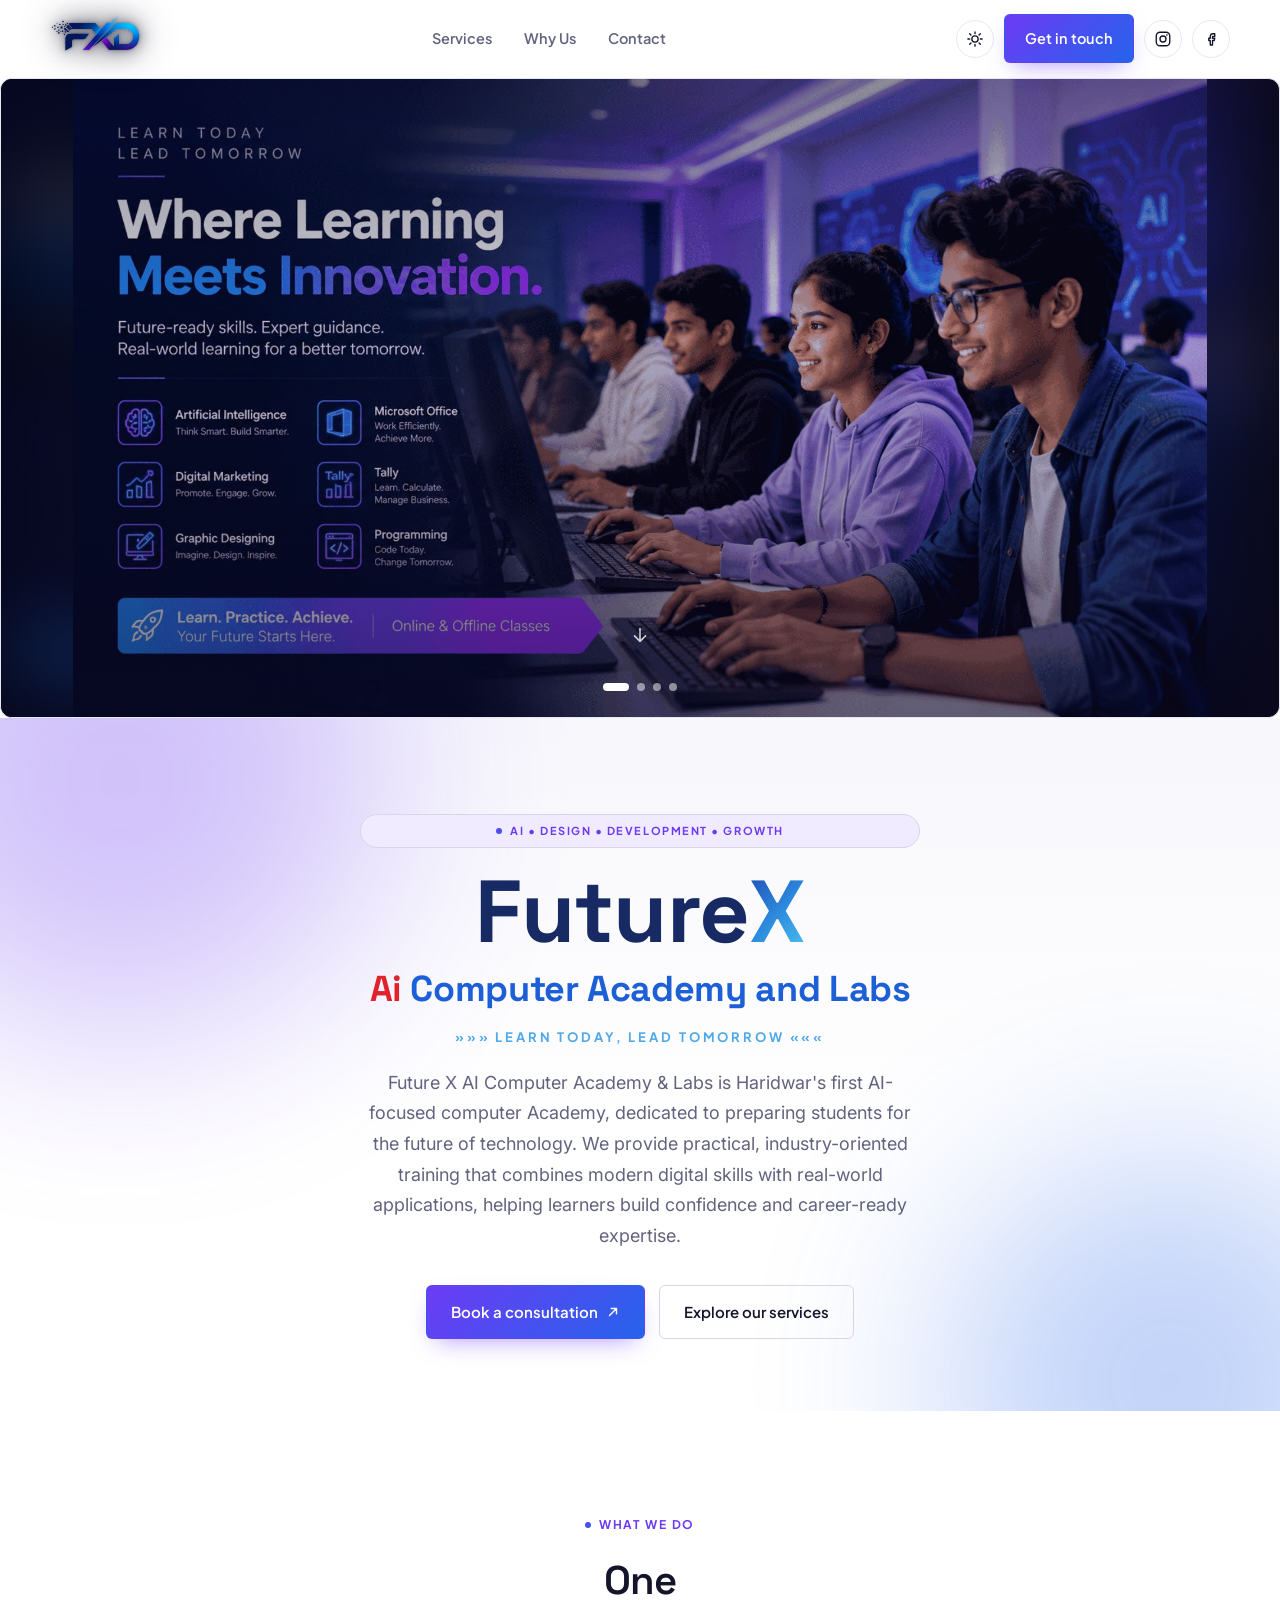
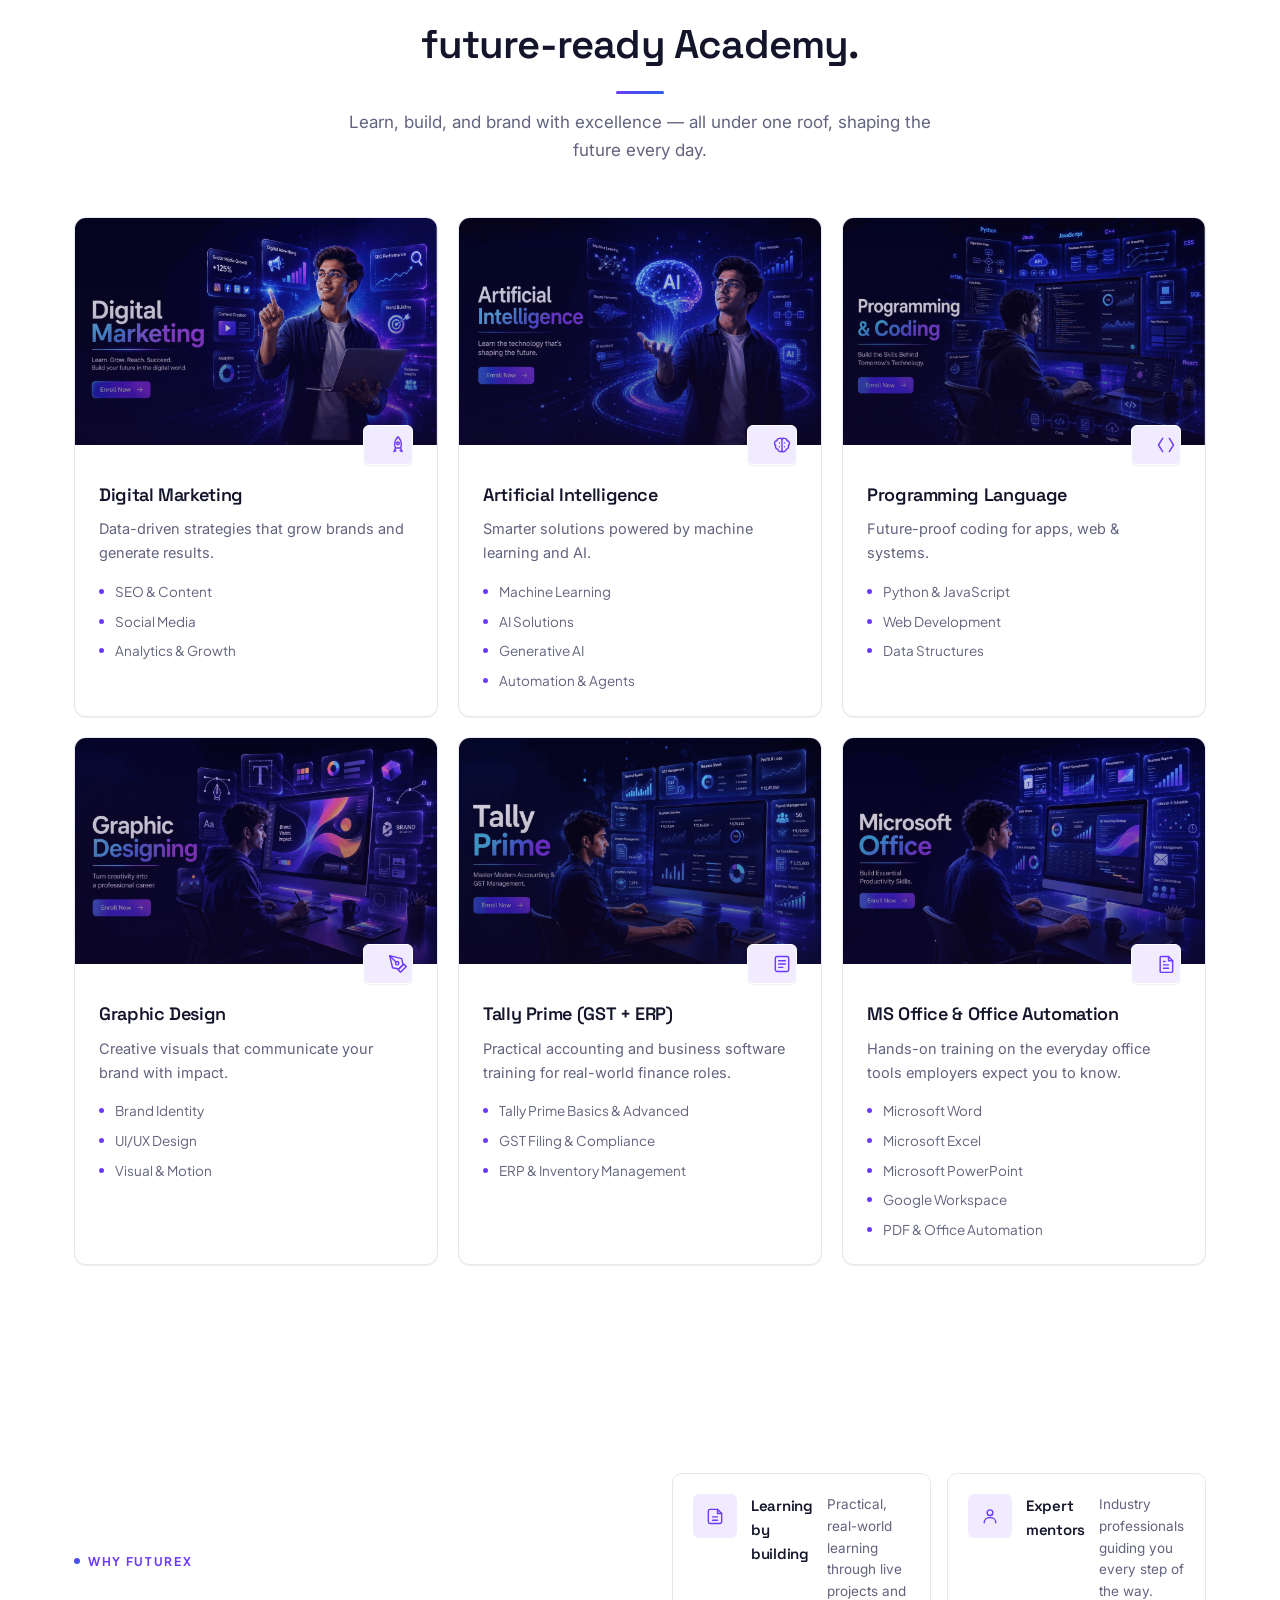
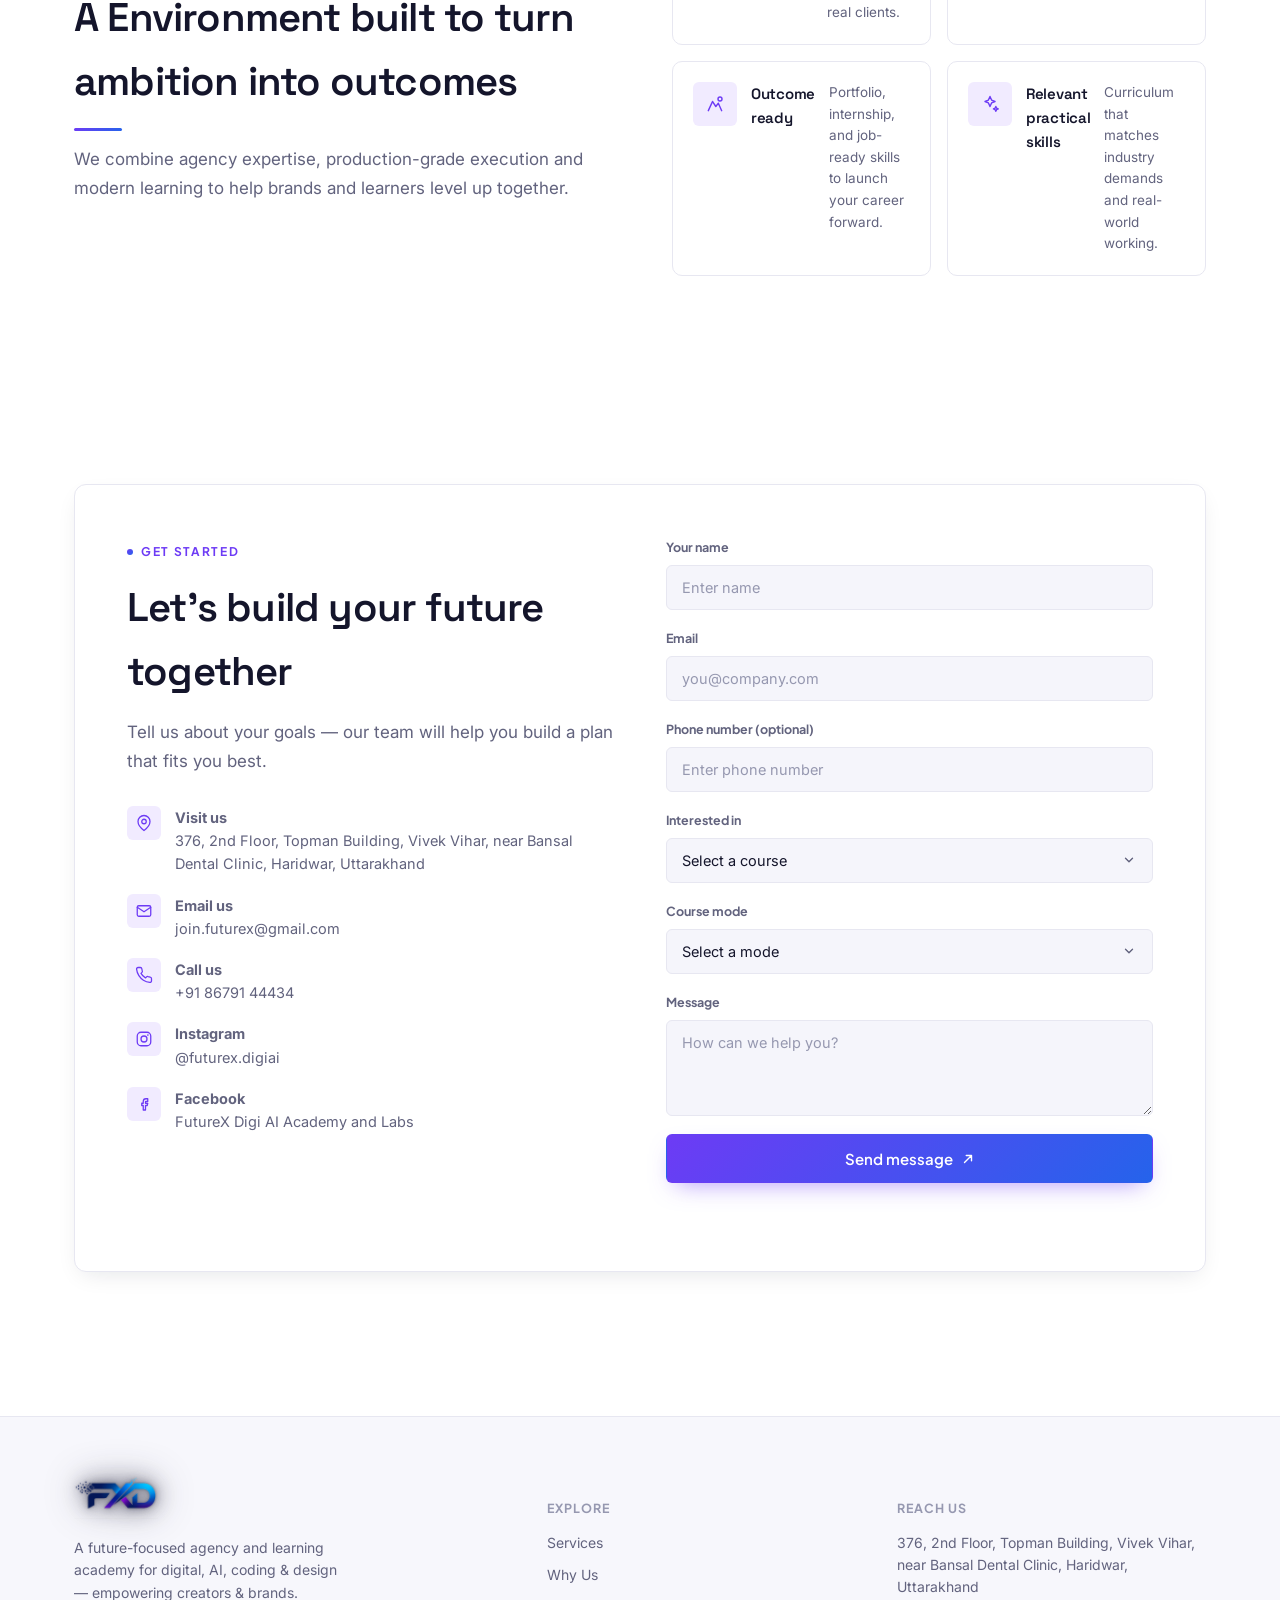
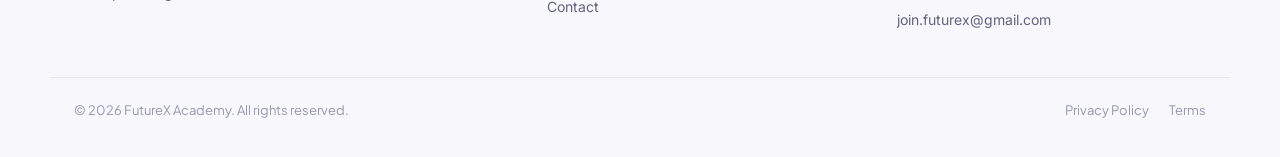
==== commit 121a6886: "hh" ====
--- a/futurex-single-file.html
+++ b/futurex-single-file.html
@@ -814,6 +814,10 @@
           <label for="f-email">Email</label>
           <input type="email" id="f-email" name="email" placeholder="you@company.com" required autocomplete="email">
           <span class="field__err">Enter a valid email</span>
+        </div>
+        <div class="field">
+          <label for="f-phone">Phone number (optional)</label>
+          <input type="tel" id="f-phone" name="phone" placeholder="Enter phone number" autocomplete="tel">
         </div>
         <div class="field">
           <label for="f-interest">Interested in</label>
@@ -1181,6 +1185,7 @@
         const payload = {
           name: form.querySelector("[name=name]").value.trim(),
           email: form.querySelector("[name=email]").value.trim(),
+          phone: form.querySelector("[name=phone]") ? form.querySelector("[name=phone]").value.trim() : "",
           interested_in: form.querySelector("[name=interest]").value.trim(),
           course_mode: form.querySelector("[name=mode]").value.trim(),
           message: form.querySelector("[name=message]").value.trim()
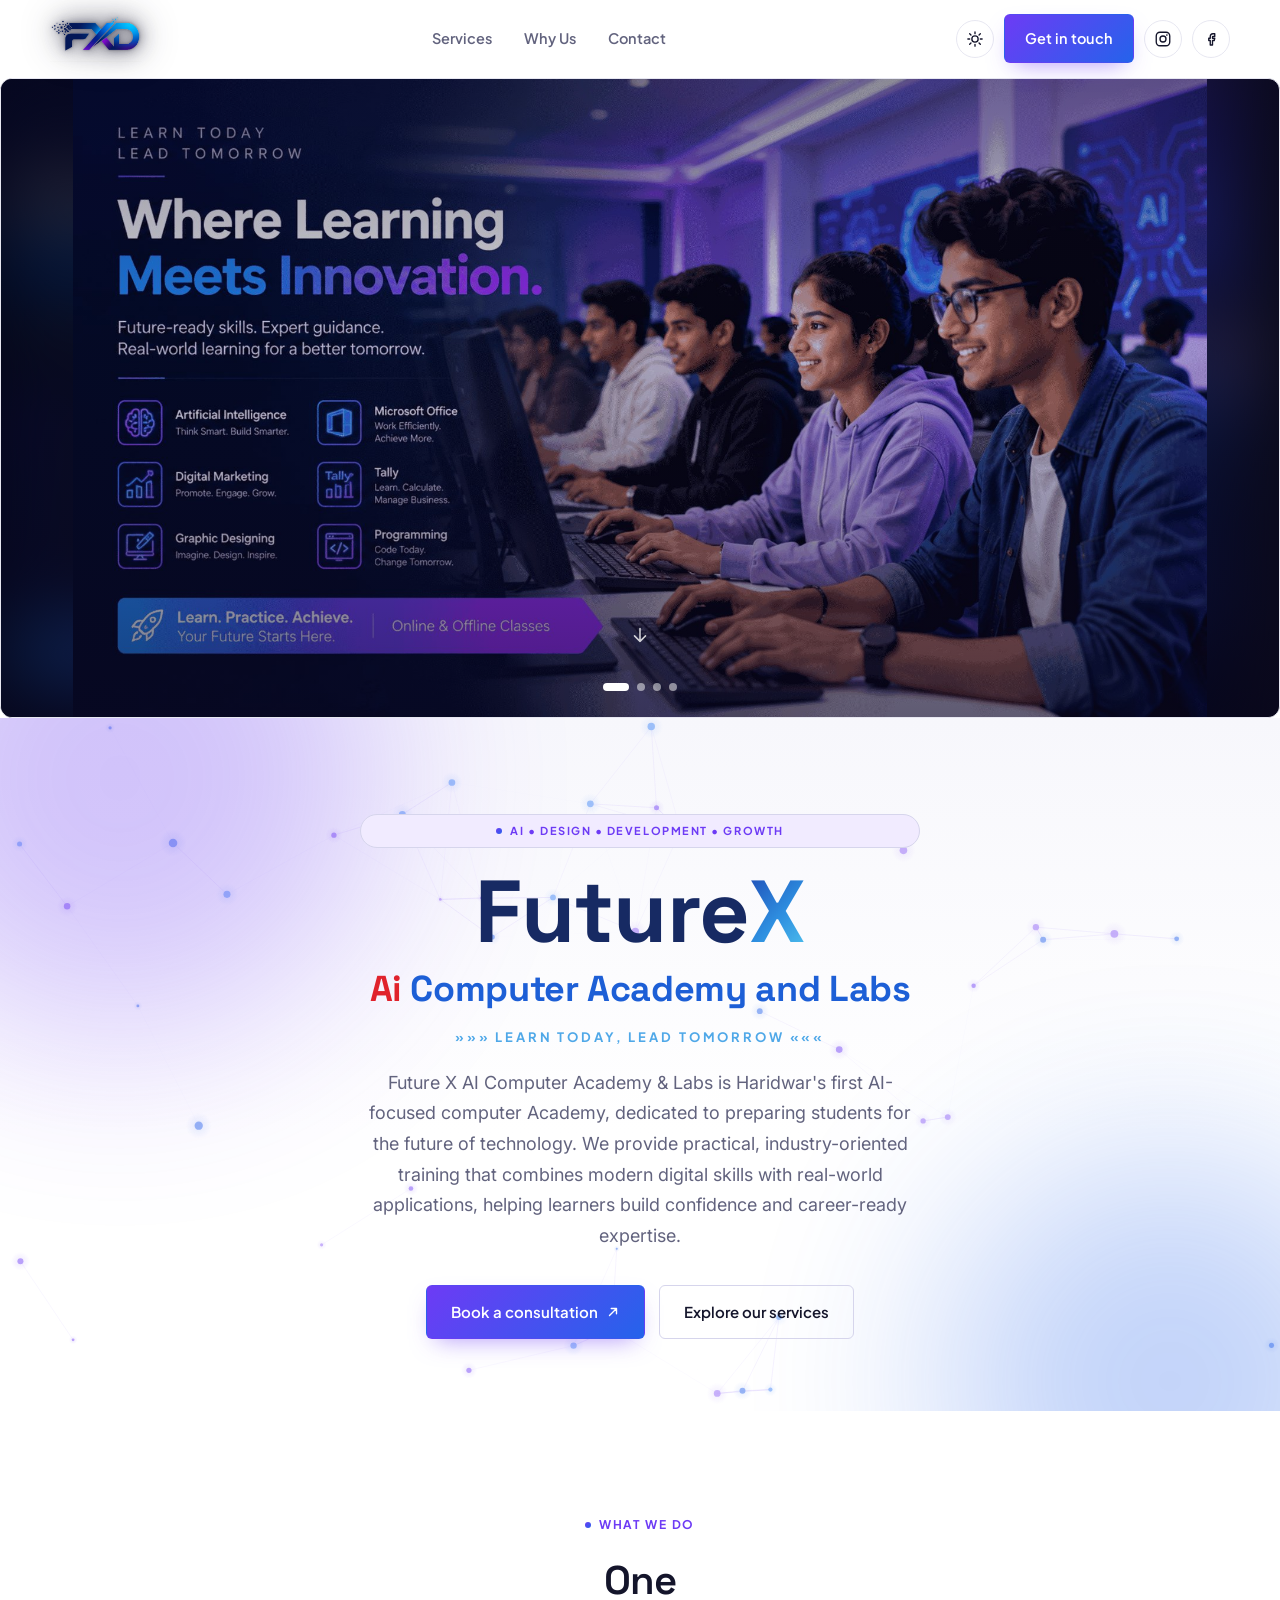
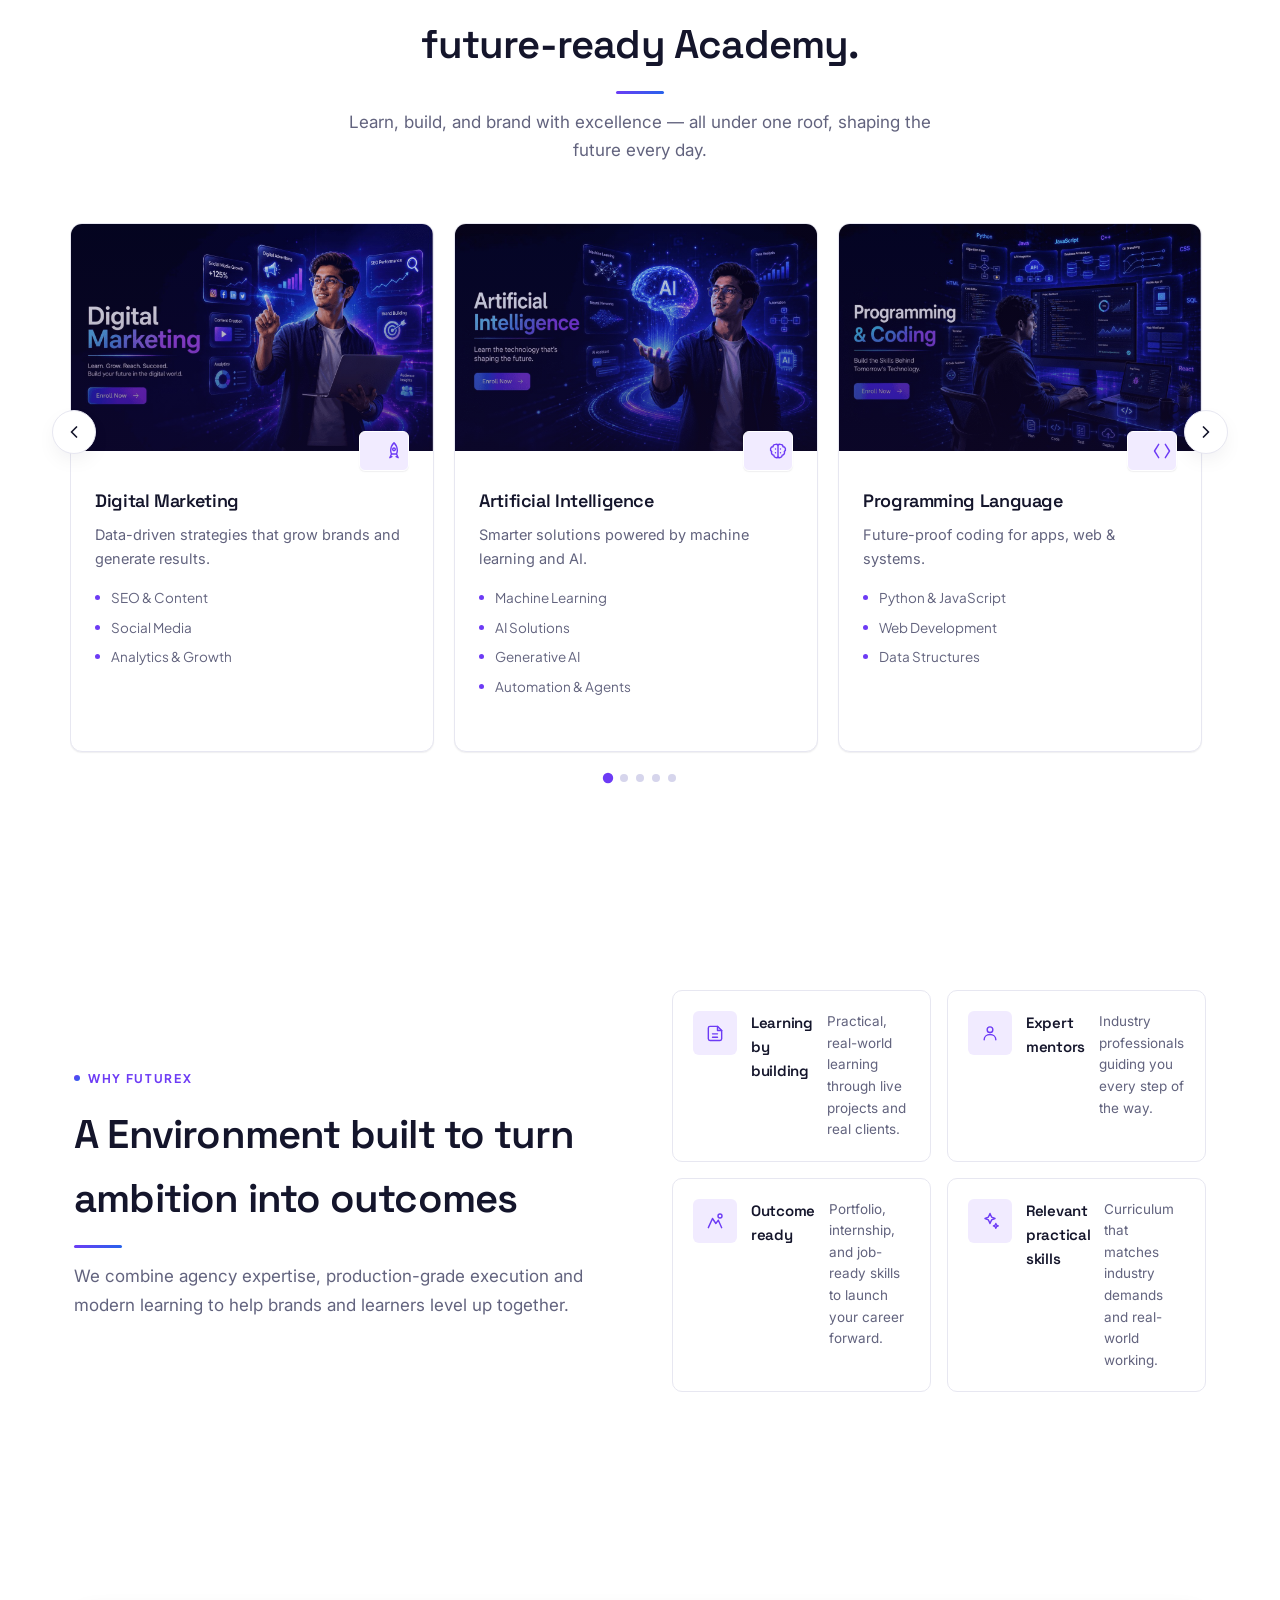
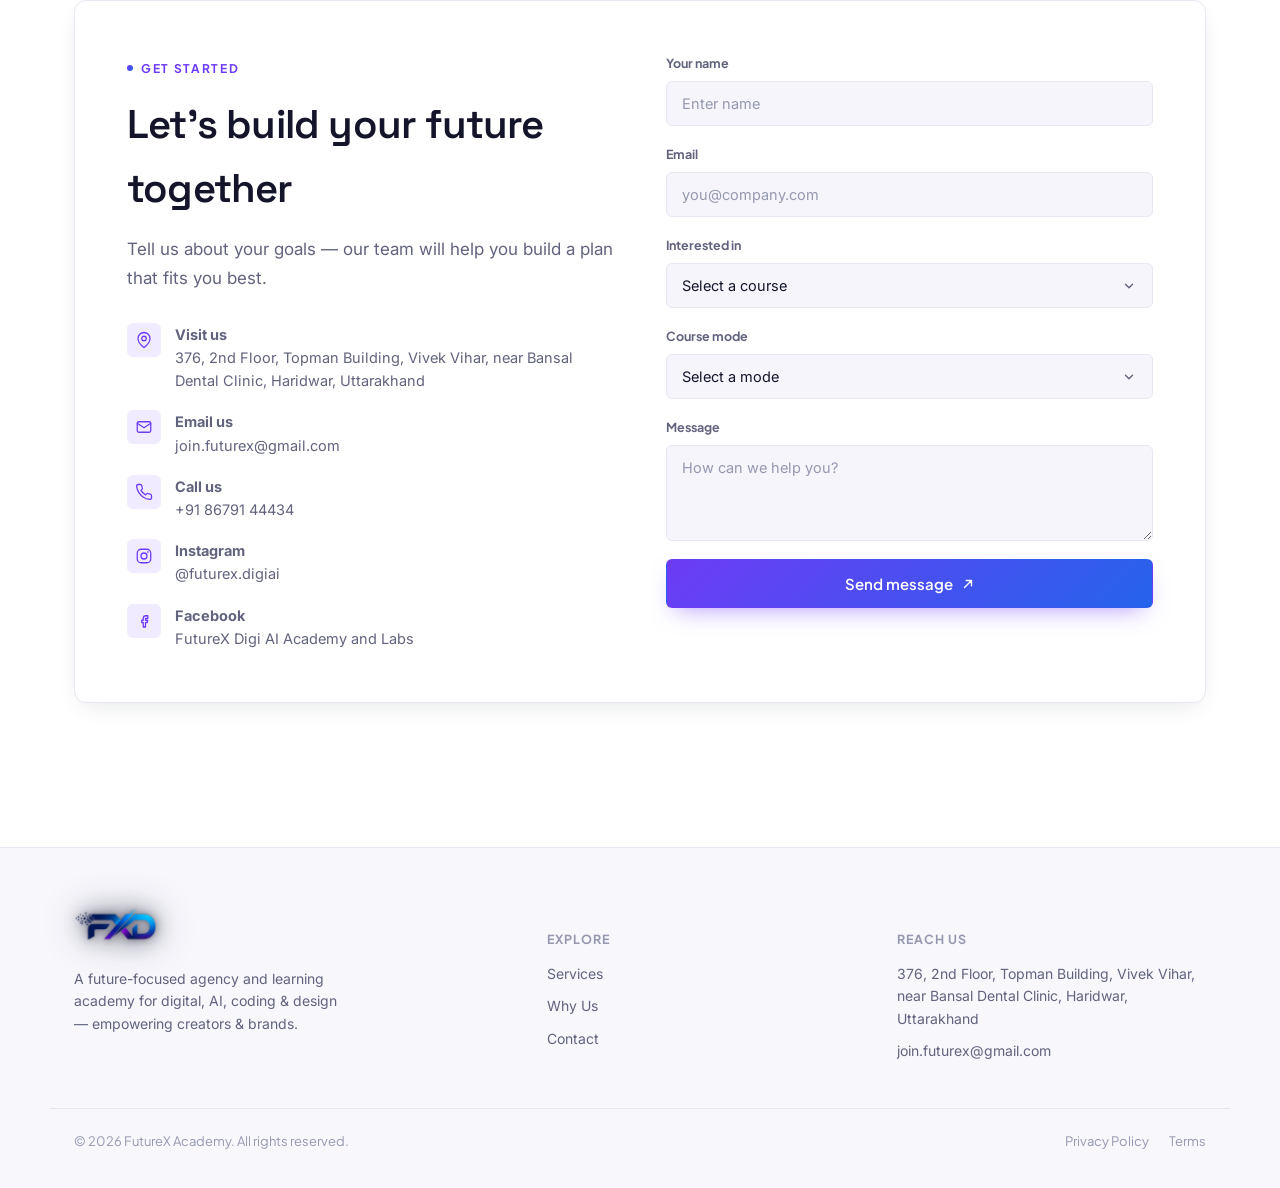
==== commit 5c86685a: "ss" ====
--- a/futurex-single-file.html
+++ b/futurex-single-file.html
@@ -160,6 +160,43 @@
 .grid--4{ grid-template-columns: repeat(4, 1fr); }
 .grid--6{ grid-template-columns: repeat(3, 1fr); }
 
+/* Swipeable course carousel widget */
+.carousel{ position:relative; }
+.carousel__track{
+  display:flex; gap:20px; overflow-x:auto; scroll-snap-type:x mandatory;
+  scroll-behavior:smooth; padding:6px 4px 18px; margin:0 -4px;
+  -webkit-overflow-scrolling:touch; scrollbar-width:none; cursor:grab;
+}
+.carousel__track::-webkit-scrollbar{ display:none; }
+.carousel__track.is-dragging{ cursor:grabbing; scroll-snap-type:none; user-select:none; }
+.carousel__track > .card{
+  flex:0 0 calc((100% - 40px) / 3); scroll-snap-align:start; min-width:0;
+}
+.carousel__arrow{
+  position:absolute; top:38%; transform:translateY(-50%); z-index:5;
+  width:44px; height:44px; border-radius:50%; display:grid; place-items:center;
+  background:var(--surface); border:1px solid var(--border); color:var(--ink);
+  box-shadow:var(--shadow-md); cursor:pointer; transition:transform .2s var(--ease), border-color .2s ease, opacity .2s ease;
+}
+.carousel__arrow:hover{ transform:translateY(-50%) scale(1.08); border-color:var(--border-hi); }
+.carousel__arrow--prev{ left:-22px; }
+.carousel__arrow--next{ right:-22px; }
+.carousel__arrow[disabled]{ opacity:.35; cursor:default; pointer-events:none; }
+.carousel__dots{ display:flex; justify-content:center; gap:8px; margin-top:4px; }
+.carousel__dots button{
+  width:8px; height:8px; border-radius:50%; border:none; padding:0;
+  background:var(--border-hi); cursor:pointer; transition:transform .2s ease, background .2s ease;
+}
+.carousel__dots button.is-active{ background:var(--violet); transform:scale(1.3); }
+.card__art--icon{ display:grid; place-items:center; color:var(--ic); background:var(--tint); }
+@media (max-width: 980px){ .carousel__track > .card{ flex:0 0 calc((100% - 20px) / 2); } }
+@media (max-width: 560px){
+  .carousel__track > .card{ flex:0 0 88%; }
+  .carousel__arrow{ width:38px; height:38px; }
+  .carousel__arrow--prev{ left:-10px; }
+  .carousel__arrow--next{ right:-10px; }
+}
+
 .accent-bar{
   display:block; width:48px; height:3px; margin-top:14px; border-radius:99px;
   background: var(--grad-brand);
@@ -639,7 +676,15 @@
       <p class="section__sub">Learn, build, and brand with excellence — all under one roof, shaping the future every day.</p>
     </div>
 
-    <div class="grid grid--6" id="disciplineGrid">
+    <div class="carousel" id="disciplineCarousel">
+      <button type="button" class="carousel__arrow carousel__arrow--prev" id="disciplinePrev" aria-label="Previous courses">
+        <svg viewBox="0 0 24 24" width="20" height="20" fill="none" stroke="currentColor" stroke-width="2" stroke-linecap="round" stroke-linejoin="round"><path d="M15 18l-6-6 6-6"/></svg>
+      </button>
+      <button type="button" class="carousel__arrow carousel__arrow--next" id="disciplineNext" aria-label="Next courses">
+        <svg viewBox="0 0 24 24" width="20" height="20" fill="none" stroke="currentColor" stroke-width="2" stroke-linecap="round" stroke-linejoin="round"><path d="M9 18l6-6-6-6"/></svg>
+      </button>
+
+      <div class="carousel__track" id="disciplineGrid">
       <article class="card reveal" style="--d:0">
         <div class="card__art"><img src="assets/images/site-photos/card-digital-marketing-16x10.jpg" alt="Digital marketing campaign visual" loading="lazy"></div>
         <div class="card__icon" style="--tint:#7B5CFF1f;--ic:#B6A6FF">
@@ -726,6 +771,25 @@
           <li>PDF &amp; Office Automation</li>
         </ul>
       </article>
+
+      <article class="card reveal" style="--d:6">
+        <div class="card__art card__art--icon" style="--tint:#7B5CFF1f;--ic:#B6A6FF">
+          <svg viewBox="0 0 24 24" width="46" height="46" fill="none" stroke="currentColor" stroke-width="1.4" stroke-linecap="round" stroke-linejoin="round"><path d="M3 3h13l5 5v13H3z"/><path d="M16 3v5h5"/><path d="M7 12h6M7 15.5h9M7 8.5h4"/><circle cx="14" cy="17.5" r="2.1"/><path d="M14 15.4v.6M14 18.5v.6M16.1 17.5h-.6M12.5 17.5h-.6"/></svg>
+        </div>
+        <div class="card__icon" style="--tint:#7B5CFF1f;--ic:#B6A6FF">
+          <svg viewBox="0 0 24 24" width="20" height="20" fill="none" stroke="currentColor" stroke-width="1.7" stroke-linecap="round" stroke-linejoin="round"><path d="M4 4h16v16H4z"/><path d="M4 9h16M9 4v16"/></svg>
+        </div>
+        <h3>AutoCAD</h3>
+        <p>Precision 2D drafting and 3D modeling for design and engineering careers.</p>
+        <ul class="card__list">
+          <li>2D Drafting &amp; Layouts</li>
+          <li>3D Modeling</li>
+          <li>Architectural &amp; Mechanical Design</li>
+        </ul>
+      </article>
+      </div>
+
+      <div class="carousel__dots" id="disciplineDots"></div>
     </div>
   </section>
 
@@ -816,10 +880,6 @@
           <span class="field__err">Enter a valid email</span>
         </div>
         <div class="field">
-          <label for="f-phone">Phone number (optional)</label>
-          <input type="tel" id="f-phone" name="phone" placeholder="Enter phone number" autocomplete="tel">
-        </div>
-        <div class="field">
           <label for="f-interest">Interested in</label>
           <select id="f-interest" name="interest" required>
             <option value="" disabled selected>Select a course</option>
@@ -829,6 +889,7 @@
             <option>Graphic Design</option>
             <option>MS Office &amp; Office Automation</option>
             <option>Tally Prime (GST + ERP)</option>
+            <option>AutoCAD</option>
             <option>Something else</option>
           </select>
           <span class="field__err">Please select an option</span>
@@ -941,6 +1002,94 @@
       });
     }, { threshold: 0.15, rootMargin: "0px 0px -40px 0px" });
     revealEls.forEach(el => io.observe(el));
+  }
+
+  /* ---------------------------------------------------------
+     Courses carousel (manual swipe / drag / arrow widget)
+  --------------------------------------------------------- */
+  const carouselTrack = document.getElementById("disciplineGrid");
+  const carouselPrev = document.getElementById("disciplinePrev");
+  const carouselNext = document.getElementById("disciplineNext");
+  const carouselDots = document.getElementById("disciplineDots");
+
+  if (carouselTrack && carouselPrev && carouselNext) {
+    const slides = Array.from(carouselTrack.children);
+
+    const getStep = () => {
+      const first = slides[0];
+      if (!first) return carouselTrack.clientWidth;
+      const style = window.getComputedStyle(carouselTrack);
+      const gap = parseFloat(style.columnGap || style.gap || "20") || 20;
+      return first.getBoundingClientRect().width + gap;
+    };
+
+    const perView = () => Math.max(1, Math.round(carouselTrack.clientWidth / getStep()));
+
+    const buildDots = () => {
+      carouselDots.innerHTML = "";
+      const pages = Math.max(1, slides.length - perView() + 1);
+      for (let i = 0; i < pages; i++) {
+        const dot = document.createElement("button");
+        dot.type = "button";
+        dot.setAttribute("aria-label", `Go to course ${i + 1}`);
+        dot.addEventListener("click", () => {
+          carouselTrack.scrollTo({ left: i * getStep(), behavior: "smooth" });
+        });
+        carouselDots.appendChild(dot);
+      }
+    };
+
+    const updateUI = () => {
+      const max = carouselTrack.scrollWidth - carouselTrack.clientWidth - 2;
+      carouselPrev.disabled = carouselTrack.scrollLeft <= 2;
+      carouselNext.disabled = carouselTrack.scrollLeft >= max;
+
+      const dots = Array.from(carouselDots.children);
+      if (dots.length) {
+        const index = Math.round(carouselTrack.scrollLeft / getStep());
+        dots.forEach((d, i) => d.classList.toggle("is-active", i === Math.min(index, dots.length - 1)));
+      }
+    };
+
+    carouselPrev.addEventListener("click", () => {
+      carouselTrack.scrollBy({ left: -getStep(), behavior: "smooth" });
+    });
+    carouselNext.addEventListener("click", () => {
+      carouselTrack.scrollBy({ left: getStep(), behavior: "smooth" });
+    });
+
+    let scrollTicking = false;
+    carouselTrack.addEventListener("scroll", () => {
+      if (!scrollTicking) {
+        window.requestAnimationFrame(() => { updateUI(); scrollTicking = false; });
+        scrollTicking = true;
+      }
+    }, { passive: true });
+
+    let isDown = false, startX = 0, startScroll = 0;
+    carouselTrack.addEventListener("pointerdown", (e) => {
+      isDown = true;
+      startX = e.clientX;
+      startScroll = carouselTrack.scrollLeft;
+      carouselTrack.classList.add("is-dragging");
+    });
+    window.addEventListener("pointermove", (e) => {
+      if (!isDown) return;
+      carouselTrack.scrollLeft = startScroll - (e.clientX - startX);
+    });
+    window.addEventListener("pointerup", () => {
+      isDown = false;
+      carouselTrack.classList.remove("is-dragging");
+    });
+
+    let resizeTimer;
+    window.addEventListener("resize", () => {
+      clearTimeout(resizeTimer);
+      resizeTimer = setTimeout(() => { buildDots(); updateUI(); }, 150);
+    });
+
+    buildDots();
+    updateUI();
   }
 
   /* ---------------------------------------------------------
@@ -1185,7 +1334,6 @@
         const payload = {
           name: form.querySelector("[name=name]").value.trim(),
           email: form.querySelector("[name=email]").value.trim(),
-          phone: form.querySelector("[name=phone]") ? form.querySelector("[name=phone]").value.trim() : "",
           interested_in: form.querySelector("[name=interest]").value.trim(),
           course_mode: form.querySelector("[name=mode]").value.trim(),
           message: form.querySelector("[name=message]").value.trim()
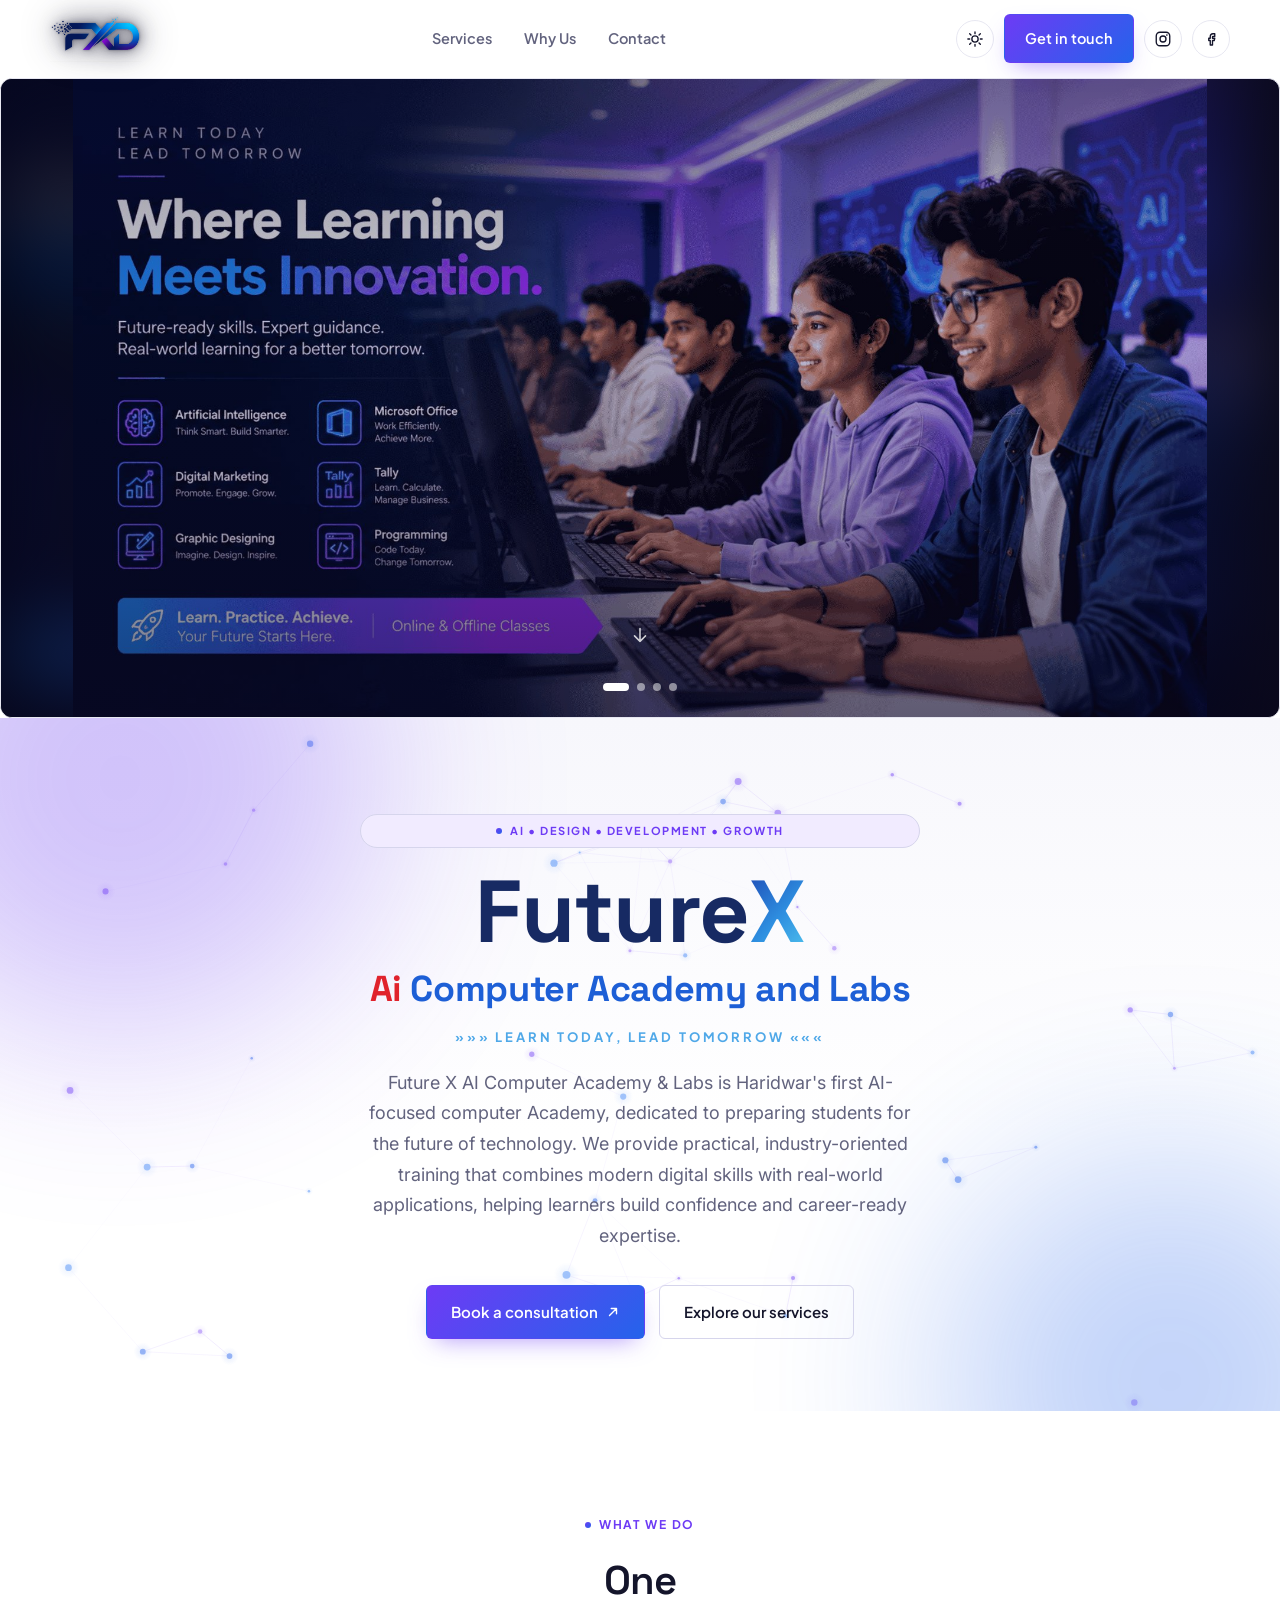
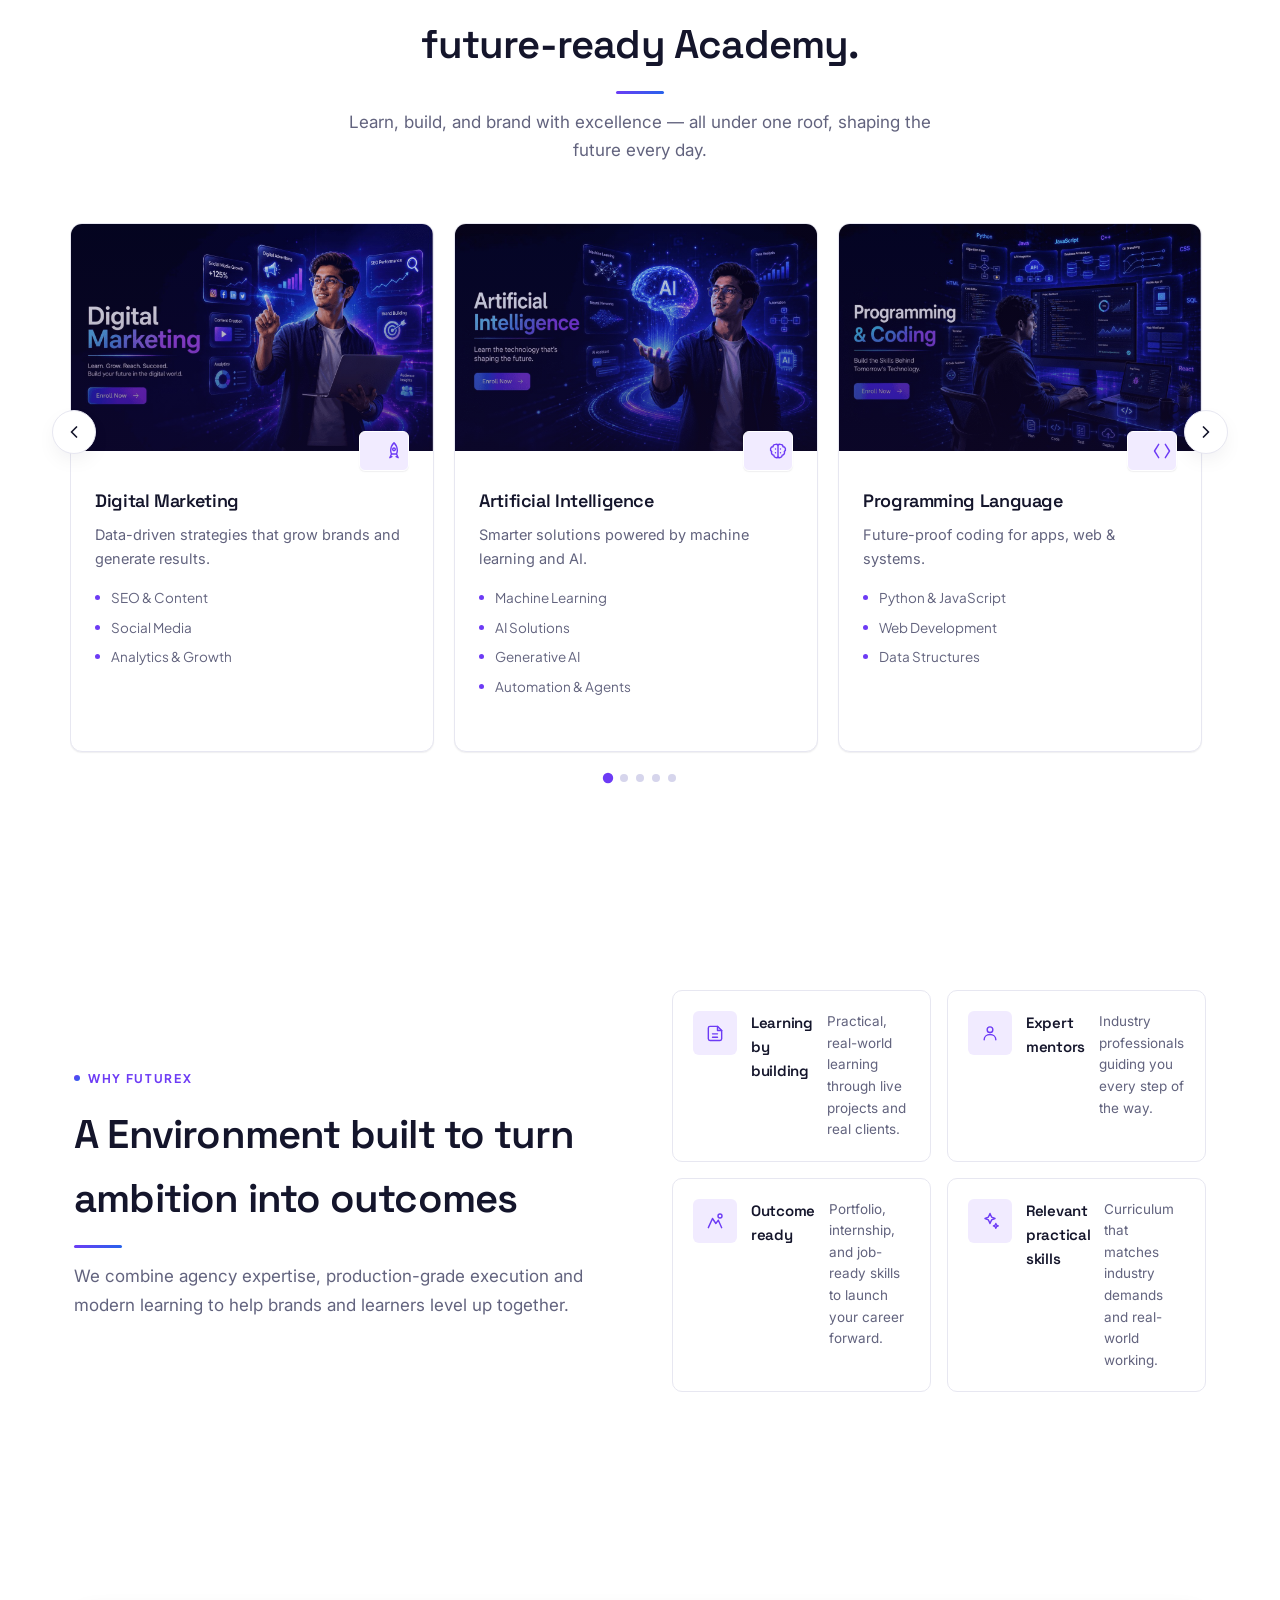
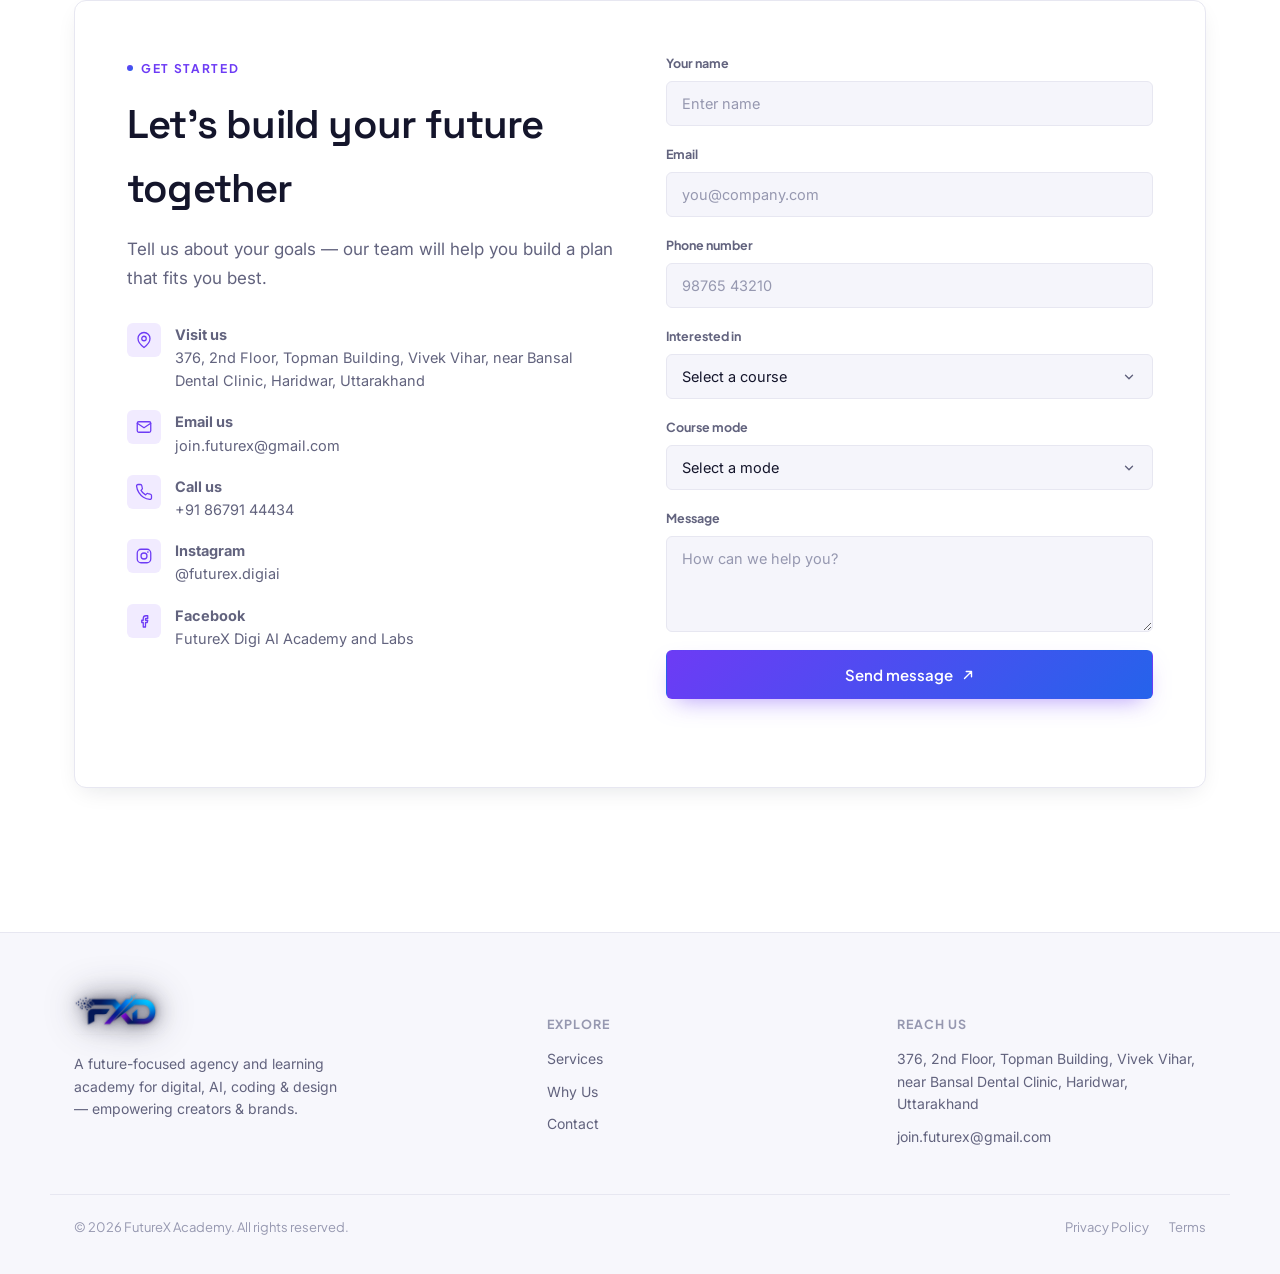
==== commit 64608618: "dd" ====
--- a/futurex-single-file.html
+++ b/futurex-single-file.html
@@ -878,6 +878,11 @@
           <label for="f-email">Email</label>
           <input type="email" id="f-email" name="email" placeholder="you@company.com" required autocomplete="email">
           <span class="field__err">Enter a valid email</span>
+        </div>
+        <div class="field">
+          <label for="f-phone">Phone number</label>
+          <input type="tel" id="f-phone" name="phone" placeholder="98765 43210" required autocomplete="tel" inputmode="tel">
+          <span class="field__err">Enter a valid phone number</span>
         </div>
         <div class="field">
           <label for="f-interest">Interested in</label>
@@ -1296,6 +1301,7 @@
     const validators = {
       name: (v) => v.trim().length > 1,
       email: (v) => /^[^\s@]+@[^\s@]+\.[^\s@]+$/.test(v.trim()),
+      phone: (v) => /^[+()0-9\s-]{7,20}$/.test(v.trim()),
       interest: (v) => v.trim().length > 0,
       mode: (v) => v.trim().length > 0,
       message: (v) => v.trim().length > 4
@@ -1334,6 +1340,7 @@
         const payload = {
           name: form.querySelector("[name=name]").value.trim(),
           email: form.querySelector("[name=email]").value.trim(),
+          phone: form.querySelector("[name=phone]").value.trim(),
           interested_in: form.querySelector("[name=interest]").value.trim(),
           course_mode: form.querySelector("[name=mode]").value.trim(),
           message: form.querySelector("[name=message]").value.trim()
